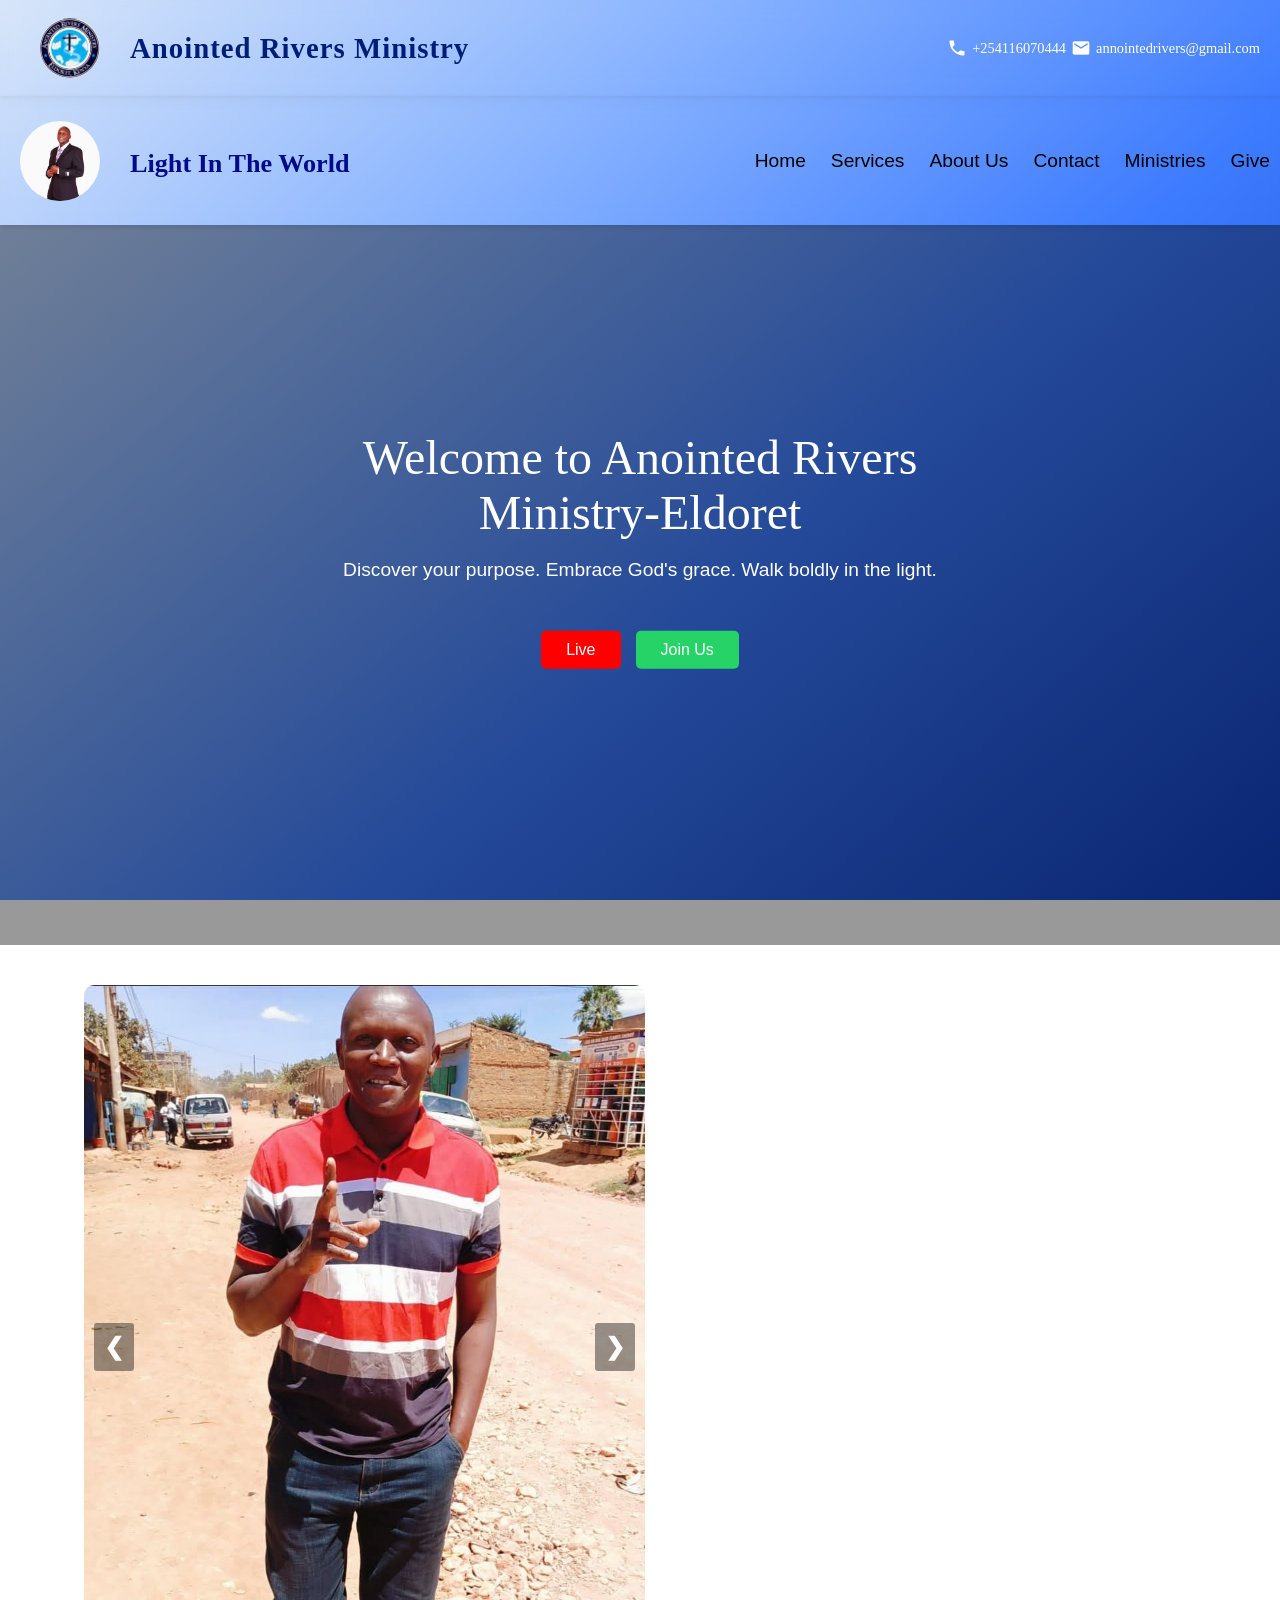
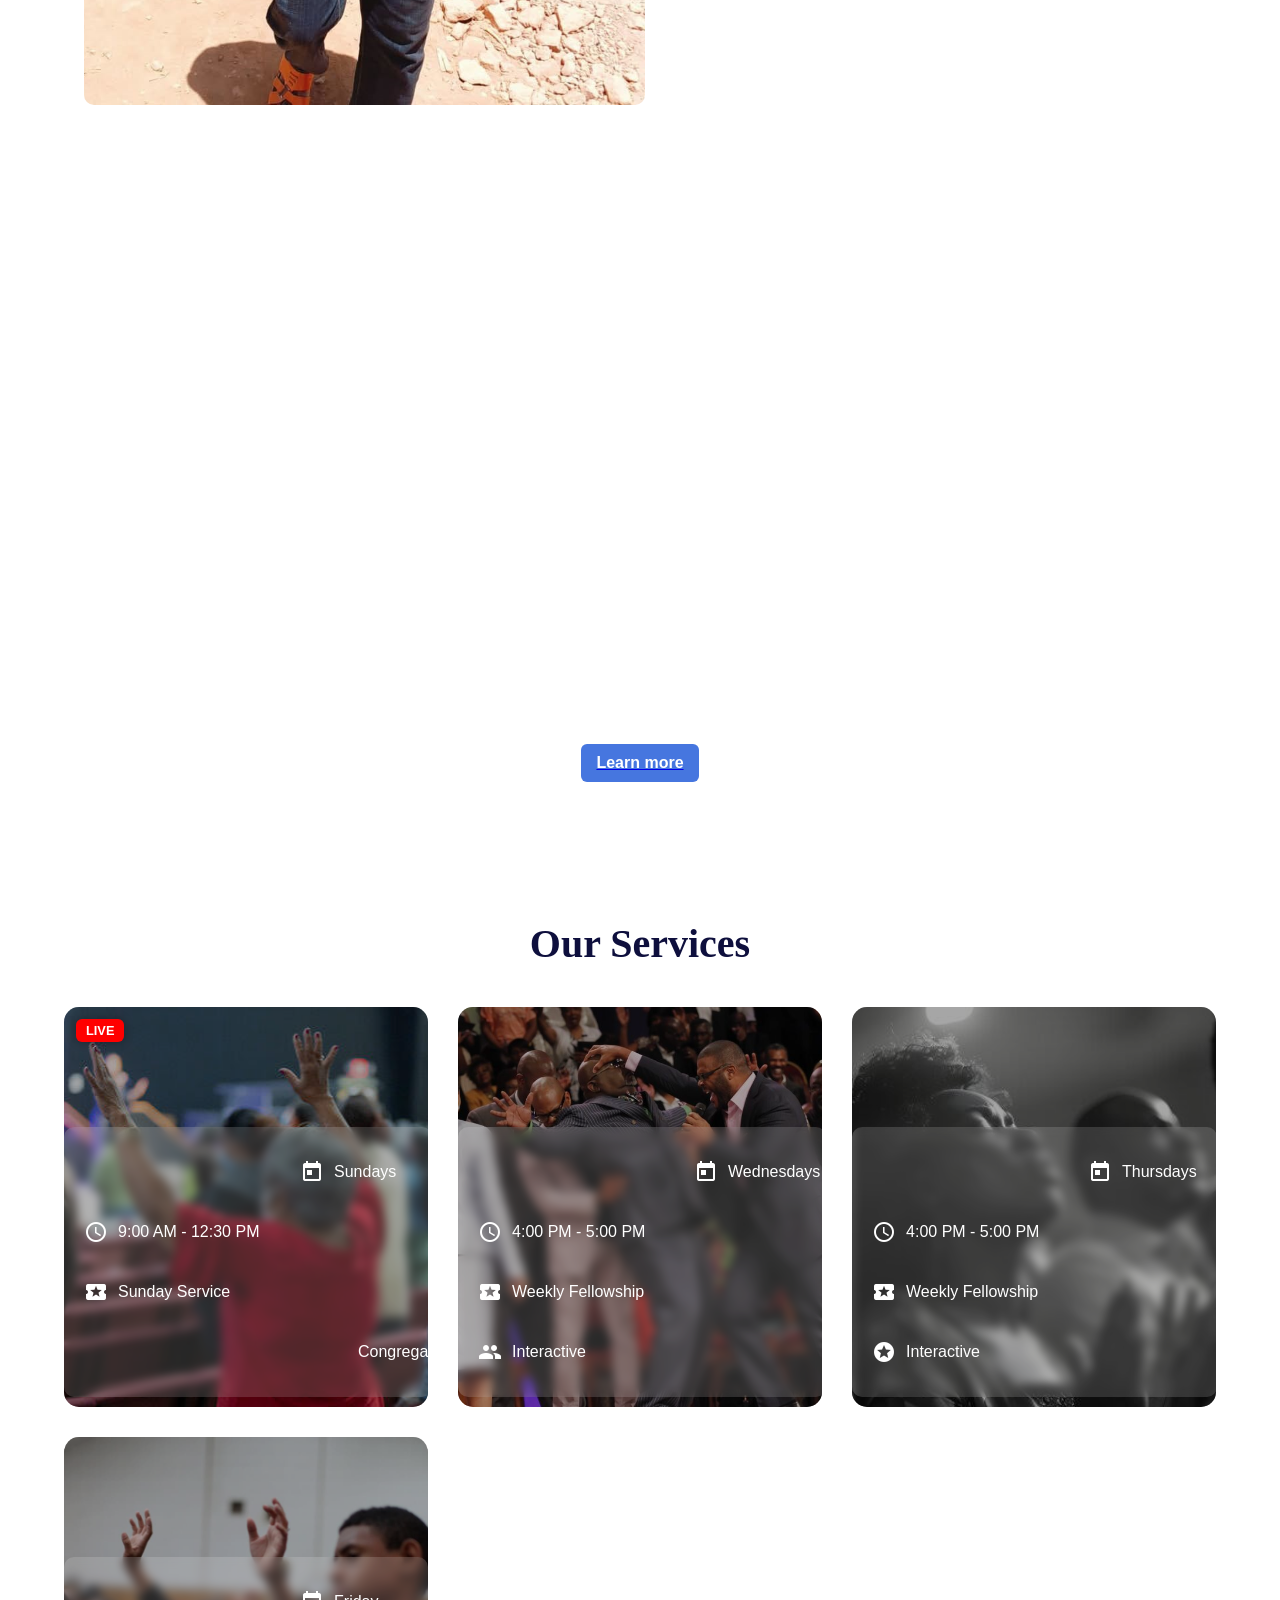
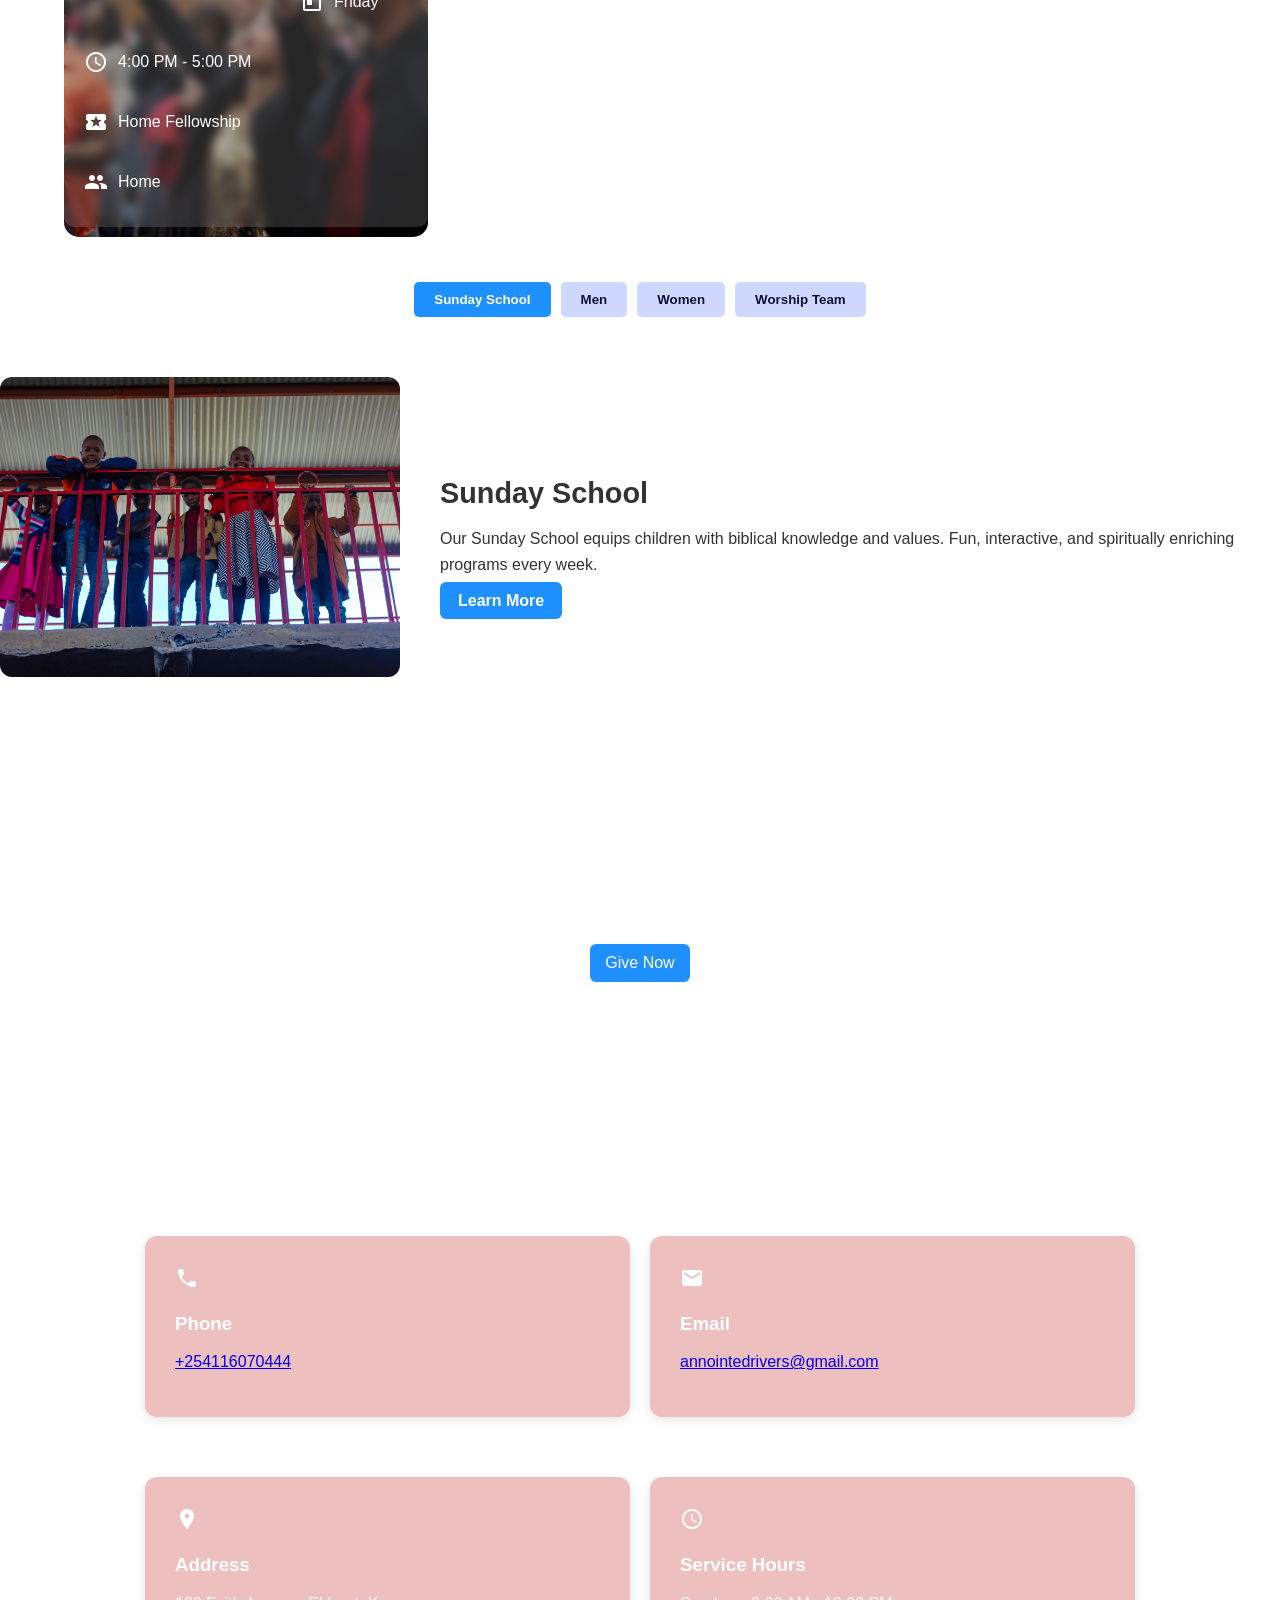
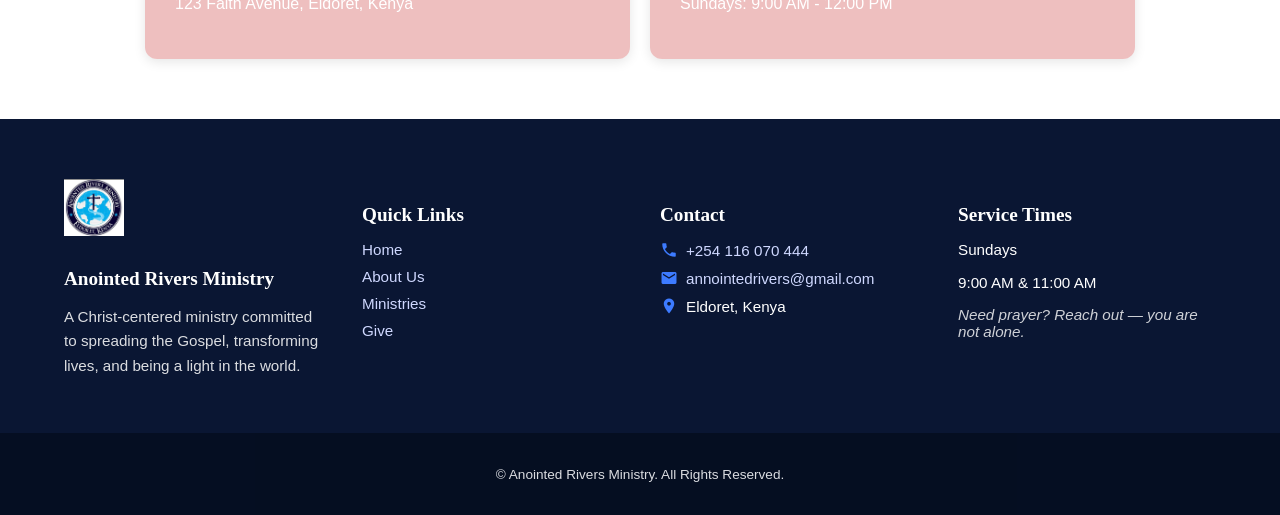
==== index.html @ e038e395 "finished up the demo" ====
<!DOCTYPE html>
<html lang="en">
<head>
    <meta charset="UTF-8">
    <meta name="viewport" content="width=device-width, initial-scale=1.0">
    <link rel="stylesheet" href="style.css">
    <link rel="stylesheet" href="https://fonts.googleapis.com/icon?family=Material+Icons">
    <link rel="icon" type="image/png" href="Assets/Images/logo.png">
    <title>Annointed Rivers Ministry</title>
</head>
<body>
<header>
  <div class="header-top">
    <div class="logo-container">
      <img src="Assets/Images/logo.png" alt="logo" class="logo">
      <h1 class="title">Anointed Rivers Ministry</h1>
    </div>
    <div class="top-right">
      <div class="contact-item">
        <span class="material-icons">call</span>
        <a href="tel:+254116070444">+254116070444</a>
        <div class="contact-item">
          <span class="material-icons">email</span>
          <a href="annointedrivers@gmail.com">annointedrivers@gmail.com</a>
        </div>
      </div>
    </div>
  </div>

  <div class="header-bottom">
    <div class="bishop_logo-container">
        <img src="Assets/Images/Bishop.jpeg" alt="Bishop Logo" class="bishop_logo">
      <div class="hb-text">
        <h3>Light In The World</h3>
      </div>
    </div>
      <nav class="nav-right" id="home">
        <a href="#home">Home</a>
        <a href="#services">Services</a>
        <a href="about.html">About Us</a>
        <a href="#contact">Contact</a>
        <a href="ministries.html">Ministries</a>
        <a href="give.html">Give</a>
      </nav>
  </div>
</header>

<section class="hero">
  <video autoplay muted loop class="hero-video">
    <source src="Assets/Videos/hero-video.mp4" type="video/mp4">
    Your browser does not support the video tag.
  </video>
  
  <div class="hero-overlay"></div>
  
  <div class="hero-content">
    <h1>Welcome to Anointed Rivers Ministry-Eldoret</h1>
    <p>Discover your purpose. Embrace God's grace. Walk boldly in the light.</p>
    <div class="hero-buttons">
      <a href="https://www.facebook.com/YourPage/live" target="_blank" class="btn-live">Live</a>
      <a href="https://chat.whatsapp.com/YourGroupLink" target="_blank" class="btn-join">Join Us</a>
    </div>
  </div>
</section>
<section class="hero-next">
  <div class="hero-next-container">
    
    <!-- Slideshow Left -->
    <div class="slideshow">
      <div class="slides fade">
        <img src="Assets/Images/slide1.jpeg" alt="Slide 1">
      </div>
      <div class="slides fade">
        <img src="Assets/Images/slide2.jpeg" alt="Slide 2">
      </div>
      <div class="slides fade">
        <img src="Assets/Images/slide3.jpeg" alt="Slide 3">
      </div>
      
      <!-- Arrows -->
      <a class="prev">&#10094;</a>
      <a class="next">&#10095;</a>
    </div>
    
    <!-- Paragraphs Right -->
    <div class="paragraphs">
      <p>Welcome to Anointed Rivers Ministry, where faith meets purpose.
         Here, we gather to uplift, inspire, and walk together in Gods light, 
         building a community rooted in love, compssion, and spiritual growth.</p>
      <p>Through dynamic worship, teachings, and fellowship, we strive to nuture every member's spiritual
         journey. From youth programs to Sunday school, from praise and worship perfomances to media outreach,
         we provide a space for everyone to grow, connect and serve.</p>
      <p>Join us as we walk this path of faith together. Whether it's through attending services,
         participating in ministries, or simply sharing in our message, you're always welcome to become part of
         a community where God's love transforms lives everyday. Here friendships are forged, faith is strengthened,
         hearts encouraged, and hope is renewed. Welcome home to Annointed Rivers Ministry.</p>
    </div>
  </div>
</section>
<section class="about-intro">
  <div class="about-container">
    
    <h2 class="about-title">About Us</h2>

    <p class="about-lead">
      Anointed Rivers is a Christ-centered ministry shaped by humility, refined by excellence, and driven by obedience to God’s call.
      Our doors are open to all who seek a deeper connection with God and a vibrant, loving community. Here, every story matters and every journey is celebrated as part of a greater purpose.
    </p>

    <p class="about-lead">
      We exist to reach the lost, disciple believers, and raise leaders who are deeply rooted in God’s Word and prepared to influence their communities and the nations.
      Through passionate worship and heartfelt service, we ignite a spark of hope that radiates beyond our walls. Together, we are building a legacy of faith that transforms lives for generations to come.
    </p>

    <p class="about-lead">
      Here, faith is lived intentionally, mentorship produces leadership, and every life is challenged to grow, serve, and walk boldly in God’s purpose.
      We believe in empowering individuals to discover their unique gifts and use them for God’s glory. Join us on this incredible adventure where miracles unfold and destinies are awakened.
    </p>
  </div>
  <a href="about.html"><div class="learn-more">Learn more</div></a>
</section>
</section>
<section id="services" class="services-section">
  <h2>Our Services</h2>
  <div class="services-grid">
    
    <!-- Service Card 1 -->
    <div class="service-card" style="background-image: url('Assets/Images/service1.jpeg')">
      <div class="live-tag">LIVE</div>
      <div class="overlay"></div>
      <div class="service-info">
        <div class="service-item">
          <span class="material-icons">calendar_today</span>
          <p>Sundays</p>
        </div>
        <div class="service-item">
          <span class="material-icons">access_time</span>
          <p>9:00 AM - 12:30 PM</p>
        </div>
        <div class="service-item">
          <span class="material-icons">local_activity</span>
          <p>Sunday Service</p>
        </div>
        <div class="service-item">
          <span class="material-icons">celebration</span>
          <p>Congregational</p>
        </div>
      </div>
    </div>

    <!-- Service Card 2 -->
    <div class="service-card" style="background-image: url('Assets/Images/service2.jpeg')">
      <div class="overlay"></div>
      <div class="service-info">
        <div class="service-item">
          <span class="material-icons">calendar_today</span>
          <p>Wednesdays</p>
        </div>
        <div class="service-item">
          <span class="material-icons">access_time</span>
          <p>4:00 PM - 5:00 PM</p>
        </div>
        <div class="service-item">
          <span class="material-icons">local_activity</span>
          <p> Weekly Fellowship</p>
        </div>
        <div class="service-item">
          <span class="material-icons">people</span>
          <p>Interactive</p>
        </div>
      </div>
    </div>

    <!-- Service Card 3 -->
    <div class="service-card" style="background-image: url('Assets/Images/service3.jpeg')">
      <div class="overlay"></div>
      <div class="service-info">
        <div class="service-item">
          <span class="material-icons">calendar_today</span>
          <p>Thursdays</p>
        </div>
        <div class="service-item">
          <span class="material-icons">access_time</span>
          <p>4:00 PM - 5:00 PM</p>
        </div>
        <div class="service-item">
          <span class="material-icons">local_activity</span>
          <p>Weekly Fellowship</p>
        </div>
        <div class="service-item">
          <span class="material-icons">stars</span>
          <p>Interactive</p>
        </div>
      </div>
    </div>

    <!-- Service Card 4 -->
    <div class="service-card" style="background-image: url('Assets/Images/service4.jpeg')">
      <div class="overlay"></div>
      <div class="service-info">
        <div class="service-item">
          <span class="material-icons">calendar_today</span>
          <p>Friday</p>
        </div>
        <div class="service-item">
          <span class="material-icons">access_time</span>
          <p>4:00 PM - 5:00 PM</p>
        </div>
        <div class="service-item">
          <span class="material-icons">local_activity</span>
          <p>Home Fellowship</p>
        </div>
        <div class="service-item">
          <span class="material-icons">group</span>
          <p>Home</p>
        </div>
      </div>
    </div>
  </div>
</section>
<section>
<div class="ministries-tabs">
  <div class="tab-buttons">
    <button class="tab-btn active" data-tab="sundayschool">Sunday School</button>
    <button class="tab-btn" data-tab="men">Men</button>
    <button class="tab-btn" data-tab="women">Women</button>
    <button class="tab-btn" data-tab="worship">Worship Team</button>
  </div>

  <div class="tab-content active" id="sundayschool">
    <div class="ministry-block">
      <div class="ministry-image">
        <img src="Assets/Images/sunday-school.jpg" alt="Sunday School">
      </div>
      <div class="ministry-text">
        <h3>Sunday School</h3>
        <p>Our Sunday School equips children with biblical knowledge and values. Fun, interactive, and spiritually enriching programs every week.</p>
        <a href="ministries.html#sundayschool" class="join-btn">Learn More</a>
      </div>
    </div>
  </div>

  <div class="tab-content" id="men">
    <div class="ministry-block">
      <div class="ministry-image">
        <img src="Assets/Images/men-ministry.jpeg" alt="Men's Ministry">
      </div>
      <div class="ministry-text">
        <h3>Men's Ministry</h3>
        <p>The Men's Ministry fosters spiritual growth, leadership, and fellowship among men. Join us for regular meetings, retreats, and service projects.</p>
        <a href="ministries.html#men" class="join-btn">Learn More</a>
      </div>
    </div>
  </div>

  <div class="tab-content" id="women">
    <div class="ministry-block">
      <div class="ministry-image">
        <img src="Assets/Images/women-ministry.jpeg" alt="Women's Ministry">
      </div>
      <div class="ministry-text">
        <h3>Women's Ministry</h3>
        <p>Our Women's Ministry offers a supportive community for women to grow in faith through Bible studies, workshops, and fellowship events.</p>
        <a href="ministries.html#women" class="join-btn">Learn More</a>
      </div>
    </div>
  </div>

  <div class="tab-content" id="worship">
    <div class="ministry-block">
      <div class="ministry-image">
        <img src="Assets/Images/worship-team.jpg" alt="Worship Team">
      </div>
      <div class="ministry-text">
        <h3>Worship Team</h3>
        <p>Join our Worship Team to lead the congregation in praise and worship. We welcome musicians and vocalists of all skill levels.</p>
        <a href="ministries.html#worship" class="join-btn">Learn More</a>
      </div>
    </div>
  </div>
</div>
</section>
<section class="give-container">
  <h2>Give to God</h2>
  <div class="give-paragraph">
    <p>
      Giving is an act of worship and obedience to God. At Anointed Rivers Ministry, we provide various ways for you to give and support the work of the ministry.
      Your contributions help us reach more people with the message of hope and salvation, support our community programs, and maintain our facilities.
      Whether you choose to give online, in person, or through other means, your generosity makes a difference. Thank you for partnering with us in this mission.
    </p>
  </div>
<div class="give-now-btn">
  <a href="give.html" class="give-btn">Give Now</a>
</div>
</section>
<section id="contact" class="contact-container">
  <h2>Contact Us</h2>
  <p class="contact-lead">
    We'd love to hear from you. Reach out for prayer, inquiries, or fellowship.
  </p>
  <div class="contact-grid">
    <div class="contact-card">
      <span class="material-icons contact-icon">call</span>
      <h3>Phone</h3>
      <p><a href="tel:+254116070444">+254116070444</a></p>
    </div>
    <div class="contact-card">
      <span class="material-icons contact-icon">email</span>
      <h3>Email</h3>
      <p><a href="mailto:annointedrivers@gmail.com">annointedrivers@gmail.com</a></p>
    </div>
    <div class="contact-card">
      <span class="material-icons contact-icon">location_on</span>
      <h3>Address</h3>
      <p>123 Faith Avenue, Eldoret, Kenya</p>
    </div>
    <div class="contact-card">
      <span class="material-icons contact-icon">schedule</span>
      <h3>Service Hours</h3>
      <p>Sundays: 9:00 AM - 12:00 PM</p>
    </div>
  </div>
</section>
<footer class="site-footer">
  <div class="footer-container">

    <!-- Brand / About -->
    <div class="footer-col footer-brand">
      <img src="Assets/Images/logo.png" alt="Anointed Rivers Ministry Logo">
      <h3>Anointed Rivers Ministry</h3>
      <p>
        A Christ-centered ministry committed to spreading the Gospel,
        transforming lives, and being a light in the world.
      </p>
    </div>

    <!-- Quick Links -->
    <div class="footer-col">
      <h4>Quick Links</h4>
      <ul>
        <li><a href="index.html">Home</a></li>
        <li><a href="about.html">About Us</a></li>
        <li><a href="ministries.html">Ministries</a></li>
        <li><a href="give.html">Give</a></li>
      </ul>
    </div>

    <!-- Contact -->
    <div class="footer-col">
      <h4>Contact</h4>
      <ul class="footer-contact">
        <li>
          <span class="material-icons">call</span>
          <a href="tel:+254116070444">+254 116 070 444</a>
        </li>
        <li>
          <span class="material-icons">email</span>
          <a href="mailto:annointedrivers@gmail.com">
            annointedrivers@gmail.com
          </a>
        </li>
        <li>
          <span class="material-icons">location_on</span>
          Eldoret, Kenya
        </li>
      </ul>
    </div>

    <!-- Service Times -->
    <div class="footer-col">
      <h4>Service Times</h4>
      <p>Sundays</p>
      <p>9:00 AM & 11:00 AM</p>
      <p class="footer-note">
        Need prayer? Reach out — you are not alone.
      </p>
    </div>

  </div>

  <!-- Bottom strip -->
  <div class="footer-bottom">
    <p>
      © <span id="year"></span> Anointed Rivers Ministry. All Rights Reserved.
    </p>
  </div>
</footer>
<script src="Assets/JS/tabs.js"></script>
<script src="Assets/JS/slideshow.js"></script>
</body>
</html>
---- style.css ----
body {
  font-family: arial, sans-serif;
  background: linear-gradient(140deg, #d8e6f9 0%, #8ab4ff 30%, #3d7bff 60%, #0f3dbe 100%);
  color: #333333;
  margin: 0;
  padding: 0;
  background-attachment: fixed;
}

/* --- General Header Styling --- */
header {
  width: 100%;
  height: 25vh;
  display: flex;
  flex-direction: column;
  position: sticky;
  top: 0;
  z-index: 1000;
}

/* --- Top Section (Logo + Name) --- */
.header-top {
  height: 10vh;
  display: flex;
  align-items: center;
  justify-content: space-between;
  color: rgb(1, 29, 119);
  font-family: 'cinzel', serif;
  padding: 5px 20px;
  background: rgba(4, 47, 167, 0); /* Translucent white background */
  backdrop-filter: blur(10px); /* Apply blur effect */
  -webkit-backdrop-filter: blur(10px); /* For Safari */
  box-shadow: 0 2px 5px rgba(0, 0, 0, 0.1); /* Optional: Add a subtle shadow */
}

.top-right {
 display: flex;
 gap: 20px;
 align-items: center;
}

.contact-item {
  display: flex;
  align-items: center;
  gap: 5px;
}

.contact-item .material-icons{
  font-size: 20px;
  color: white;
}

.contact-item a{
  color: white;
  text-decoration: none;
  font-size: 0.9rem;
  font-weight: 500;
}

.logo-container {
  display: flex;
  align-items: center;
  gap: 10px;
}

.logo {
  height: 60px;
  width: 60px;
  border-radius: 50%;
  object-fit: cover;
  margin-left: 20px;
}

.header-top h1 {
  font-size: 1.8rem;
  letter-spacing: 1px;
  font-weight: 600;
  margin-left: 20px;
}

/* --- Bottom Section (Navigation) --- */
.header-bottom {
  height: 15vh;
  background-color: #2b2d3f; /* grayish-blue tone */
  display: flex;
  align-items: center;
  justify-content: space-between;
  position: sticky;
  bottom: 0;
  background: rgba(255, 255, 255, 0); /* Translucent white background */
  backdrop-filter: blur(10px); /* Apply blur effect */
  -webkit-backdrop-filter: blur(10px); /* For Safari */
  box-shadow: 0 2px 5px rgba(0, 0, 0, 0.1); /* Optional: Add a subtle shadow */
  color: rgb(1, 29, 199);
}

.bishop_logo-container {
  display: flex;
  align-items: center;
  gap: 10px;
}

.bishop_logo {
  height: 80px;
  width: 80px;
  border-radius: 50%;
  object-fit: cover;
  margin-left: 20px;
}

.hb-text {
  color: rgb(1, 10, 136);
  font-family: 'cinzel', serif;
  font-size: 1.4rem;
  margin-left: 20px;
  padding-top: 7px;;
}

nav {
  display: flex;
  gap: 25px;
  align-items: center;
  justify-content: flex-end;
  padding-right: 10px;
}

nav a {
  text-decoration: none;
  font-size: 1rem;
  color: #000000; /* light blue-ish text */
  font-weight: 500;
  transition: all 0.3s ease;
  font-size: 1.2rem;
}

nav a:hover {
  background: linear-gradient(90deg, #00aaff, #00ffaa);
  -webkit-background-clip: text;
  background-clip: text; /* Standard property for compatibility */
  -webkit-text-fill-color: transparent;
  letter-spacing: 1px;
}

/* Hero Section */
.hero {
  position: relative;
  width: 100%;
  height: 80vh; /* Adjust as needed */
  overflow: hidden;
}

.hero-video {
  width: 100%;
  height: 100%;
  object-fit: cover;
}

.hero-overlay {
  position: absolute;
  top: 0;
  left: 0;
  width: 100%;
  height: 100%;
  background-color: rgba(0,0,0,0.4); /* 20% black overlay */
}

.hero-content {
  position: absolute;
  top: 50%;
  left: 50%;
  transform: translate(-50%, -70%);
  color: white;
  text-align: center;
  max-width: 90%;
}

.hero-content h1 {
  font-family: 'Cinzel', serif; /* fancy font */
  font-weight: 500; /* strong but not too strong */
  font-size: 3rem;
  margin-bottom: 15px;
}

.hero-content p {
  font-size: 1.2rem;
  margin-bottom: 20px;
}

.hero-buttons {
  display: flex;
  gap: 15px;
  justify-content: center;
  padding-top: 30px;
}

.hero-buttons a {
  padding: 10px 25px;
  border-radius: 5px;
  text-decoration: none;
  font-weight: 500;
  transition: all 0.3s ease;
}

.btn-live {
  background-color: #ff0000;
  color: white;
}

.btn-live:hover {
  background-color: #cc0000;
}

.btn-join {
  background-color: #25d366; /* WhatsApp green */
  color: white;
}

.btn-join:hover {
  background-color: #1ebe57;
}


.hero-next {
  width: 100%;
  padding: 40px 20px;
  display: flex;
  justify-content: center;
}

.hero-next-container {
  display: flex;
  gap: 30px;
  width: 90%;
  max-width: 1200px;
}

/* --- Slideshow --- */
.slideshow {
  position: relative;
  width: 50%;
  overflow: hidden;
  border-radius: 10px;
}

.slides {
  display: none;
}

.slides img {
  width: 100%;
  display: block;
  object-fit: cover;
  height: 80vh;
}

/* Arrows */
.prev, .next {
  cursor: pointer;
  position: absolute;
  top: 50%;
  width: auto;
  padding: 10px;
  margin-top: -22px;
  color: white;
  font-weight: bold;
  font-size: 24px;
  border-radius: 3px;
  user-select: none;
  background-color: rgba(0,0,0,0.4);
  transition: 0.3s;
}

.prev:hover, .next:hover {
  background-color: rgba(0,0,0,0.7);
}

.prev { left: 10px; }
.next { right: 10px; }

/* --- Paragraphs --- */
.paragraphs {
  width: 50%;
  display: flex;
  flex-direction: column;
  justify-content: space-around;
  gap: 20px;
  height: 80vh;
}

.paragraphs p {
  font-size: 1.1rem;
  line-height: 1.6;
  color: white;
}

.about-intro {
  width: 90%;
  max-width: 1100px;
  margin: 60px auto;
}

.about-container{
  display: flex;
  flex-direction: column;
  align-items: center;
  justify-content: space-around;
  gap: 20px;
}

.about-title {
  font-family: 'Cinzel', serif;
  font-size: 2.5rem;
  color: white;
  margin-bottom: 20px;
  text-align: center;
}

.about-lead{
  font-size: 1.1rem;
  line-height:1.6;
  color: white;
}

.learn-more {
background-color: #4676df;
transition: background-color 0.3s ease;
font-weight: 600;
width:fit-content;
margin: 20px auto;
padding: 10px 15px;
border-radius: 6px;
color: white;
}

.learn-more:hover {
  background-color: #0f3dbe;
}

.learn-more a {
  color: white;
  text-decoration: none;
  font-size: 1rem;
}

.services-section {
  padding: 5vh 5%;
}

.live-tag {
  position: absolute;
  top: 12px;
  left: 12px;
  background-color: #ff0000;
  color: white;
  padding: 4px 10px;
  font-weight: 700;
  font-size: 0.8rem;
  border-radius: 6px;
  box-shadow: 0 0 10px rgba(0,0,0,0.3);
  z-index: 2;
}

.services-section h2 {
  text-align: center;
  font-family: 'Cinzel', serif;
  font-size: 2.5rem;
  margin-bottom: 40px;
  color: #0e0f3d;
}

.services-grid {
  display: grid;
  grid-template-columns: repeat(auto-fit, minmax(280px, 1fr));
  gap: 30px;
}

.service-card {
  cursor: default !important;
  position: relative;
  height: 400px;
  border-radius: 15px;
  overflow: hidden;
  cursor: pointer;
  transition: transform 0.3s ease;
  display: flex;
  align-items: flex-end;
  background-size: cover;
  background-position: center;
}

.service-card:hover {
  transform: translateY(-5px);
}

.overlay {
  position: absolute;
  top: 0; left: 0;
  width: 100%; height: 100%;
  background-color: rgba(0,0,0,0.35);
}

.service-info {
  position: relative;
  background: rgba(255,255,255,0.15); /* frosted glass effect */
  backdrop-filter: blur(5px);
  padding: 20px;
  border-radius: 10px;
  color: white;
  width: 90%;
  margin: 10px auto;
  display: flex;
  flex-direction: column;
  gap: 10px;
}

.service-item {
  display: flex;
  align-items: center;
  gap: 10px;
}

.service-item .material-icons {
  font-size: 24px;
}

/* Ministries Banner */
.ministries-banner {
    position: relative;
    width: 100%;
    height: 30vh; /* you can change to 25vh or 35vh */
    background: url('Assets/Images/ministries-banner.jpg') center/cover no-repeat;
    display: flex;
    justify-content: center;
    align-items: center;
    overflow: hidden;
}

/* Overlay */
.ministries-banner .banner-overlay {
    position: absolute;
    top: 0;
    left: 0;
    width: 100%;
    height: 100%;
    background: rgba(0, 0, 0, 0.35); /* 35% black overlay */
    z-index: 1;
}

/* Content */
.banner-content {
    position: absolute;
    z-index: 2; /* above overlay */
    text-align: center;
    color: #fff;
    z-index: 2;
}

.banner-content h1 {
    font-size: 3rem;
    margin: 0;
    font-weight: 700;
    color: rgb(150, 64, 231);
}

.banner-content p {
    font-size: 1.2rem;
    margin-top: 8px;
    opacity: 0.9;
}

.ministries-intro {
    width: 100%;
    padding: 60px 0;
    display: flex;
    justify-content: center;
}

.intro-container {
    width: 70%;
    max-width: 900px;
    text-align: center;
}

.ministries-intro h2 {
    font-size: 2.4rem;
    font-weight: 700;
    margin-bottom: 20px;
}

.ministries-intro p {
    font-size: 1.1rem;
    line-height: 1.5;
    margin-bottom: 10px;
    color: #333;
}

.ministry-block {
    display: flex;
    align-items: center;
    gap: 40px;
    margin: 60px 0;
}

.ministry-image img {
    width: 400px;
    height: 300px;
    object-fit:cover ;
    border-radius: 12px;
}

.ministry-text h3 {
    font-size: 1.8rem;
    margin-bottom: 12px;
}

.ministry-text p {
    font-size: 1rem;
    line-height: 1.6;
    margin-bottom: 15px;
}

.ministry-block.reverse{
    flex-direction: row-reverse;
}


.join-btn {
    background-color: #1e90ff;
    color: #fff;
    padding: 10px 18px;
    border-radius: 6px;
    text-decoration: none;
    font-weight: 600;
    transition: background 0.3s ease;
}

.join-btn:hover {
    background-color: #001483;
}

.tab-buttons {
  display: flex;
  gap: 10px;
  justify-content: center;
  margin-bottom: 30px;
}

.tab-btn {
  padding: 10px 20px;
  border: none;
  background-color: #cfd8ff;
  color: #0e0f3d;
  font-weight: 600;
  cursor: pointer;
  border-radius: 5px;
  transition: background 0.3s;
}

.tab-btn:hover,
.tab-btn.active {
  background-color: #1e90ff;
  color: white;
}

.tab-content {
  display: none;
  opacity: 0;
  transition: opacity 0.3s ease;
}

.tab-content.active {
  display: block;
}



.cta-section {
    position: relative;
    background: url('Assets/Images/cta-bg.jpg') center/cover no-repeat;
    height: 50vh;
    display: flex;
    align-items: center;
    justify-content: center;
    border-radius: 10px;
    margin: 80px 0;
    overflow: hidden;
}

.cta-overlay {
    position: absolute;
    inset: 0;
    background: rgba(0, 0, 0, 0.55);
}

.cta-content {
    position: relative;
    text-align: center;
    color: #fff;
    max-width: 700px;
    padding: 0 20px;
}

.cta-content h2 {
    font-size: 2.4rem;
    margin-bottom: 15px;
    font-weight: 700;
}

.cta-content p {
    font-size: 1rem;
    margin-bottom: 25px;
    line-height: 1.5;
}

.cta-buttons {
    display: flex;
    gap: 20px;
    justify-content: center;
}

.cta-btn {
    padding: 12px 22px;
    border-radius: 6px;
    text-decoration: none;
    font-weight: 600;
    transition: 0.3s ease;
}

.cta-btn.primary {
    background: #1e90ff;
    color: #fff;
}

.cta-btn.primary:hover {
    background: #0077cc;
}

.cta-btn.secondary {
    background: transparent;
    border: 2px solid #fff;
    color: #fff;
}

.cta-btn.secondary:hover {
    background: #fff;
    color: #000;
}

/* -------------------- */
/* ABOUT HERO SECTION   */
/* -------------------- */

.about-hero {
  position: relative;
  width: 100%;
  height: 40vh;
  background: url("Assets/Images/about-hero.jpeg") center/cover no-repeat;
  display: flex;
  align-items: center;
  justify-content: center;
}

.about-hero-overlay {
  position: absolute;
  top: 0;
  left: 0;
  width: 100%;
  height: 100%;
  background: rgba(0,0,50,0.4);
}

.about-hero-content {
  position: relative;
  color: white;
  text-align: center;
  z-index: 3;
}

.about-hero-content h1 {
  font-family: 'Cinzel', serif;
  font-size: 3rem;
  margin-bottom: 10px;
}

.about-hero-content p {
  font-size: 1.2rem;
}



/* ------------------------------ */
/* ABOUT CHURCH SECTION           */
/* ------------------------------ */

.about-church {
  width: 90%;
  max-width: 1100px;
  margin: 50px auto;
  text-align: center;
}

.about-church h2 {
  font-family: 'Cinzel', serif;
  font-size: 2.2rem;
  color: white;
  margin-bottom: 15px;
  text-align: center;
}

.about-church h3 {
  font-family: 'Cinzel', serif;
  font-size: 1.5rem;
  color: white;
  margin-bottom: 25px;
  text-align: center;
}

.about-church h4 {
  font-family: 'Cinzel', serif;
  font-size: 1.3rem;
  color: white;
  margin-bottom: 20px;
  text-align: center;
}

.about-church p {
  font-size: 1.1rem;
  line-height: 1.7;
  color: white;
  text-align: left;
}



/* ------------------------------ */
/* LEADERSHIP SECTION             */
/* ------------------------------ */

.about-leadership {
  width: 90%;
  max-width: 1100px;
  margin: 50px auto;
}

.about-leadership h2 {
  font-family: 'Cinzel', serif;
  font-size: 2.2rem;
  color: white;
  text-align: center;
  margin-bottom: 40px;
}

.leader-card {
  display: flex;
  align-items: flex-start; /* Align items to the top */
  gap: 20px;
  background: rgba(190, 18, 18, 0.267);
  padding: 25px;
  border-radius: 12px;
  margin-bottom: 30px;
  box-shadow: 0 4px 12px rgba(0, 0, 0, 0.1);
  overflow: hidden; /* Ensure content doesn’t overflow */
}

.leader-card h4 {
  font-family: 'Cinzel', serif;
  font-size: 1.5rem;
  margin-bottom: 10px;
  color: white;
}

.leader-card ul {
  margin-top: 10px;
  list-style-type: disc;
  padding-left: 20px;
  color: white;
} 

.leader-img img {
  width: 120px; /* Smaller size for dropcap effect */
  height: 120px;
  border-radius: 50%; /* Circular image */
  object-fit: cover;
  float: left; /* Float image to the left */
  margin-right: 15px; /* Space between image and text */
  box-shadow: 0 3px 10px rgba(0, 0, 0, 0.2);
}

.leader-info {
  position: relative;
}

.leader-info p {
  font-size: 1rem;
  color: white;
  line-height: 1.6;
  max-height: none; /* Remove height restriction */
  overflow: visible; /* Ensure all content is visible */
}

.read-more {
  display: none; /* Hide the Read More button */
}



/* ------------------------------ */
/* MISSION - VISION - VALUES      */

.about-mvv {
  width: 90%;
  max-width: 1100px;
  margin: 60px auto;
  text-align: flex-start;
}

.about-mvv h2 {
  font-family: 'Cinzel', serif;
  font-size: 2.2rem;
  color: white;
  margin-bottom: 40px;
  text-align: center;
}

.mvv-container {
  display: grid;
  gap: 20px;
  grid-template-columns: repeat(auto-fit, minmax(250px, 1fr));
}

.mvv-box {
  background: rgba(190, 18, 18, 0.267);
  padding: 25px;
  border-radius: 12px;
  box-shadow: 0 3px 12px rgba(0,0,0,0.1);
}

.mvv-box h3 {
  font-family: 'Cinzel', serif;
  font-size: 1.5rem;
  margin-bottom: 10px;
  color: white;
  text-align: center;
}

.mvv-box p {
  color: white;
  font-size: 1rem;
  line-height: 1.6;
}



/* ------------------------------ */
/* MINISTRIES PREVIEW SECTION     */
/* ------------------------------ */

.about-ministries-preview {
  width: 90%;
  max-width: 1100px;
  margin: 60px auto;
  text-align: center;
}

.about-ministries-preview h2 {
  font-family: 'Cinzel', serif;
  font-size: 2.2rem;
  color: white;
  margin-bottom: 20px;
}

.about-ministries-preview p {
  font-size: 1rem;
  color: white;
  margin-bottom: 40px;
}

.ministry-preview-grid {
  display: grid;
  gap: 20px;
  grid-template-columns: repeat(auto-fit, minmax(230px, 1fr));
}

.ministry-preview-card {
  background: rgba(190, 18, 18, 0.267);
  padding: 20px;
  border-radius: 10px;
  box-shadow: 0 3px 12px rgba(0,0,0,0.1);
  transition: transform 0.3s ease;
}

.ministry-preview-card:hover {
  transform: translateY(-5px);
}

.ministry-preview-card h4 {
  font-family: 'Cinzel', serif;
  margin-bottom: 10px;
}

.view-all-btn {
  display: inline-block;
  margin-top: 30px;
  padding: 10px 20px;
  background-color: #2b2d3f;
  color: white;
  border-radius: 6px;
  text-decoration: none;
  font-weight: 500;
}

.view-all-btn:hover {
  background-color: #0e0f3d;
}

.give-container {
  width: 90%;
  max-width: 1100px;
  margin: 60px auto;
}

.give-container h2 {
  font-family: 'Cinzel', serif;
  font-size: 2.2rem;
  color: white;
  margin-bottom: 20px;
  text-align: center;
}

.give-paragraph {
  font-size: 1.1rem;
  line-height: 1.6;
  color: white;
  text-align: left;
}

.give-now-btn {
  display: flex;
  text-align: center;
  border-radius: 6px;
  color: white;
  background-color: #1e90ff;
  justify-content: center;
  margin: 30px auto;
  width: fit-content;
  padding: 10px 15px;
}

.give-now-btn:hover {
  background-color: #001483;
}
.give-now-btn a {
  color: white;
  text-decoration: none;
  font-size: 1rem;
}

.Give-banner {
    position: relative;
    width: 100%;
    height: 30vh; /* you can change to 25vh or 35vh */
    background: url('Assets/Images/give-banner.jpeg') center/cover no-repeat;
    display: flex;
    justify-content: center;
    align-items: center;
    overflow: hidden;
}

.Give-banner .banner-overlay {
    position: absolute;
    top: 0;
    left: 0;
    width: 100%;
    height: 100%;
    background: rgba(0, 0, 0, 0.35); /* 35% black overlay */
    z-index: 1;
}

.Give-banner .banner-content {
    position: absolute;
    z-index: 2; /* above overlay */
    text-align: center;
    color: #fff;
    z-index: 2;
}

.Give-banner .banner-content h1 {
    font-size: 3rem;
    margin: 0;
    font-weight: 700;
    color: white;
    font-family: Cinzel, serif;
}

.Give-banner .banner-content p {
    font-size: 1.2rem;
    margin-top: 8px;
    opacity: 0.9;
}

.give-methods {
  margin-top: 80px;
  color: white;
}

.give-methods h2 {
  text-align: center;
  margin-bottom: 40px;
  font-family: 'Cinzel', serif;
}

.give-grid {
  display: grid;
  grid-template-columns: repeat(auto-fit, minmax(260px, 1fr));
  gap: 30px;
}

.give-card-mpesa {
  background-image: url('Assets/Images/mobile-background.jpeg');
  border-radius: 12px;
  padding: 25px;
  backdrop-filter: blur(6px);
  transition: transform 0.3s ease;
  color: #000000;
  position: relative;
  overflow: hidden;
  z-index: 0;
}

.give-card-mpesa:hover {
  transform: translateY(-5px);
}

.give-card-bank {
  background-image: url('Assets/Images/bank-background.jpeg');
  border-radius: 12px;
  padding: 25px;
  backdrop-filter: blur(6px);
  transition: transform 0.3s ease;
  color: white;
  position: relative;
  overflow: hidden;
  z-index: 0;
}

.give-card-bank:hover {
  transform: translateY(-5px);
}

.give-card-paypal {
  background-image: url('Assets/Images/paypal-background.jpeg');
  border-radius: 12px;
  padding: 25px;
  backdrop-filter: blur(6px);
  transition: transform 0.3s ease;
  color: white;
  position: relative;
  overflow: hidden;
  z-index: 0;
}

.give-card-paypal:hover {
  transform: translateY(-5px);
}

.give-card-personal {
  background-image: url('Assets/Images/personal-background.jpeg');
  border-radius: 12px;
  padding: 25px;
  backdrop-filter: blur(6px);
  transition: transform 0.3s ease;
  color: white;
  position: relative;
  overflow: hidden;
  z-index: 0;
}

.give-card-personal:hover {
  transform: translateY(-5px);
}

.give-card-bank-overlay,
.give-card-paypal-overlay,
.give-card-personal-overlay {
  position: absolute;
  top: 0; left: 0;
  width: 100%; height: 100%;
  background-color: rgba(0, 0, 0, 0.438);
  border-radius: 12px;
  z-index: 1;
}

.give-card-mpesa-overlay {
  position: absolute;
  top: 0; left: 0;
  width: 100%; height: 100%;
  background-color: rgba(255, 255, 255, 0.3);
  border-radius: 12px;
  z-index: 1;
}

.give-card-mpesa h3 {
  font-family: 'Cinzel', serif;
  margin-bottom: 10px;
  position: relative;
  z-index: 2;
}

.give-card-bank h3,
.give-card-paypal h3,
.give-card-personal h3 {

  font-family: 'Cinzel', serif;
  margin-bottom: 10px;
  position: relative;
  z-index: 2;
}

.give-card-mpesa p {
  font-size: 0.95rem;
  line-height: 1.5;
  margin-bottom: 15px;
  position: relative;
  z-index: 2;
}

.give-card-bank p,
.give-card-paypal p,
.give-card-personal p {
  font-size: 0.95rem;
  line-height: 1.5;
  margin-bottom: 15px;
  position: relative;
  z-index: 2;
}

.give-card-mpesa ul {
  padding-left: 18px;
  font-size: 0.95rem;
  line-height: 1.6;
  position: relative;
  z-index: 2;
}

.give-card-bank ul,
.give-card-paypal ul,
.give-card-personal ul {
  padding-left: 18px;
  font-size: 0.95rem;
  line-height: 1.6;
  position: relative;
  z-index: 2;
}

.give-card.primary {
  border: 2px solid #1e90ff;
}

.give-card.muted {
  opacity: 0.85;
}

.paypal-link {
  display: inline-block;
  margin-top: 10px;
  padding: 10px 18px;
  background-color: #1e90ff;
  color: white;
  text-decoration: none;
  border-radius: 6px;
  font-weight: 600;
  position: relative;
  z-index: 2;
}

.paypal-link:hover {
  background-color: #0077cc;
}

.give-grid {
  background: rgba(255, 255, 255, 0.05);
  border-radius: 12px;
  padding: 25px;
  display: flex;
  flex-direction: column;
  justify-content: space-between;
  position: relative;
}

.contact-container {
  width: 90%;
  max-width: 1100px;
  margin: 60px auto;
}

.contact-container h2 {
  font-family: 'Cinzel', serif;
  font-size: 2.2rem;
  color: white;
  margin-bottom: 20px;
  text-align: center;
}

.contact-lead{
  font-size: 1.3rem;
  line-height: 1.6;
  color: white;
  text-align: left;
  font-style: italic;
  text-align: center;
}

.contact-card {
  margin-top: 40px;
  background: rgba(190, 18, 18, 0.267);
  padding: 30px;
  border-radius: 12px;
  box-shadow: 0 3px 12px rgba(0,0,0,0.1);
  color: white;
}

.contact-grid {
  display: grid;
  grid-template-columns: repeat(2, 1fr);
  gap: 20px;
  width: 90%;
  margin: 60px auto;
}

.site-footer {
  background: #0a1633;
  color: #ffffff;
  padding-top: 60px;
  font-size: 0.95rem;
}

.footer-container {
  width: 90%;
  max-width: 1200px;
  margin: auto;
  display: grid;
  grid-template-columns: repeat(auto-fit, minmax(220px, 1fr));
  gap: 40px;
}

.footer-col h4,
.footer-brand h3 {
  font-family: 'Cinzel', serif;
  margin-bottom: 15px;
  font-size: 1.2rem;
}

.footer-brand img {
  width: 60px;
  margin-bottom: 10px;
}

.footer-brand p {
  line-height: 1.6;
  opacity: 0.85;
}

.footer-col ul {
  list-style: none;
  padding: 0;
}

.footer-col ul li {
  margin-bottom: 10px;
}

.footer-col a {
  color: #cfd8ff;
  text-decoration: none;
  transition: color 0.3s ease;
}

.footer-col a:hover {
  color: #3d7bff;
}

.footer-contact li {
  display: flex;
  align-items: center;
  gap: 8px;
}

.footer-contact .material-icons {
  font-size: 18px;
  color: #3d7bff;
}

.footer-note {
  margin-top: 10px;
  font-style: italic;
  opacity: 0.8;
}

.footer-bottom {
  margin-top: 40px;
  padding: 20px 0;
  text-align: center;
  background: #050d1f;
  font-size: 0.85rem;
  opacity: 0.85;
}
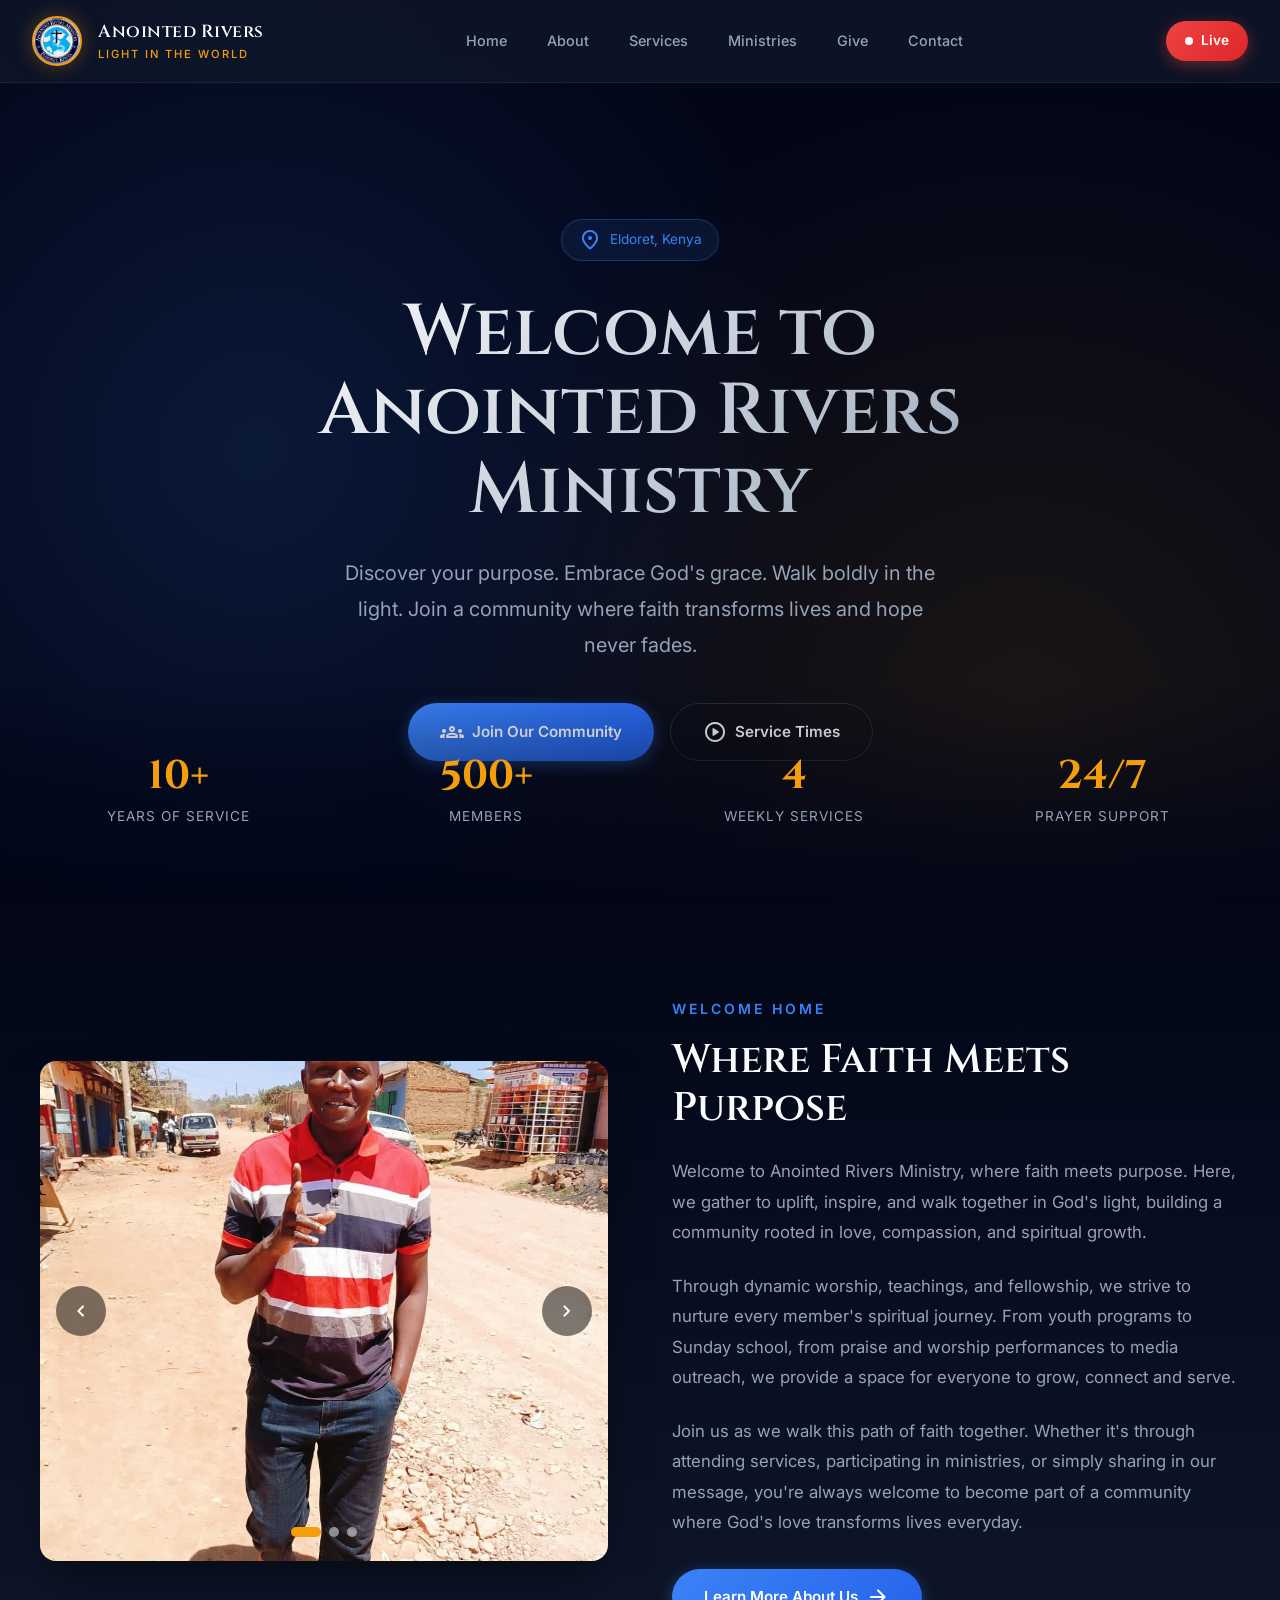
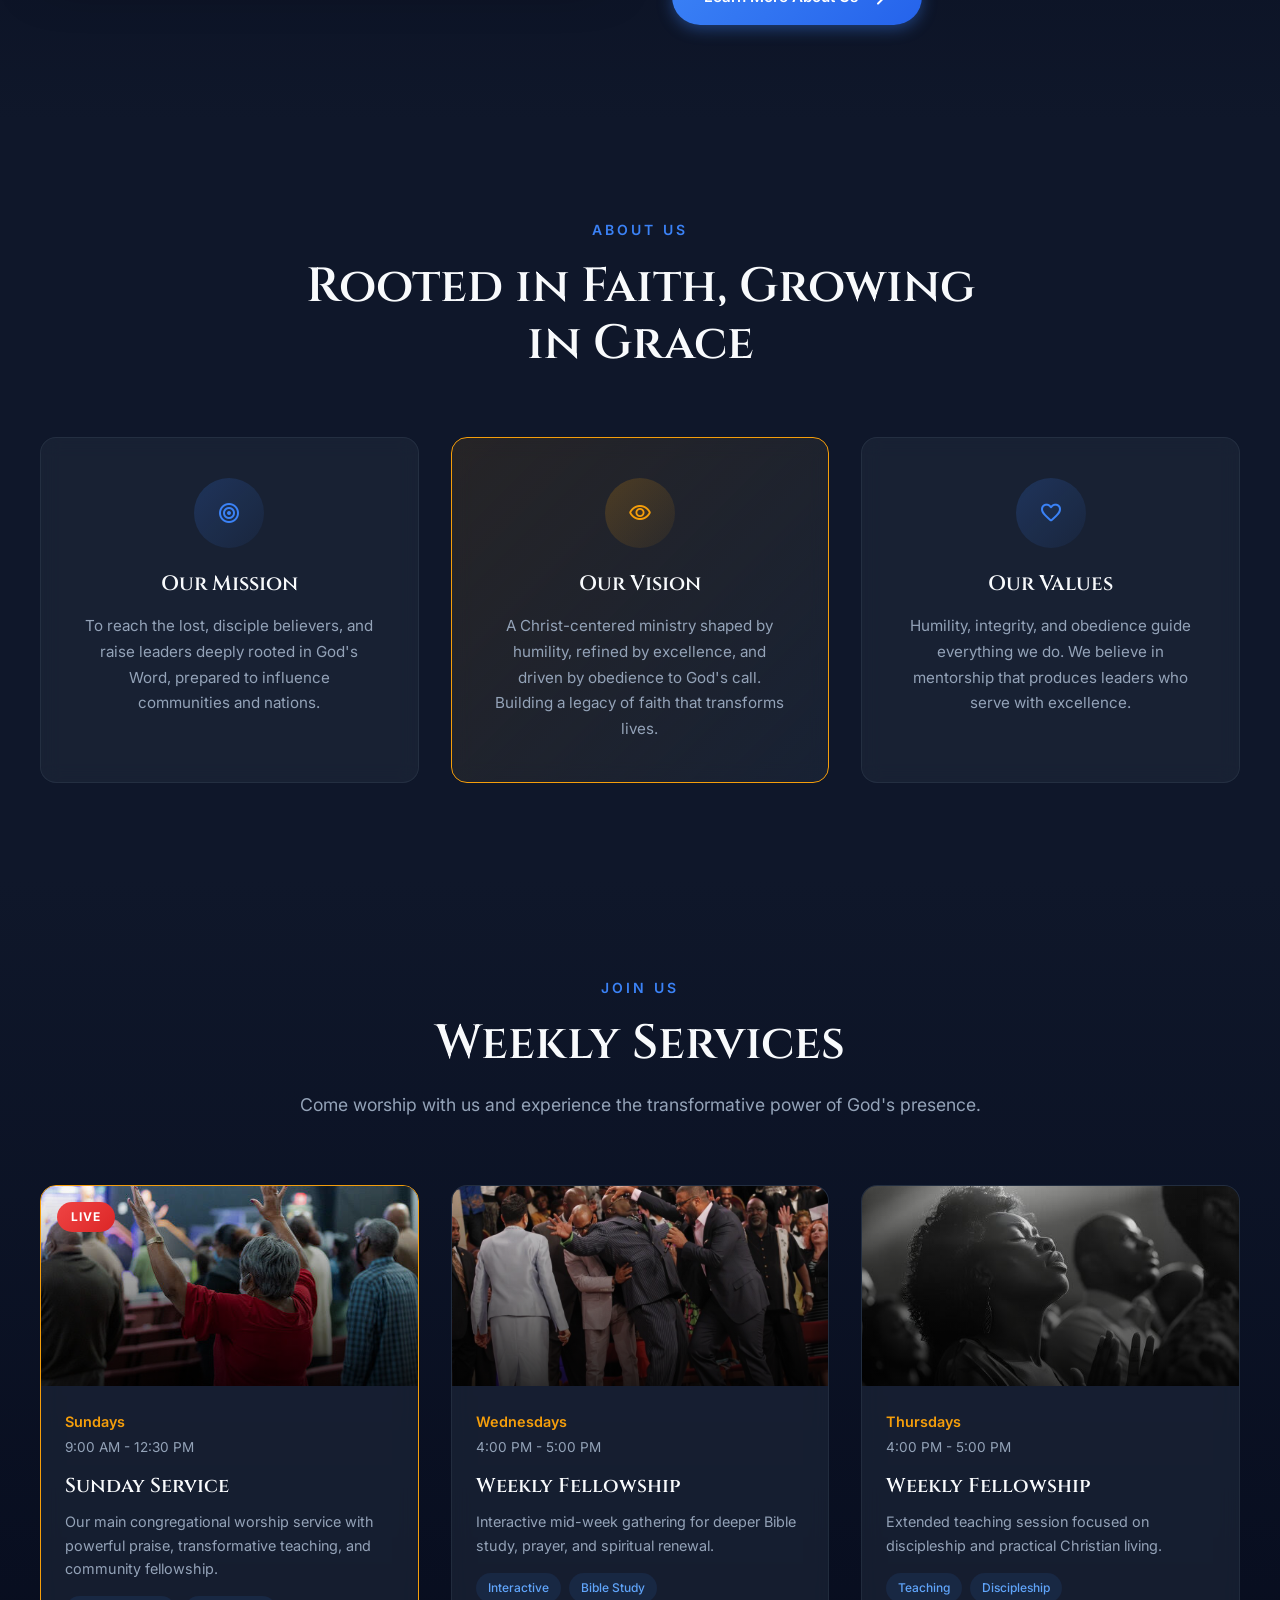
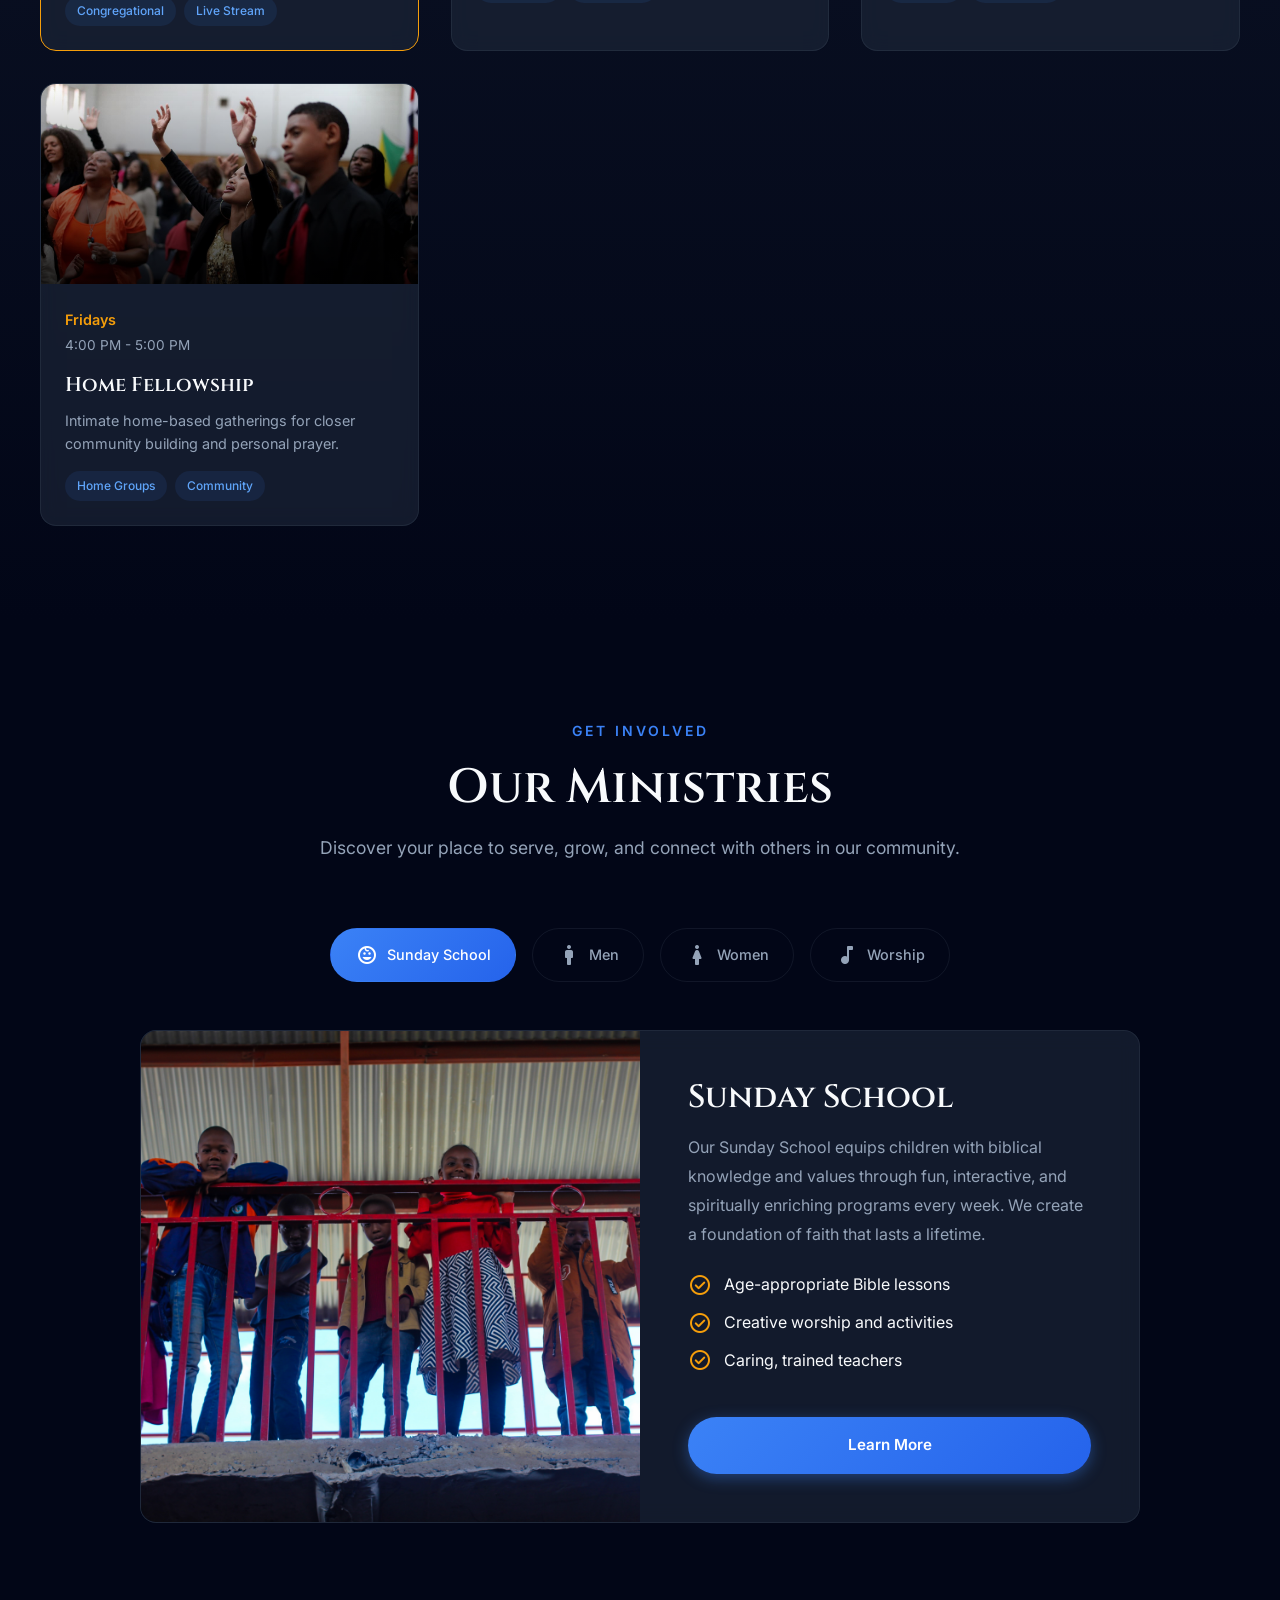
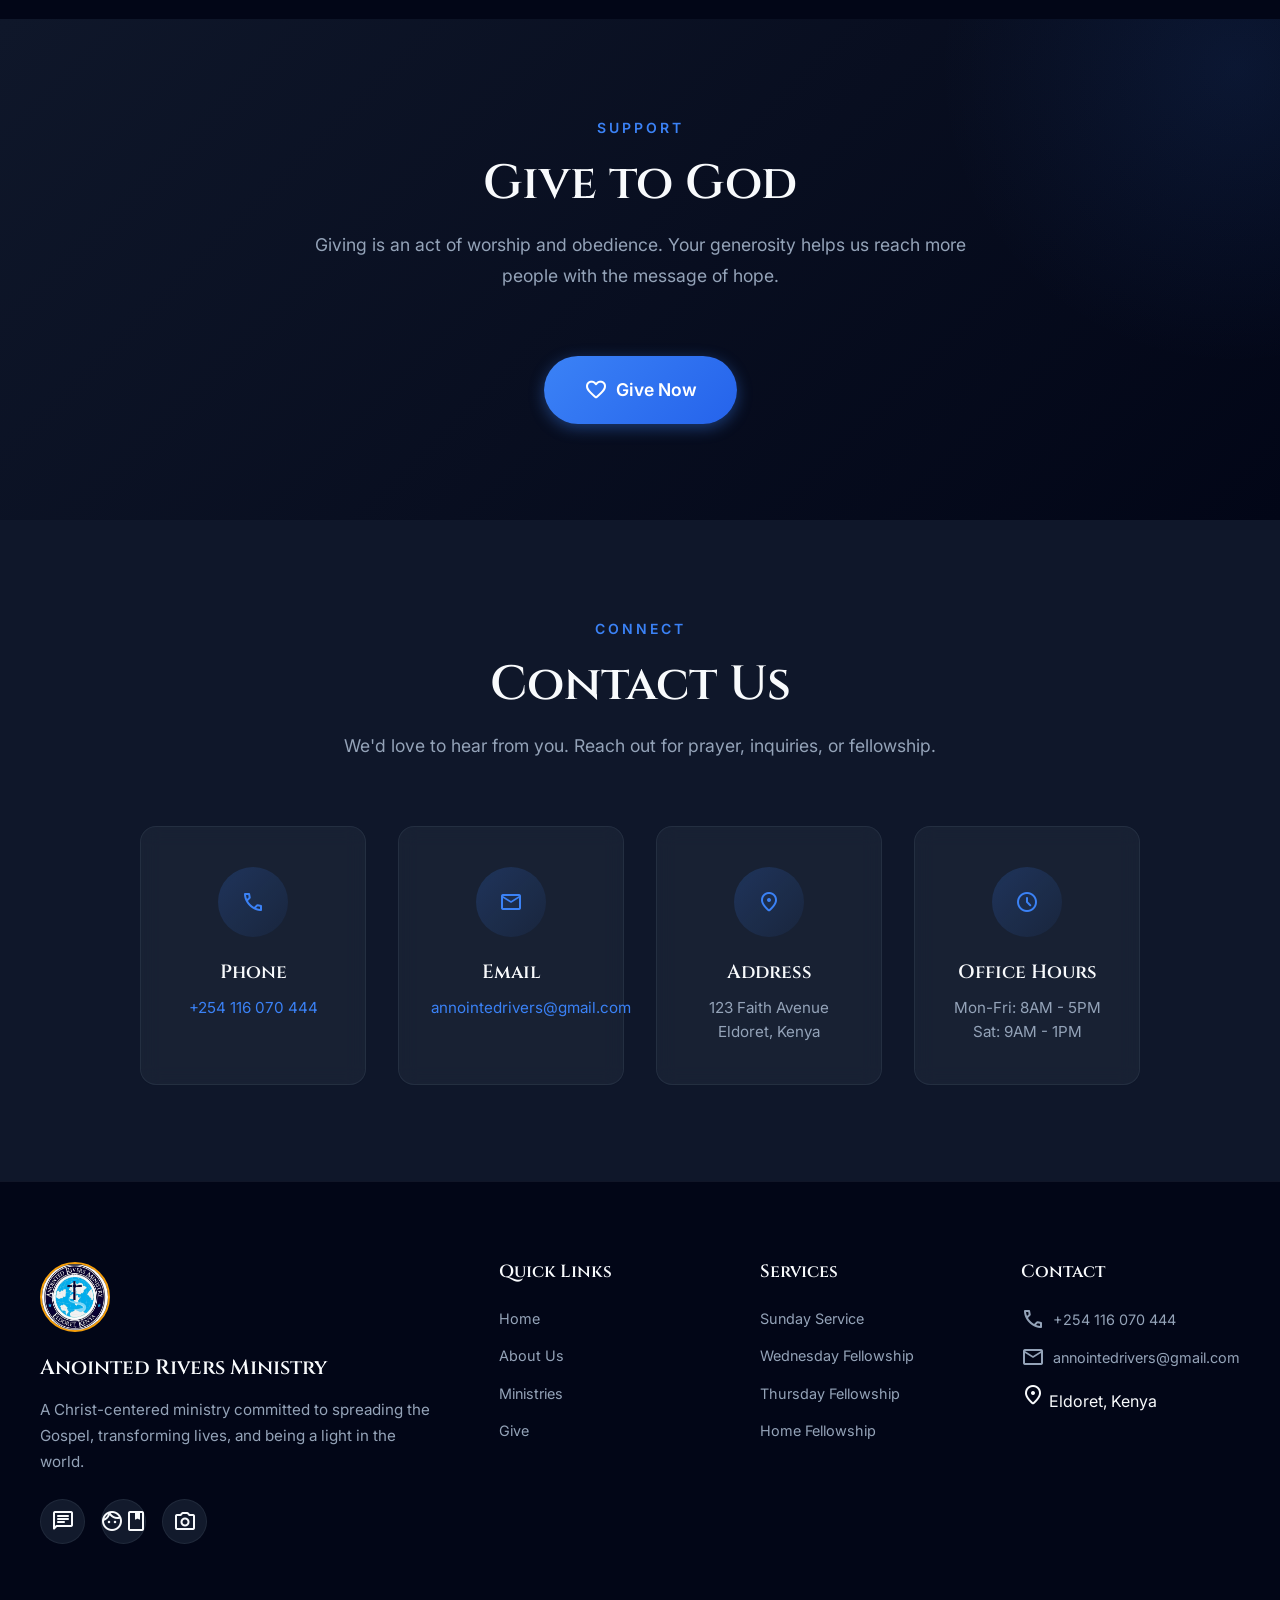
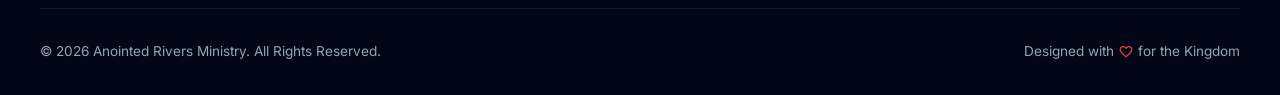
==== commit d2e6fd45: "redid the whole thing from scratch" ====
--- a/index.html
+++ b/index.html
@@ -3,389 +3,545 @@
 <head>
     <meta charset="UTF-8">
     <meta name="viewport" content="width=device-width, initial-scale=1.0">
+    <title>Anointed Rivers Ministry - Eldoret | Light In The World</title>
+    <meta name="description" content="Anointed Rivers Ministry - A Christ-centered church in Eldoret, Kenya. Join us for transformative worship, community, and spiritual growth.">
+    <link rel="preconnect" href="https://fonts.googleapis.com">
+    <link rel="preconnect" href="https://fonts.gstatic.com" crossorigin>
+    <link href="https://fonts.googleapis.com/css2?family=Cinzel:wght@400;500;600;700&family=Inter:wght@300;400;500;600;700&display=swap" rel="stylesheet">
+    <link rel="stylesheet" href="https://fonts.googleapis.com/css2?family=Material+Symbols+Rounded:opsz,wght,FILL,GRAD@24,400,0,0" />
+    <link rel="icon" type="image/png" href="Assets/Images/logo.png">
     <link rel="stylesheet" href="style.css">
-    <link rel="stylesheet" href="https://fonts.googleapis.com/icon?family=Material+Icons">
-    <link rel="icon" type="image/png" href="Assets/Images/logo.png">
-    <title>Annointed Rivers Ministry</title>
 </head>
 <body>
-<header>
-  <div class="header-top">
-    <div class="logo-container">
-      <img src="Assets/Images/logo.png" alt="logo" class="logo">
-      <h1 class="title">Anointed Rivers Ministry</h1>
+    <!-- Loading Screen -->
+    <div class="loader" id="loader">
+        <div class="loader-content">
+            <div class="loader-logo"></div>
+            <p>Loading...</p>
+        </div>
     </div>
-    <div class="top-right">
-      <div class="contact-item">
-        <span class="material-icons">call</span>
-        <a href="tel:+254116070444">+254116070444</a>
-        <div class="contact-item">
-          <span class="material-icons">email</span>
-          <a href="annointedrivers@gmail.com">annointedrivers@gmail.com</a>
-        </div>
-      </div>
+
+    <!-- Navigation -->
+    <nav class="navbar" id="navbar">
+        <div class="nav-container">
+            <div class="logo-group">
+                <img src="Assets/Images/logo.png" alt="Anointed Rivers Ministry" class="logo">
+                <div class="logo-text">
+                    <span class="logo-title">Anointed Rivers</span>
+                    <span class="logo-subtitle">Light In The World</span>
+                </div>
+            </div>
+            
+            <ul class="nav-links">
+                <li><a href="index.html" class="active">Home</a></li>
+                <li><a href="about.html">About</a></li>
+                <li><a href="index.html#services">Services</a></li>
+                <li><a href="ministries.html">Ministries</a></li>
+                <li><a href="give.html">Give</a></li>
+                <li><a href="index.html#contact">Contact</a></li>
+            </ul>
+
+            <div class="nav-cta">
+                <a href="https://www.facebook.com/YourPage/live" target="_blank" class="btn-live">
+                    <span class="live-dot"></span>
+                    Live
+                </a>
+            </div>
+
+            <button class="mobile-menu-btn" id="menuBtn" aria-label="Toggle menu">
+                <span class="material-symbols-rounded">menu</span>
+            </button>
+        </div>
+    </nav>
+
+    <!-- Mobile Menu -->
+    <div class="mobile-menu-overlay" id="mobileOverlay"></div>
+    <div class="mobile-menu" id="mobileMenu">
+        <button class="mobile-close-btn" id="closeMenuBtn">
+            <span class="material-symbols-rounded">close</span>
+        </button>
+        <ul>
+            <li><a href="index.html">Home</a></li>
+            <li><a href="about.html">About</a></li>
+            <li><a href="index.html#services">Services</a></li>
+            <li><a href="ministries.html">Ministries</a></li>
+            <li><a href="give.html">Give</a></li>
+            <li><a href="index.html#contact">Contact</a></li>
+        </ul>
+        <a href="https://www.facebook.com/YourPage/live" target="_blank" class="btn-live mobile-live">
+            <span class="live-dot"></span>
+            Watch Live
+        </a>
+        
+        <div class="mobile-contact">
+            <a href="tel:+254116070444">
+                <span class="material-symbols-rounded">call</span>
+                +254 116 070 444
+            </a>
+            <a href="mailto:annointedrivers@gmail.com">
+                <span class="material-symbols-rounded">email</span>
+                annointedrivers@gmail.com
+            </a>
+        </div>
+        
+        <div class="mobile-socials">
+            <a href="https://wa.me/254116070444" target="_blank">
+                <span class="material-symbols-rounded">chat</span>
+            </a>
+            <a href="https://www.facebook.com/YourPage" target="_blank">
+                <span class="material-symbols-rounded">facebook</span>
+            </a>
+            <a href="https://www.instagram.com/YourPage" target="_blank">
+                <span class="material-symbols-rounded">photo_camera</span>
+            </a>
+        </div>
     </div>
-  </div>
-
-  <div class="header-bottom">
-    <div class="bishop_logo-container">
-        <img src="Assets/Images/Bishop.jpeg" alt="Bishop Logo" class="bishop_logo">
-      <div class="hb-text">
-        <h3>Light In The World</h3>
-      </div>
-    </div>
-      <nav class="nav-right" id="home">
-        <a href="#home">Home</a>
-        <a href="#services">Services</a>
-        <a href="about.html">About Us</a>
-        <a href="#contact">Contact</a>
-        <a href="ministries.html">Ministries</a>
-        <a href="give.html">Give</a>
-      </nav>
-  </div>
-</header>
-
-<section class="hero">
-  <video autoplay muted loop class="hero-video">
-    <source src="Assets/Videos/hero-video.mp4" type="video/mp4">
-    Your browser does not support the video tag.
-  </video>
-  
-  <div class="hero-overlay"></div>
-  
-  <div class="hero-content">
-    <h1>Welcome to Anointed Rivers Ministry-Eldoret</h1>
-    <p>Discover your purpose. Embrace God's grace. Walk boldly in the light.</p>
-    <div class="hero-buttons">
-      <a href="https://www.facebook.com/YourPage/live" target="_blank" class="btn-live">Live</a>
-      <a href="https://chat.whatsapp.com/YourGroupLink" target="_blank" class="btn-join">Join Us</a>
-    </div>
-  </div>
-</section>
-<section class="hero-next">
-  <div class="hero-next-container">
-    
-    <!-- Slideshow Left -->
-    <div class="slideshow">
-      <div class="slides fade">
-        <img src="Assets/Images/slide1.jpeg" alt="Slide 1">
-      </div>
-      <div class="slides fade">
-        <img src="Assets/Images/slide2.jpeg" alt="Slide 2">
-      </div>
-      <div class="slides fade">
-        <img src="Assets/Images/slide3.jpeg" alt="Slide 3">
-      </div>
-      
-      <!-- Arrows -->
-      <a class="prev">&#10094;</a>
-      <a class="next">&#10095;</a>
-    </div>
-    
-    <!-- Paragraphs Right -->
-    <div class="paragraphs">
-      <p>Welcome to Anointed Rivers Ministry, where faith meets purpose.
-         Here, we gather to uplift, inspire, and walk together in Gods light, 
-         building a community rooted in love, compssion, and spiritual growth.</p>
-      <p>Through dynamic worship, teachings, and fellowship, we strive to nuture every member's spiritual
-         journey. From youth programs to Sunday school, from praise and worship perfomances to media outreach,
-         we provide a space for everyone to grow, connect and serve.</p>
-      <p>Join us as we walk this path of faith together. Whether it's through attending services,
-         participating in ministries, or simply sharing in our message, you're always welcome to become part of
-         a community where God's love transforms lives everyday. Here friendships are forged, faith is strengthened,
-         hearts encouraged, and hope is renewed. Welcome home to Annointed Rivers Ministry.</p>
-    </div>
-  </div>
-</section>
-<section class="about-intro">
-  <div class="about-container">
-    
-    <h2 class="about-title">About Us</h2>
-
-    <p class="about-lead">
-      Anointed Rivers is a Christ-centered ministry shaped by humility, refined by excellence, and driven by obedience to God’s call.
-      Our doors are open to all who seek a deeper connection with God and a vibrant, loving community. Here, every story matters and every journey is celebrated as part of a greater purpose.
-    </p>
-
-    <p class="about-lead">
-      We exist to reach the lost, disciple believers, and raise leaders who are deeply rooted in God’s Word and prepared to influence their communities and the nations.
-      Through passionate worship and heartfelt service, we ignite a spark of hope that radiates beyond our walls. Together, we are building a legacy of faith that transforms lives for generations to come.
-    </p>
-
-    <p class="about-lead">
-      Here, faith is lived intentionally, mentorship produces leadership, and every life is challenged to grow, serve, and walk boldly in God’s purpose.
-      We believe in empowering individuals to discover their unique gifts and use them for God’s glory. Join us on this incredible adventure where miracles unfold and destinies are awakened.
-    </p>
-  </div>
-  <a href="about.html"><div class="learn-more">Learn more</div></a>
-</section>
-</section>
-<section id="services" class="services-section">
-  <h2>Our Services</h2>
-  <div class="services-grid">
-    
-    <!-- Service Card 1 -->
-    <div class="service-card" style="background-image: url('Assets/Images/service1.jpeg')">
-      <div class="live-tag">LIVE</div>
-      <div class="overlay"></div>
-      <div class="service-info">
-        <div class="service-item">
-          <span class="material-icons">calendar_today</span>
-          <p>Sundays</p>
-        </div>
-        <div class="service-item">
-          <span class="material-icons">access_time</span>
-          <p>9:00 AM - 12:30 PM</p>
-        </div>
-        <div class="service-item">
-          <span class="material-icons">local_activity</span>
-          <p>Sunday Service</p>
-        </div>
-        <div class="service-item">
-          <span class="material-icons">celebration</span>
-          <p>Congregational</p>
-        </div>
-      </div>
-    </div>
-
-    <!-- Service Card 2 -->
-    <div class="service-card" style="background-image: url('Assets/Images/service2.jpeg')">
-      <div class="overlay"></div>
-      <div class="service-info">
-        <div class="service-item">
-          <span class="material-icons">calendar_today</span>
-          <p>Wednesdays</p>
-        </div>
-        <div class="service-item">
-          <span class="material-icons">access_time</span>
-          <p>4:00 PM - 5:00 PM</p>
-        </div>
-        <div class="service-item">
-          <span class="material-icons">local_activity</span>
-          <p> Weekly Fellowship</p>
-        </div>
-        <div class="service-item">
-          <span class="material-icons">people</span>
-          <p>Interactive</p>
-        </div>
-      </div>
-    </div>
-
-    <!-- Service Card 3 -->
-    <div class="service-card" style="background-image: url('Assets/Images/service3.jpeg')">
-      <div class="overlay"></div>
-      <div class="service-info">
-        <div class="service-item">
-          <span class="material-icons">calendar_today</span>
-          <p>Thursdays</p>
-        </div>
-        <div class="service-item">
-          <span class="material-icons">access_time</span>
-          <p>4:00 PM - 5:00 PM</p>
-        </div>
-        <div class="service-item">
-          <span class="material-icons">local_activity</span>
-          <p>Weekly Fellowship</p>
-        </div>
-        <div class="service-item">
-          <span class="material-icons">stars</span>
-          <p>Interactive</p>
-        </div>
-      </div>
-    </div>
-
-    <!-- Service Card 4 -->
-    <div class="service-card" style="background-image: url('Assets/Images/service4.jpeg')">
-      <div class="overlay"></div>
-      <div class="service-info">
-        <div class="service-item">
-          <span class="material-icons">calendar_today</span>
-          <p>Friday</p>
-        </div>
-        <div class="service-item">
-          <span class="material-icons">access_time</span>
-          <p>4:00 PM - 5:00 PM</p>
-        </div>
-        <div class="service-item">
-          <span class="material-icons">local_activity</span>
-          <p>Home Fellowship</p>
-        </div>
-        <div class="service-item">
-          <span class="material-icons">group</span>
-          <p>Home</p>
-        </div>
-      </div>
-    </div>
-  </div>
-</section>
-<section>
-<div class="ministries-tabs">
-  <div class="tab-buttons">
-    <button class="tab-btn active" data-tab="sundayschool">Sunday School</button>
-    <button class="tab-btn" data-tab="men">Men</button>
-    <button class="tab-btn" data-tab="women">Women</button>
-    <button class="tab-btn" data-tab="worship">Worship Team</button>
-  </div>
-
-  <div class="tab-content active" id="sundayschool">
-    <div class="ministry-block">
-      <div class="ministry-image">
-        <img src="Assets/Images/sunday-school.jpg" alt="Sunday School">
-      </div>
-      <div class="ministry-text">
-        <h3>Sunday School</h3>
-        <p>Our Sunday School equips children with biblical knowledge and values. Fun, interactive, and spiritually enriching programs every week.</p>
-        <a href="ministries.html#sundayschool" class="join-btn">Learn More</a>
-      </div>
-    </div>
-  </div>
-
-  <div class="tab-content" id="men">
-    <div class="ministry-block">
-      <div class="ministry-image">
-        <img src="Assets/Images/men-ministry.jpeg" alt="Men's Ministry">
-      </div>
-      <div class="ministry-text">
-        <h3>Men's Ministry</h3>
-        <p>The Men's Ministry fosters spiritual growth, leadership, and fellowship among men. Join us for regular meetings, retreats, and service projects.</p>
-        <a href="ministries.html#men" class="join-btn">Learn More</a>
-      </div>
-    </div>
-  </div>
-
-  <div class="tab-content" id="women">
-    <div class="ministry-block">
-      <div class="ministry-image">
-        <img src="Assets/Images/women-ministry.jpeg" alt="Women's Ministry">
-      </div>
-      <div class="ministry-text">
-        <h3>Women's Ministry</h3>
-        <p>Our Women's Ministry offers a supportive community for women to grow in faith through Bible studies, workshops, and fellowship events.</p>
-        <a href="ministries.html#women" class="join-btn">Learn More</a>
-      </div>
-    </div>
-  </div>
-
-  <div class="tab-content" id="worship">
-    <div class="ministry-block">
-      <div class="ministry-image">
-        <img src="Assets/Images/worship-team.jpg" alt="Worship Team">
-      </div>
-      <div class="ministry-text">
-        <h3>Worship Team</h3>
-        <p>Join our Worship Team to lead the congregation in praise and worship. We welcome musicians and vocalists of all skill levels.</p>
-        <a href="ministries.html#worship" class="join-btn">Learn More</a>
-      </div>
-    </div>
-  </div>
-</div>
-</section>
-<section class="give-container">
-  <h2>Give to God</h2>
-  <div class="give-paragraph">
-    <p>
-      Giving is an act of worship and obedience to God. At Anointed Rivers Ministry, we provide various ways for you to give and support the work of the ministry.
-      Your contributions help us reach more people with the message of hope and salvation, support our community programs, and maintain our facilities.
-      Whether you choose to give online, in person, or through other means, your generosity makes a difference. Thank you for partnering with us in this mission.
-    </p>
-  </div>
-<div class="give-now-btn">
-  <a href="give.html" class="give-btn">Give Now</a>
-</div>
-</section>
-<section id="contact" class="contact-container">
-  <h2>Contact Us</h2>
-  <p class="contact-lead">
-    We'd love to hear from you. Reach out for prayer, inquiries, or fellowship.
-  </p>
-  <div class="contact-grid">
-    <div class="contact-card">
-      <span class="material-icons contact-icon">call</span>
-      <h3>Phone</h3>
-      <p><a href="tel:+254116070444">+254116070444</a></p>
-    </div>
-    <div class="contact-card">
-      <span class="material-icons contact-icon">email</span>
-      <h3>Email</h3>
-      <p><a href="mailto:annointedrivers@gmail.com">annointedrivers@gmail.com</a></p>
-    </div>
-    <div class="contact-card">
-      <span class="material-icons contact-icon">location_on</span>
-      <h3>Address</h3>
-      <p>123 Faith Avenue, Eldoret, Kenya</p>
-    </div>
-    <div class="contact-card">
-      <span class="material-icons contact-icon">schedule</span>
-      <h3>Service Hours</h3>
-      <p>Sundays: 9:00 AM - 12:00 PM</p>
-    </div>
-  </div>
-</section>
-<footer class="site-footer">
-  <div class="footer-container">
-
-    <!-- Brand / About -->
-    <div class="footer-col footer-brand">
-      <img src="Assets/Images/logo.png" alt="Anointed Rivers Ministry Logo">
-      <h3>Anointed Rivers Ministry</h3>
-      <p>
-        A Christ-centered ministry committed to spreading the Gospel,
-        transforming lives, and being a light in the world.
-      </p>
-    </div>
-
-    <!-- Quick Links -->
-    <div class="footer-col">
-      <h4>Quick Links</h4>
-      <ul>
-        <li><a href="index.html">Home</a></li>
-        <li><a href="about.html">About Us</a></li>
-        <li><a href="ministries.html">Ministries</a></li>
-        <li><a href="give.html">Give</a></li>
-      </ul>
-    </div>
-
-    <!-- Contact -->
-    <div class="footer-col">
-      <h4>Contact</h4>
-      <ul class="footer-contact">
-        <li>
-          <span class="material-icons">call</span>
-          <a href="tel:+254116070444">+254 116 070 444</a>
-        </li>
-        <li>
-          <span class="material-icons">email</span>
-          <a href="mailto:annointedrivers@gmail.com">
-            annointedrivers@gmail.com
-          </a>
-        </li>
-        <li>
-          <span class="material-icons">location_on</span>
-          Eldoret, Kenya
-        </li>
-      </ul>
-    </div>
-
-    <!-- Service Times -->
-    <div class="footer-col">
-      <h4>Service Times</h4>
-      <p>Sundays</p>
-      <p>9:00 AM & 11:00 AM</p>
-      <p class="footer-note">
-        Need prayer? Reach out — you are not alone.
-      </p>
-    </div>
-
-  </div>
-
-  <!-- Bottom strip -->
-  <div class="footer-bottom">
-    <p>
-      © <span id="year"></span> Anointed Rivers Ministry. All Rights Reserved.
-    </p>
-  </div>
-</footer>
-<script src="Assets/JS/tabs.js"></script>
-<script src="Assets/JS/slideshow.js"></script>
+
+    <!-- Hero Section -->
+    <section class="hero" id="home">
+        <div class="hero-bg">
+            <video autoplay muted loop class="hero-video">
+                <source src="Assets/Videos/hero-video.mp4" type="video/mp4">
+            </video>
+        </div>
+        <div class="hero-overlay"></div>
+        <div class="hero-particles"></div>
+        
+        <div class="hero-content">
+            <div class="hero-badge">
+                <span class="material-symbols-rounded">location_on</span>
+                Eldoret, Kenya
+            </div>
+            <h1>Welcome to Anointed Rivers Ministry</h1>
+            <p>Discover your purpose. Embrace God's grace. Walk boldly in the light. Join a community where faith transforms lives and hope never fades.</p>
+            <div class="hero-buttons">
+                <a href="https://chat.whatsapp.com/YourGroupLink" target="_blank" class="btn-primary">
+                    <span class="material-symbols-rounded">groups</span>
+                    Join Our Community
+                </a>
+                <a href="#services" class="btn-secondary">
+                    <span class="material-symbols-rounded">play_circle</span>
+                    Service Times
+                </a>
+            </div>
+        </div>
+
+        <div class="stats-bar">
+            <div class="stats-container">
+                <div class="stat-item">
+                    <h3>10+</h3>
+                    <p>Years of Service</p>
+                </div>
+                <div class="stat-item">
+                    <h3>500+</h3>
+                    <p>Members</p>
+                </div>
+                <div class="stat-item">
+                    <h3>4</h3>
+                    <p>Weekly Services</p>
+                </div>
+                <div class="stat-item">
+                    <h3>24/7</h3>
+                    <p>Prayer Support</p>
+                </div>
+            </div>
+        </div>
+    </section>
+
+    <!-- Hero Next / Welcome Section -->
+    <section class="welcome-section">
+        <div class="welcome-container">
+            <div class="slideshow-container">
+                <div class="slideshow">
+                    <div class="slides fade active">
+                        <img src="Assets/Images/slide1.jpeg" alt="Church gathering">
+                    </div>
+                    <div class="slides fade">
+                        <img src="Assets/Images/slide2.jpeg" alt="Worship service">
+                    </div>
+                    <div class="slides fade">
+                        <img src="Assets/Images/slide3.jpeg" alt="Community event">
+                    </div>
+                    
+                    <button class="slide-arrow prev" aria-label="Previous slide">
+                        <span class="material-symbols-rounded">chevron_left</span>
+                    </button>
+                    <button class="slide-arrow next" aria-label="Next slide">
+                        <span class="material-symbols-rounded">chevron_right</span>
+                    </button>
+                    
+                    <div class="slide-dots">
+                        <span class="dot active" data-slide="0"></span>
+                        <span class="dot" data-slide="1"></span>
+                        <span class="dot" data-slide="2"></span>
+                    </div>
+                </div>
+            </div>
+            
+            <div class="welcome-content">
+                <span class="section-label">Welcome Home</span>
+                <h2>Where Faith Meets Purpose</h2>
+                <div class="welcome-text">
+                    <p>Welcome to Anointed Rivers Ministry, where faith meets purpose. Here, we gather to uplift, inspire, and walk together in God's light, building a community rooted in love, compassion, and spiritual growth.</p>
+                    <p>Through dynamic worship, teachings, and fellowship, we strive to nurture every member's spiritual journey. From youth programs to Sunday school, from praise and worship performances to media outreach, we provide a space for everyone to grow, connect and serve.</p>
+                    <p>Join us as we walk this path of faith together. Whether it's through attending services, participating in ministries, or simply sharing in our message, you're always welcome to become part of a community where God's love transforms lives everyday.</p>
+                </div>
+                <a href="about.html" class="btn-primary">
+                    Learn More About Us
+                    <span class="material-symbols-rounded">arrow_forward</span>
+                </a>
+            </div>
+        </div>
+    </section>
+
+    <!-- About Intro Section -->
+    <section class="about-intro" id="about">
+        <div class="section-header">
+            <span class="section-label">About Us</span>
+            <h2 class="section-title">Rooted in Faith, Growing in Grace</h2>
+        </div>
+        
+        <div class="about-grid">
+            <div class="about-card">
+                <div class="about-icon">
+                    <span class="material-symbols-rounded">target</span>
+                </div>
+                <h3>Our Mission</h3>
+                <p>To reach the lost, disciple believers, and raise leaders deeply rooted in God's Word, prepared to influence communities and nations.</p>
+            </div>
+            
+            <div class="about-card featured">
+                <div class="about-icon">
+                    <span class="material-symbols-rounded">visibility</span>
+                </div>
+                <h3>Our Vision</h3>
+                <p>A Christ-centered ministry shaped by humility, refined by excellence, and driven by obedience to God's call. Building a legacy of faith that transforms lives.</p>
+            </div>
+            
+            <div class="about-card">
+                <div class="about-icon">
+                    <span class="material-symbols-rounded">favorite</span>
+                </div>
+                <h3>Our Values</h3>
+                <p>Humility, integrity, and obedience guide everything we do. We believe in mentorship that produces leaders who serve with excellence.</p>
+            </div>
+        </div>
+    </section>
+
+    <!-- Services Section -->
+    <section class="services" id="services">
+        <div class="section-header">
+            <span class="section-label">Join Us</span>
+            <h2 class="section-title">Weekly Services</h2>
+            <p class="section-subtitle">Come worship with us and experience the transformative power of God's presence.</p>
+        </div>
+
+        <div class="services-grid">
+            <div class="service-card featured">
+                <div class="service-image" style="background-image: url('Assets/Images/service1.jpeg')">
+                    <span class="live-badge">LIVE</span>
+                    <div class="service-overlay"></div>
+                </div>
+                <div class="service-content">
+                    <div class="service-meta">
+                        <span class="service-day">Sundays</span>
+                        <span class="service-time">9:00 AM - 12:30 PM</span>
+                    </div>
+                    <h3>Sunday Service</h3>
+                    <p>Our main congregational worship service with powerful praise, transformative teaching, and community fellowship.</p>
+                    <div class="service-tags">
+                        <span class="tag">Congregational</span>
+                        <span class="tag">Live Stream</span>
+                    </div>
+                </div>
+            </div>
+
+            <div class="service-card">
+                <div class="service-image" style="background-image: url('Assets/Images/service2.jpeg')">
+                    <div class="service-overlay"></div>
+                </div>
+                <div class="service-content">
+                    <div class="service-meta">
+                        <span class="service-day">Wednesdays</span>
+                        <span class="service-time">4:00 PM - 5:00 PM</span>
+                    </div>
+                    <h3>Weekly Fellowship</h3>
+                    <p>Interactive mid-week gathering for deeper Bible study, prayer, and spiritual renewal.</p>
+                    <div class="service-tags">
+                        <span class="tag">Interactive</span>
+                        <span class="tag">Bible Study</span>
+                    </div>
+                </div>
+            </div>
+
+            <div class="service-card">
+                <div class="service-image" style="background-image: url('Assets/Images/service3.jpeg')">
+                    <div class="service-overlay"></div>
+                </div>
+                <div class="service-content">
+                    <div class="service-meta">
+                        <span class="service-day">Thursdays</span>
+                        <span class="service-time">4:00 PM - 5:00 PM</span>
+                    </div>
+                    <h3>Weekly Fellowship</h3>
+                    <p>Extended teaching session focused on discipleship and practical Christian living.</p>
+                    <div class="service-tags">
+                        <span class="tag">Teaching</span>
+                        <span class="tag">Discipleship</span>
+                    </div>
+                </div>
+            </div>
+
+            <div class="service-card">
+                <div class="service-image" style="background-image: url('Assets/Images/service4.jpeg')">
+                    <div class="service-overlay"></div>
+                </div>
+                <div class="service-content">
+                    <div class="service-meta">
+                        <span class="service-day">Fridays</span>
+                        <span class="service-time">4:00 PM - 5:00 PM</span>
+                    </div>
+                    <h3>Home Fellowship</h3>
+                    <p>Intimate home-based gatherings for closer community building and personal prayer.</p>
+                    <div class="service-tags">
+                        <span class="tag">Home Groups</span>
+                        <span class="tag">Community</span>
+                    </div>
+                </div>
+            </div>
+        </div>
+    </section>
+
+    <!-- Ministries Section -->
+    <section class="ministries" id="ministries">
+        <div class="section-header">
+            <span class="section-label">Get Involved</span>
+            <h2 class="section-title">Our Ministries</h2>
+            <p class="section-subtitle">Discover your place to serve, grow, and connect with others in our community.</p>
+        </div>
+
+        <div class="tabs-container">
+            <div class="tabs-nav">
+                <button class="tab-btn active" data-tab="sundayschool">
+                    <span class="material-symbols-rounded">child_care</span>
+                    Sunday School
+                </button>
+                <button class="tab-btn" data-tab="men">
+                    <span class="material-symbols-rounded">man</span>
+                    Men
+                </button>
+                <button class="tab-btn" data-tab="women">
+                    <span class="material-symbols-rounded">woman</span>
+                    Women
+                </button>
+                <button class="tab-btn" data-tab="worship">
+                    <span class="material-symbols-rounded">music_note</span>
+                    Worship
+                </button>
+            </div>
+
+            <div class="tab-content active" id="sundayschool">
+                <div class="ministry-showcase">
+                    <div class="ministry-image">
+                        <img src="Assets/Images/sunday-school.jpg" alt="Sunday School">
+                    </div>
+                    <div class="ministry-info">
+                        <h3>Sunday School</h3>
+                        <p>Our Sunday School equips children with biblical knowledge and values through fun, interactive, and spiritually enriching programs every week. We create a foundation of faith that lasts a lifetime.</p>
+                        <ul class="ministry-features">
+                            <li><span class="material-symbols-rounded">check_circle</span> Age-appropriate Bible lessons</li>
+                            <li><span class="material-symbols-rounded">check_circle</span> Creative worship and activities</li>
+                            <li><span class="material-symbols-rounded">check_circle</span> Caring, trained teachers</li>
+                        </ul>
+                        <a href="ministries.html#sundayschool" class="btn-primary">Learn More</a>
+                    </div>
+                </div>
+            </div>
+
+            <div class="tab-content" id="men">
+                <div class="ministry-showcase">
+                    <div class="ministry-image">
+                        <img src="Assets/Images/men-ministry.jpeg" alt="Men's Ministry">
+                    </div>
+                    <div class="ministry-info">
+                        <h3>Men's Ministry</h3>
+                        <p>The Men's Ministry fosters spiritual growth, leadership, and fellowship among men. Join us for regular meetings, retreats, and service projects designed to build character and community.</p>
+                        <ul class="ministry-features">
+                            <li><span class="material-symbols-rounded">check_circle</span> Leadership development</li>
+                            <li><span class="material-symbols-rounded">check_circle</span> Accountability groups</li>
+                            <li><span class="material-symbols-rounded">check_circle</span> Community service projects</li>
+                        </ul>
+                        <a href="ministries.html#men" class="btn-primary">Learn More</a>
+                    </div>
+                </div>
+            </div>
+
+            <div class="tab-content" id="women">
+                <div class="ministry-showcase">
+                    <div class="ministry-image">
+                        <img src="Assets/Images/women-ministry.jpeg" alt="Women's Ministry">
+                    </div>
+                    <div class="ministry-info">
+                        <h3>Women's Ministry</h3>
+                        <p>Our Women's Ministry offers a supportive community for women to grow in faith through Bible studies, workshops, and fellowship events. Building strong, faithful women through unity and growth.</p>
+                        <ul class="ministry-features">
+                            <li><span class="material-symbols-rounded">check_circle</span> Bible study groups</li>
+                            <li><span class="material-symbols-rounded">check_circle</span> Mentorship programs</li>
+                            <li><span class="material-symbols-rounded">check_circle</span> Special events and retreats</li>
+                        </ul>
+                        <a href="ministries.html#women" class="btn-primary">Learn More</a>
+                    </div>
+                </div>
+            </div>
+
+            <div class="tab-content" id="worship">
+                <div class="ministry-showcase">
+                    <div class="ministry-image">
+                        <img src="Assets/Images/worship-team.jpg" alt="Worship Team">
+                    </div>
+                    <div class="ministry-info">
+                        <h3>Worship Team</h3>
+                        <p>Join our Worship Team to lead the congregation in praise and worship. We welcome musicians and vocalists of all skill levels who have a heart for ushering people into God's presence.</p>
+                        <ul class="ministry-features">
+                            <li><span class="material-symbols-rounded">check_circle</span> Vocalists and musicians</li>
+                            <li><span class="material-symbols-rounded">check_circle</span> Technical team (sound/media)</li>
+                            <li><span class="material-symbols-rounded">check_circle</span> Training and development</li>
+                        </ul>
+                        <a href="ministries.html#worship" class="btn-primary">Learn More</a>
+                    </div>
+                </div>
+            </div>
+        </div>
+    </section>
+
+    <!-- Give Section -->
+    <section class="give-section" id="give">
+        <div class="give-content">
+            <div class="section-header light">
+                <span class="section-label">Support</span>
+                <h2 class="section-title">Give to God</h2>
+                <p class="section-subtitle">Giving is an act of worship and obedience. Your generosity helps us reach more people with the message of hope.</p>
+            </div>
+            
+            <a href="give.html" class="btn-primary btn-large">
+                <span class="material-symbols-rounded">favorite</span>
+                Give Now
+            </a>
+        </div>
+    </section>
+
+    <!-- Contact Section -->
+    <section class="contact" id="contact">
+        <div class="section-header">
+            <span class="section-label">Connect</span>
+            <h2 class="section-title">Contact Us</h2>
+            <p class="section-subtitle">We'd love to hear from you. Reach out for prayer, inquiries, or fellowship.</p>
+        </div>
+
+        <div class="contact-grid">
+            <div class="contact-card">
+                <div class="contact-icon">
+                    <span class="material-symbols-rounded">call</span>
+                </div>
+                <h3>Phone</h3>
+                <p><a href="tel:+254116070444">+254 116 070 444</a></p>
+            </div>
+
+            <div class="contact-card">
+                <div class="contact-icon">
+                    <span class="material-symbols-rounded">email</span>
+                </div>
+                <h3>Email</h3>
+                <p><a href="mailto:annointedrivers@gmail.com">annointedrivers@gmail.com</a></p>
+            </div>
+
+            <div class="contact-card">
+                <div class="contact-icon">
+                    <span class="material-symbols-rounded">location_on</span>
+                </div>
+                <h3>Address</h3>
+                <p>123 Faith Avenue<br>Eldoret, Kenya</p>
+            </div>
+
+            <div class="contact-card">
+                <div class="contact-icon">
+                    <span class="material-symbols-rounded">schedule</span>
+                </div>
+                <h3>Office Hours</h3>
+                <p>Mon-Fri: 8AM - 5PM<br>Sat: 9AM - 1PM</p>
+            </div>
+        </div>
+    </section>
+
+    <!-- Footer -->
+    <footer>
+        <div class="footer-grid">
+            <div class="footer-brand">
+                <img src="Assets/Images/logo.png" alt="Logo">
+                <h3>Anointed Rivers Ministry</h3>
+                <p>A Christ-centered ministry committed to spreading the Gospel, transforming lives, and being a light in the world.</p>
+                <div class="social-links">
+                    <a href="https://wa.me/254116070444" target="_blank" aria-label="WhatsApp">
+                        <span class="material-symbols-rounded">chat</span>
+                    </a>
+                    <a href="https://www.facebook.com/YourPage" target="_blank" aria-label="Facebook">
+                        <span class="material-symbols-rounded">facebook</span>
+                    </a>
+                    <a href="https://www.instagram.com/YourPage" target="_blank" aria-label="Instagram">
+                        <span class="material-symbols-rounded">photo_camera</span>
+                    </a>
+                </div>
+            </div>
+
+            <div class="footer-col">
+                <h4>Quick Links</h4>
+                <ul>
+                    <li><a href="index.html">Home</a></li>
+                    <li><a href="about.html">About Us</a></li>
+                    <li><a href="ministries.html">Ministries</a></li>
+                    <li><a href="give.html">Give</a></li>
+                </ul>
+            </div>
+
+            <div class="footer-col">
+                <h4>Services</h4>
+                <ul>
+                    <li><a href="#services">Sunday Service</a></li>
+                    <li><a href="#services">Wednesday Fellowship</a></li>
+                    <li><a href="#services">Thursday Fellowship</a></li>
+                    <li><a href="#services">Home Fellowship</a></li>
+                </ul>
+            </div>
+
+            <div class="footer-col">
+                <h4>Contact</h4>
+                <ul>
+                    <li>
+                        <a href="tel:+254116070444">
+                            <span class="material-symbols-rounded">call</span>
+                            +254 116 070 444
+                        </a>
+                    </li>
+                    <li>
+                        <a href="mailto:annointedrivers@gmail.com">
+                            <span class="material-symbols-rounded">email</span>
+                            annointedrivers@gmail.com
+                        </a>
+                    </li>
+                    <li>
+                        <span class="material-symbols-rounded">location_on</span>
+                        Eldoret, Kenya
+                    </li>
+                </ul>
+            </div>
+        </div>
+
+        <div class="footer-bottom">
+            <p>&copy; <span id="year"></span> Anointed Rivers Ministry. All Rights Reserved.</p>
+            <p class="footer-credit">Designed with <span class="material-symbols-rounded" style="color: #ef4444; font-size: 1rem;">favorite</span> for the Kingdom</p>
+        </div>
+    </footer>
+
+    <script src="Assets/JS/main.js"></script>
 </body>
 </html>
--- a/style.css
+++ b/style.css
@@ -1,1306 +1,2214 @@
+/* ============================================
+   ANOINTED RIVERS MINISTRY - MODERN STYLES
+   ============================================ */
+
+/* CSS Variables */
+:root {
+    --primary: #0f172a;
+    --primary-light: #1e293b;
+    --primary-lighter: #334155;
+    --accent: #3b82f6;
+    --accent-hover: #2563eb;
+    --accent-light: #60a5fa;
+    --gold: #f59e0b;
+    --gold-light: #fbbf24;
+    --gold-dark: #d97706;
+    --text: #f8fafc;
+    --text-muted: #94a3b8;
+    --text-dark: #64748b;
+    --bg-dark: #020617;
+    --bg-card: rgba(30, 41, 59, 0.6);
+    --border: rgba(148, 163, 184, 0.1);
+    --border-light: rgba(148, 163, 184, 0.2);
+    --shadow: 0 25px 50px -12px rgba(0, 0, 0, 0.5);
+    --shadow-sm: 0 4px 6px -1px rgba(0, 0, 0, 0.1);
+    --transition: all 0.3s cubic-bezier(0.4, 0, 0.2, 1);
+    --transition-slow: all 0.5s cubic-bezier(0.4, 0, 0.2, 1);
+    --radius: 16px;
+    --radius-sm: 8px;
+    --container: 1200px;
+}
+
+/* Reset & Base */
+*, *::before, *::after {
+    margin: 0;
+    padding: 0;
+    box-sizing: border-box;
+}
+
+html {
+    scroll-behavior: smooth;
+    font-size: 16px;
+}
+
 body {
-  font-family: arial, sans-serif;
-  background: linear-gradient(140deg, #d8e6f9 0%, #8ab4ff 30%, #3d7bff 60%, #0f3dbe 100%);
-  color: #333333;
-  margin: 0;
-  padding: 0;
-  background-attachment: fixed;
-}
-
-/* --- General Header Styling --- */
-header {
-  width: 100%;
-  height: 25vh;
-  display: flex;
-  flex-direction: column;
-  position: sticky;
-  top: 0;
-  z-index: 1000;
-}
-
-/* --- Top Section (Logo + Name) --- */
-.header-top {
-  height: 10vh;
-  display: flex;
-  align-items: center;
-  justify-content: space-between;
-  color: rgb(1, 29, 119);
-  font-family: 'cinzel', serif;
-  padding: 5px 20px;
-  background: rgba(4, 47, 167, 0); /* Translucent white background */
-  backdrop-filter: blur(10px); /* Apply blur effect */
-  -webkit-backdrop-filter: blur(10px); /* For Safari */
-  box-shadow: 0 2px 5px rgba(0, 0, 0, 0.1); /* Optional: Add a subtle shadow */
-}
-
-.top-right {
- display: flex;
- gap: 20px;
- align-items: center;
-}
-
-.contact-item {
-  display: flex;
-  align-items: center;
-  gap: 5px;
-}
-
-.contact-item .material-icons{
-  font-size: 20px;
-  color: white;
-}
-
-.contact-item a{
-  color: white;
-  text-decoration: none;
-  font-size: 0.9rem;
-  font-weight: 500;
-}
-
-.logo-container {
-  display: flex;
-  align-items: center;
-  gap: 10px;
-}
-
-.logo {
-  height: 60px;
-  width: 60px;
-  border-radius: 50%;
-  object-fit: cover;
-  margin-left: 20px;
-}
-
-.header-top h1 {
-  font-size: 1.8rem;
-  letter-spacing: 1px;
-  font-weight: 600;
-  margin-left: 20px;
-}
-
-/* --- Bottom Section (Navigation) --- */
-.header-bottom {
-  height: 15vh;
-  background-color: #2b2d3f; /* grayish-blue tone */
-  display: flex;
-  align-items: center;
-  justify-content: space-between;
-  position: sticky;
-  bottom: 0;
-  background: rgba(255, 255, 255, 0); /* Translucent white background */
-  backdrop-filter: blur(10px); /* Apply blur effect */
-  -webkit-backdrop-filter: blur(10px); /* For Safari */
-  box-shadow: 0 2px 5px rgba(0, 0, 0, 0.1); /* Optional: Add a subtle shadow */
-  color: rgb(1, 29, 199);
-}
-
-.bishop_logo-container {
-  display: flex;
-  align-items: center;
-  gap: 10px;
-}
-
-.bishop_logo {
-  height: 80px;
-  width: 80px;
-  border-radius: 50%;
-  object-fit: cover;
-  margin-left: 20px;
-}
-
-.hb-text {
-  color: rgb(1, 10, 136);
-  font-family: 'cinzel', serif;
-  font-size: 1.4rem;
-  margin-left: 20px;
-  padding-top: 7px;;
-}
-
-nav {
-  display: flex;
-  gap: 25px;
-  align-items: center;
-  justify-content: flex-end;
-  padding-right: 10px;
-}
-
-nav a {
-  text-decoration: none;
-  font-size: 1rem;
-  color: #000000; /* light blue-ish text */
-  font-weight: 500;
-  transition: all 0.3s ease;
-  font-size: 1.2rem;
-}
-
-nav a:hover {
-  background: linear-gradient(90deg, #00aaff, #00ffaa);
-  -webkit-background-clip: text;
-  background-clip: text; /* Standard property for compatibility */
-  -webkit-text-fill-color: transparent;
-  letter-spacing: 1px;
-}
-
-/* Hero Section */
-.hero {
-  position: relative;
-  width: 100%;
-  height: 80vh; /* Adjust as needed */
-  overflow: hidden;
-}
-
-.hero-video {
-  width: 100%;
-  height: 100%;
-  object-fit: cover;
-}
-
-.hero-overlay {
-  position: absolute;
-  top: 0;
-  left: 0;
-  width: 100%;
-  height: 100%;
-  background-color: rgba(0,0,0,0.4); /* 20% black overlay */
-}
-
-.hero-content {
-  position: absolute;
-  top: 50%;
-  left: 50%;
-  transform: translate(-50%, -70%);
-  color: white;
-  text-align: center;
-  max-width: 90%;
-}
-
-.hero-content h1 {
-  font-family: 'Cinzel', serif; /* fancy font */
-  font-weight: 500; /* strong but not too strong */
-  font-size: 3rem;
-  margin-bottom: 15px;
-}
-
-.hero-content p {
-  font-size: 1.2rem;
-  margin-bottom: 20px;
-}
-
-.hero-buttons {
-  display: flex;
-  gap: 15px;
-  justify-content: center;
-  padding-top: 30px;
-}
-
-.hero-buttons a {
-  padding: 10px 25px;
-  border-radius: 5px;
-  text-decoration: none;
-  font-weight: 500;
-  transition: all 0.3s ease;
-}
-
-.btn-live {
-  background-color: #ff0000;
-  color: white;
-}
-
-.btn-live:hover {
-  background-color: #cc0000;
-}
-
-.btn-join {
-  background-color: #25d366; /* WhatsApp green */
-  color: white;
-}
-
-.btn-join:hover {
-  background-color: #1ebe57;
-}
-
-
-.hero-next {
-  width: 100%;
-  padding: 40px 20px;
-  display: flex;
-  justify-content: center;
-}
-
-.hero-next-container {
-  display: flex;
-  gap: 30px;
-  width: 90%;
-  max-width: 1200px;
-}
-
-/* --- Slideshow --- */
-.slideshow {
-  position: relative;
-  width: 50%;
-  overflow: hidden;
-  border-radius: 10px;
-}
-
-.slides {
-  display: none;
-}
-
-.slides img {
-  width: 100%;
-  display: block;
-  object-fit: cover;
-  height: 80vh;
-}
-
-/* Arrows */
-.prev, .next {
-  cursor: pointer;
-  position: absolute;
-  top: 50%;
-  width: auto;
-  padding: 10px;
-  margin-top: -22px;
-  color: white;
-  font-weight: bold;
-  font-size: 24px;
-  border-radius: 3px;
-  user-select: none;
-  background-color: rgba(0,0,0,0.4);
-  transition: 0.3s;
-}
-
-.prev:hover, .next:hover {
-  background-color: rgba(0,0,0,0.7);
-}
-
-.prev { left: 10px; }
-.next { right: 10px; }
-
-/* --- Paragraphs --- */
-.paragraphs {
-  width: 50%;
-  display: flex;
-  flex-direction: column;
-  justify-content: space-around;
-  gap: 20px;
-  height: 80vh;
-}
-
-.paragraphs p {
-  font-size: 1.1rem;
-  line-height: 1.6;
-  color: white;
-}
-
-.about-intro {
-  width: 90%;
-  max-width: 1100px;
-  margin: 60px auto;
-}
-
-.about-container{
-  display: flex;
-  flex-direction: column;
-  align-items: center;
-  justify-content: space-around;
-  gap: 20px;
-}
-
-.about-title {
-  font-family: 'Cinzel', serif;
-  font-size: 2.5rem;
-  color: white;
-  margin-bottom: 20px;
-  text-align: center;
-}
-
-.about-lead{
-  font-size: 1.1rem;
-  line-height:1.6;
-  color: white;
-}
-
-.learn-more {
-background-color: #4676df;
-transition: background-color 0.3s ease;
-font-weight: 600;
-width:fit-content;
-margin: 20px auto;
-padding: 10px 15px;
-border-radius: 6px;
-color: white;
-}
-
-.learn-more:hover {
-  background-color: #0f3dbe;
-}
-
-.learn-more a {
-  color: white;
-  text-decoration: none;
-  font-size: 1rem;
-}
-
-.services-section {
-  padding: 5vh 5%;
-}
-
-.live-tag {
-  position: absolute;
-  top: 12px;
-  left: 12px;
-  background-color: #ff0000;
-  color: white;
-  padding: 4px 10px;
-  font-weight: 700;
-  font-size: 0.8rem;
-  border-radius: 6px;
-  box-shadow: 0 0 10px rgba(0,0,0,0.3);
-  z-index: 2;
-}
-
-.services-section h2 {
-  text-align: center;
-  font-family: 'Cinzel', serif;
-  font-size: 2.5rem;
-  margin-bottom: 40px;
-  color: #0e0f3d;
-}
-
-.services-grid {
-  display: grid;
-  grid-template-columns: repeat(auto-fit, minmax(280px, 1fr));
-  gap: 30px;
-}
-
-.service-card {
-  cursor: default !important;
-  position: relative;
-  height: 400px;
-  border-radius: 15px;
-  overflow: hidden;
-  cursor: pointer;
-  transition: transform 0.3s ease;
-  display: flex;
-  align-items: flex-end;
-  background-size: cover;
-  background-position: center;
-}
-
-.service-card:hover {
-  transform: translateY(-5px);
-}
-
-.overlay {
-  position: absolute;
-  top: 0; left: 0;
-  width: 100%; height: 100%;
-  background-color: rgba(0,0,0,0.35);
-}
-
-.service-info {
-  position: relative;
-  background: rgba(255,255,255,0.15); /* frosted glass effect */
-  backdrop-filter: blur(5px);
-  padding: 20px;
-  border-radius: 10px;
-  color: white;
-  width: 90%;
-  margin: 10px auto;
-  display: flex;
-  flex-direction: column;
-  gap: 10px;
-}
-
-.service-item {
-  display: flex;
-  align-items: center;
-  gap: 10px;
-}
-
-.service-item .material-icons {
-  font-size: 24px;
-}
-
-/* Ministries Banner */
-.ministries-banner {
-    position: relative;
-    width: 100%;
-    height: 30vh; /* you can change to 25vh or 35vh */
-    background: url('Assets/Images/ministries-banner.jpg') center/cover no-repeat;
-    display: flex;
+    font-family: 'Inter', -apple-system, BlinkMacSystemFont, 'Segoe UI', Roboto, sans-serif;
+    background: var(--bg-dark);
+    color: var(--text);
+    line-height: 1.6;
+    overflow-x: hidden;
+    -webkit-font-smoothing: antialiased;
+    -moz-osx-font-smoothing: grayscale;
+}
+
+/* Typography */
+h1, h2, h3, h4, h5, h6 {
+    font-family: 'Cinzel', serif;
+    font-weight: 600;
+    line-height: 1.2;
+    color: var(--text);
+}
+
+a {
+    color: inherit;
+    text-decoration: none;
+    transition: var(--transition);
+}
+
+img {
+    max-width: 100%;
+    height: auto;
+    display: block;
+}
+
+/* Container */
+.container {
+    max-width: var(--container);
+    margin: 0 auto;
+    padding: 0 2rem;
+}
+
+/* Scrollbar */
+::-webkit-scrollbar {
+    width: 8px;
+}
+
+::-webkit-scrollbar-track {
+    background: var(--primary);
+}
+
+::-webkit-scrollbar-thumb {
+    background: var(--accent);
+    border-radius: 4px;
+}
+
+::-webkit-scrollbar-thumb:hover {
+    background: var(--accent-hover);
+}
+
+/* ============================================
+   LOADER
+   ============================================ */
+.loader {
+    position: fixed;
+    inset: 0;
+    background: var(--bg-dark);
+    z-index: 10000;
+    display: flex;
+    align-items: center;
     justify-content: center;
-    align-items: center;
-    overflow: hidden;
-}
-
-/* Overlay */
-.ministries-banner .banner-overlay {
-    position: absolute;
+    transition: opacity 0.5s, visibility 0.5s;
+}
+
+.loader.hidden {
+    opacity: 0;
+    visibility: hidden;
+}
+
+.loader-content {
+    text-align: center;
+}
+
+.loader-logo {
+    width: 80px;
+    height: 80px;
+    border-radius: 50%;
+    border: 3px solid var(--gold);
+    border-top-color: transparent;
+    animation: spin 1s linear infinite;
+    margin: 0 auto 1rem;
+}
+
+.loader p {
+    color: var(--gold);
+    font-family: 'Cinzel', serif;
+    font-size: 0.9rem;
+}
+
+@keyframes spin {
+    to { transform: rotate(360deg); }
+}
+
+/* ============================================
+   NAVIGATION
+   ============================================ */
+.navbar {
+    position: fixed;
     top: 0;
     left: 0;
+    right: 0;
+    z-index: 1000;
+    background: rgba(15, 23, 42, 0.8);
+    backdrop-filter: blur(20px);
+    -webkit-backdrop-filter: blur(20px);
+    border-bottom: 1px solid var(--border);
+    transition: var(--transition);
+}
+
+.navbar.scrolled {
+    background: rgba(15, 23, 42, 0.98);
+    box-shadow: var(--shadow);
+}
+
+.nav-container {
+    max-width: 1400px;
+    margin: 0 auto;
+    padding: 1rem 2rem;
+    display: flex;
+    align-items: center;
+    justify-content: space-between;
+}
+
+.logo-group {
+    display: flex;
+    align-items: center;
+    gap: 1rem;
+}
+
+.logo {
+    width: 50px;
+    height: 50px;
+    border-radius: 50%;
+    object-fit: cover;
+    border: 2px solid var(--gold);
+    box-shadow: 0 0 20px rgba(245, 158, 11, 0.3);
+    transition: var(--transition);
+}
+
+.logo:hover {
+    transform: scale(1.05);
+    box-shadow: 0 0 30px rgba(245, 158, 11, 0.5);
+}
+
+.logo-text {
+    display: flex;
+    flex-direction: column;
+}
+
+.logo-title {
+    font-family: 'Cinzel', serif;
+    font-size: 1.1rem;
+    font-weight: 600;
+    color: var(--text);
+    letter-spacing: 0.5px;
+}
+
+.logo-subtitle {
+    font-size: 0.7rem;
+    color: var(--gold);
+    text-transform: uppercase;
+    letter-spacing: 2px;
+    font-weight: 500;
+}
+
+.nav-links {
+    display: flex;
+    align-items: center;
+    gap: 2.5rem;
+    list-style: none;
+}
+
+.nav-links a {
+    color: var(--text-muted);
+    font-size: 0.9rem;
+    font-weight: 500;
+    position: relative;
+    padding: 0.5rem 0;
+}
+
+.nav-links a::after {
+    content: '';
+    position: absolute;
+    bottom: 0;
+    left: 0;
+    width: 0;
+    height: 2px;
+    background: linear-gradient(90deg, var(--accent), var(--gold));
+    transition: var(--transition);
+}
+
+.nav-links a:hover,
+.nav-links a.active {
+    color: var(--text);
+}
+
+.nav-links a:hover::after,
+.nav-links a.active::after {
+    width: 100%;
+}
+
+.nav-cta {
+    display: flex;
+    align-items: center;
+    gap: 1rem;
+}
+
+.btn-live {
+    display: flex;
+    align-items: center;
+    gap: 0.5rem;
+    background: linear-gradient(135deg, #ef4444, #dc2626);
+    color: white;
+    padding: 0.6rem 1.2rem;
+    border-radius: 50px;
+    font-size: 0.85rem;
+    font-weight: 600;
+    transition: var(--transition);
+    box-shadow: 0 4px 15px rgba(239, 68, 68, 0.4);
+    animation: pulse 2s infinite;
+}
+
+@keyframes pulse {
+    0%, 100% { box-shadow: 0 4px 15px rgba(239, 68, 68, 0.4); }
+    50% { box-shadow: 0 4px 25px rgba(239, 68, 68, 0.6); }
+}
+
+.btn-live:hover {
+    transform: translateY(-2px);
+    box-shadow: 0 6px 20px rgba(239, 68, 68, 0.5);
+}
+
+.live-dot {
+    width: 8px;
+    height: 8px;
+    background: white;
+    border-radius: 50%;
+    animation: blink 1.5s infinite;
+}
+
+@keyframes blink {
+    0%, 100% { opacity: 1; }
+    50% { opacity: 0.3; }
+}
+
+.mobile-menu-btn {
+    display: none;
+    background: none;
+    border: none;
+    color: var(--text);
+    cursor: pointer;
+    padding: 0.5rem;
+    border-radius: var(--radius-sm);
+    transition: var(--transition);
+}
+
+.mobile-menu-btn:hover {
+    background: var(--bg-card);
+}
+
+/* Mobile Menu */
+.mobile-menu-overlay {
+    position: fixed;
+    inset: 0;
+    background: rgba(0, 0, 0, 0.8);
+    z-index: 1001;
+    opacity: 0;
+    visibility: hidden;
+    transition: all 0.3s;
+    backdrop-filter: blur(4px);
+}
+
+.mobile-menu-overlay.active {
+    opacity: 1;
+    visibility: visible;
+}
+
+.mobile-menu {
+    position: fixed;
+    top: 0;
+    right: -100%;
+    width: 85%;
+    max-width: 400px;
+    height: 100vh;
+    background: var(--primary-light);
+    z-index: 1002;
+    padding: 5rem 2rem 2rem;
+    transition: right 0.3s ease;
+    border-left: 1px solid var(--border);
+    overflow-y: auto;
+    display: flex;
+    flex-direction: column;
+}
+
+.mobile-menu.active {
+    right: 0;
+}
+
+.mobile-close-btn {
+    position: absolute;
+    top: 1.5rem;
+    right: 1.5rem;
+    background: none;
+    border: none;
+    color: var(--text);
+    cursor: pointer;
+    padding: 0.5rem;
+    border-radius: 50%;
+    transition: var(--transition);
+}
+
+.mobile-close-btn:hover {
+    background: var(--bg-card);
+}
+
+.mobile-menu ul {
+    list-style: none;
+    margin-bottom: 2rem;
+}
+
+.mobile-menu li {
+    margin-bottom: 0.5rem;
+}
+
+.mobile-menu a {
+    color: var(--text);
+    font-size: 1.1rem;
+    font-weight: 500;
+    display: block;
+    padding: 1rem 0;
+    border-bottom: 1px solid var(--border);
+}
+
+.mobile-menu a:hover {
+    color: var(--accent);
+    padding-left: 1rem;
+}
+
+.mobile-live {
+    margin: 1rem 0;
+    justify-content: center;
+}
+
+.mobile-contact {
+    margin-top: auto;
+    padding-top: 2rem;
+    border-top: 1px solid var(--border);
+    display: flex;
+    flex-direction: column;
+    gap: 1rem;
+}
+
+.mobile-contact a {
+    display: flex;
+    align-items: center;
+    gap: 0.75rem;
+    color: var(--text-muted);
+    font-size: 0.9rem;
+    padding: 0;
+    border: none;
+}
+
+.mobile-contact a:hover {
+    color: var(--accent);
+    padding-left: 0;
+}
+
+.mobile-socials {
+    display: flex;
+    gap: 1rem;
+    margin-top: 1.5rem;
+    justify-content: center;
+}
+
+.mobile-socials a {
+    width: 45px;
+    height: 45px;
+    border-radius: 50%;
+    background: var(--bg-card);
+    display: flex;
+    align-items: center;
+    justify-content: center;
+    border: none;
+    padding: 0;
+}
+
+.mobile-socials a:hover {
+    background: var(--accent);
+    color: white;
+    padding-left: 0;
+    transform: translateY(-3px);
+}
+
+/* ============================================
+   BUTTONS
+   ============================================ */
+.btn-primary,
+.btn-secondary {
+    display: inline-flex;
+    align-items: center;
+    justify-content: center;
+    gap: 0.5rem;
+    padding: 1rem 2rem;
+    border-radius: 50px;
+    font-weight: 600;
+    font-size: 0.95rem;
+    transition: var(--transition);
+    border: none;
+    cursor: pointer;
+    font-family: inherit;
+}
+
+.btn-primary {
+    background: linear-gradient(135deg, var(--accent), var(--accent-hover));
+    color: white;
+    box-shadow: 0 4px 15px rgba(59, 130, 246, 0.4);
+}
+
+.btn-primary:hover {
+    transform: translateY(-3px);
+    box-shadow: 0 8px 25px rgba(59, 130, 246, 0.5);
+}
+
+.btn-secondary {
+    background: transparent;
+    color: var(--text);
+    border: 1px solid var(--border-light);
+    backdrop-filter: blur(10px);
+}
+
+.btn-secondary:hover {
+    background: rgba(255, 255, 255, 0.1);
+    border-color: var(--accent);
+}
+
+.btn-large {
+    padding: 1.25rem 2.5rem;
+    font-size: 1.1rem;
+}
+
+.btn-full {
+    width: 100%;
+}
+
+/* ============================================
+   HERO SECTION
+   ============================================ */
+.hero {
+    position: relative;
+    min-height: 100vh;
+    display: flex;
+    align-items: center;
+    justify-content: center;
+    overflow: hidden;
+    padding-top: 80px;
+}
+
+.hero-bg {
+    position: absolute;
+    inset: 0;
+    z-index: -2;
+}
+
+.hero-video {
     width: 100%;
     height: 100%;
-    background: rgba(0, 0, 0, 0.35); /* 35% black overlay */
+    object-fit: cover;
+}
+
+.hero-overlay {
+    position: absolute;
+    inset: 0;
+    background: rgba(2, 6, 23, 0.7);
+    z-index: -1;
+}
+
+.hero-particles {
+    position: absolute;
+    inset: 0;
+    background: 
+        radial-gradient(circle at 20% 50%, rgba(59, 130, 246, 0.15) 0%, transparent 50%),
+        radial-gradient(circle at 80% 80%, rgba(245, 158, 11, 0.1) 0%, transparent 50%);
+    z-index: -1;
+    pointer-events: none;
+}
+
+.hero-content {
+    text-align: center;
+    max-width: 900px;
+    padding: 2rem;
+    animation: fadeInUp 1s ease-out;
     z-index: 1;
 }
 
-/* Content */
-.banner-content {
+@keyframes fadeInUp {
+    from {
+        opacity: 0;
+        transform: translateY(30px);
+    }
+    to {
+        opacity: 1;
+        transform: translateY(0);
+    }
+}
+
+.hero-badge {
+    display: inline-flex;
+    align-items: center;
+    gap: 0.5rem;
+    background: rgba(59, 130, 246, 0.1);
+    border: 1px solid rgba(59, 130, 246, 0.3);
+    padding: 0.5rem 1rem;
+    border-radius: 50px;
+    font-size: 0.85rem;
+    color: var(--accent);
+    margin-bottom: 2rem;
+    backdrop-filter: blur(10px);
+}
+
+.hero h1 {
+    font-size: clamp(2.5rem, 6vw, 4.5rem);
+    font-weight: 600;
+    line-height: 1.1;
+    margin-bottom: 1.5rem;
+    background: linear-gradient(135deg, #fff 0%, #94a3b8 100%);
+    -webkit-background-clip: text;
+    -webkit-text-fill-color: transparent;
+    background-clip: text;
+}
+
+.hero p {
+    font-size: clamp(1rem, 2vw, 1.25rem);
+    color: var(--text-muted);
+    max-width: 600px;
+    margin: 0 auto 2.5rem;
+    line-height: 1.8;
+}
+
+.hero-buttons {
+    display: flex;
+    gap: 1rem;
+    justify-content: center;
+    flex-wrap: wrap;
+}
+
+/* Stats Bar */
+.stats-bar {
     position: absolute;
-    z-index: 2; /* above overlay */
+    bottom: 0;
+    left: 0;
+    right: 0;
+    background: linear-gradient(to top, rgba(2, 6, 23, 0.95), transparent);
+    padding: 4rem 2rem 2rem;
+    z-index: 1;
+}
+
+.stats-container {
+    max-width: var(--container);
+    margin: 0 auto;
+    display: grid;
+    grid-template-columns: repeat(auto-fit, minmax(150px, 1fr));
+    gap: 2rem;
     text-align: center;
-    color: #fff;
-    z-index: 2;
-}
-
-.banner-content h1 {
+}
+
+.stat-item h3 {
+    font-family: 'Cinzel', serif;
+    font-size: 2.5rem;
+    color: var(--gold);
+    margin-bottom: 0.25rem;
+    font-weight: 700;
+}
+
+.stat-item p {
+    font-size: 0.85rem;
+    color: var(--text-muted);
+    text-transform: uppercase;
+    letter-spacing: 1px;
+}
+
+/* ============================================
+   SECTION HEADERS
+   ============================================ */
+.section-header {
+    text-align: center;
+    max-width: 700px;
+    margin: 0 auto 4rem;
+}
+
+.section-header.light {
+    color: var(--text);
+}
+
+.section-label {
+    display: inline-block;
+    color: var(--accent);
+    font-size: 0.875rem;
+    font-weight: 600;
+    text-transform: uppercase;
+    letter-spacing: 3px;
+    margin-bottom: 1rem;
+}
+
+.section-title {
+    font-size: clamp(2rem, 4vw, 3rem);
+    margin-bottom: 1rem;
+}
+
+.section-subtitle {
+    color: var(--text-muted);
+    font-size: 1.1rem;
+    line-height: 1.8;
+}
+
+/* ============================================
+   WELCOME SECTION (SLIDESHOW)
+   ============================================ */
+.welcome-section {
+    padding: 6rem 2rem;
+    background: linear-gradient(180deg, var(--bg-dark) 0%, var(--primary) 100%);
+}
+
+.welcome-container {
+    max-width: var(--container);
+    margin: 0 auto;
+    display: grid;
+    grid-template-columns: 1fr 1fr;
+    gap: 4rem;
+    align-items: center;
+}
+
+.slideshow-container {
+    position: relative;
+}
+
+.slideshow {
+    position: relative;
+    border-radius: var(--radius);
+    overflow: hidden;
+    box-shadow: var(--shadow);
+}
+
+.slides {
+    display: none;
+    animation: fadeIn 0.5s;
+}
+
+.slides.active {
+    display: block;
+}
+
+.slides img {
+    width: 100%;
+    height: 500px;
+    object-fit: cover;
+}
+
+.slide-arrow {
+    position: absolute;
+    top: 50%;
+    transform: translateY(-50%);
+    background: rgba(0, 0, 0, 0.5);
+    border: none;
+    color: white;
+    width: 50px;
+    height: 50px;
+    border-radius: 50%;
+    cursor: pointer;
+    display: flex;
+    align-items: center;
+    justify-content: center;
+    transition: var(--transition);
+    backdrop-filter: blur(4px);
+}
+
+.slide-arrow:hover {
+    background: rgba(0, 0, 0, 0.8);
+    transform: translateY(-50%) scale(1.1);
+}
+
+.slide-arrow.prev { left: 1rem; }
+.slide-arrow.next { right: 1rem; }
+
+.slide-dots {
+    position: absolute;
+    bottom: 1.5rem;
+    left: 50%;
+    transform: translateX(-50%);
+    display: flex;
+    gap: 0.5rem;
+}
+
+.dot {
+    width: 10px;
+    height: 10px;
+    border-radius: 50%;
+    background: rgba(255, 255, 255, 0.5);
+    cursor: pointer;
+    transition: var(--transition);
+}
+
+.dot.active {
+    background: var(--gold);
+    width: 30px;
+    border-radius: 5px;
+}
+
+.welcome-content h2 {
+    font-size: 2.5rem;
+    margin-bottom: 1.5rem;
+}
+
+.welcome-text {
+    display: flex;
+    flex-direction: column;
+    gap: 1.5rem;
+    margin-bottom: 2rem;
+}
+
+.welcome-text p {
+    color: var(--text-muted);
+    line-height: 1.8;
+    font-size: 1.05rem;
+}
+
+/* ============================================
+   ABOUT INTRO SECTION
+   ============================================ */
+.about-intro {
+    padding: 6rem 2rem;
+    background: var(--primary);
+}
+
+.about-grid {
+    max-width: var(--container);
+    margin: 0 auto;
+    display: grid;
+    grid-template-columns: repeat(3, 1fr);
+    gap: 2rem;
+}
+
+.about-card {
+    background: var(--bg-card);
+    border: 1px solid var(--border);
+    border-radius: var(--radius);
+    padding: 2.5rem;
+    text-align: center;
+    transition: var(--transition);
+    backdrop-filter: blur(10px);
+}
+
+.about-card:hover {
+    transform: translateY(-10px);
+    border-color: var(--accent);
+    box-shadow: var(--shadow);
+}
+
+.about-card.featured {
+    border-color: var(--gold);
+    background: linear-gradient(135deg, rgba(245, 158, 11, 0.1), var(--bg-card));
+}
+
+.about-icon {
+    width: 70px;
+    height: 70px;
+    background: linear-gradient(135deg, rgba(59, 130, 246, 0.2), rgba(59, 130, 246, 0.05));
+    border-radius: 50%;
+    display: flex;
+    align-items: center;
+    justify-content: center;
+    margin: 0 auto 1.5rem;
+    color: var(--accent);
+    font-size: 2rem;
+}
+
+.about-card.featured .about-icon {
+    background: linear-gradient(135deg, rgba(245, 158, 11, 0.2), rgba(245, 158, 11, 0.05));
+    color: var(--gold);
+}
+
+.about-card h3 {
+    font-size: 1.3rem;
+    margin-bottom: 1rem;
+}
+
+.about-card p {
+    color: var(--text-muted);
+    font-size: 0.95rem;
+    line-height: 1.7;
+}
+
+/* ============================================
+   SERVICES SECTION
+   ============================================ */
+.services {
+    padding: 6rem 2rem;
+    background: linear-gradient(180deg, var(--primary) 0%, var(--bg-dark) 100%);
+}
+
+.services-grid {
+    max-width: var(--container);
+    margin: 0 auto;
+    display: grid;
+    grid-template-columns: repeat(auto-fit, minmax(280px, 1fr));
+    gap: 2rem;
+}
+
+.service-card {
+    background: var(--bg-card);
+    border: 1px solid var(--border);
+    border-radius: var(--radius);
+    overflow: hidden;
+    transition: var(--transition);
+    backdrop-filter: blur(10px);
+}
+
+.service-card:hover {
+    transform: translateY(-10px);
+    border-color: var(--accent);
+    box-shadow: var(--shadow);
+}
+
+.service-card.featured {
+    border-color: var(--gold);
+}
+
+.service-image {
+    height: 200px;
+    background-size: cover;
+    background-position: center;
+    position: relative;
+}
+
+.service-overlay {
+    position: absolute;
+    inset: 0;
+    background: linear-gradient(to top, rgba(0,0,0,0.8), transparent);
+}
+
+.live-badge {
+    position: absolute;
+    top: 1rem;
+    left: 1rem;
+    background: linear-gradient(135deg, #ef4444, #dc2626);
+    color: white;
+    padding: 0.35rem 0.875rem;
+    border-radius: 50px;
+    font-size: 0.75rem;
+    font-weight: 700;
+    text-transform: uppercase;
+    letter-spacing: 1px;
+    animation: pulse 2s infinite;
+    z-index: 1;
+}
+
+.service-content {
+    padding: 1.5rem;
+}
+
+.service-meta {
+    display: flex;
+    flex-direction: column;
+    gap: 0.25rem;
+    margin-bottom: 1rem;
+}
+
+.service-day {
+    color: var(--gold);
+    font-weight: 600;
+    font-size: 0.9rem;
+}
+
+.service-time {
+    color: var(--text-muted);
+    font-size: 0.85rem;
+    display: flex;
+    align-items: center;
+    gap: 0.25rem;
+}
+
+.service-content h3 {
+    font-size: 1.25rem;
+    margin-bottom: 0.75rem;
+}
+
+.service-content p {
+    color: var(--text-muted);
+    font-size: 0.9rem;
+    line-height: 1.6;
+    margin-bottom: 1rem;
+}
+
+.service-tags {
+    display: flex;
+    gap: 0.5rem;
+    flex-wrap: wrap;
+}
+
+.tag {
+    background: rgba(59, 130, 246, 0.1);
+    color: var(--accent-light);
+    padding: 0.35rem 0.75rem;
+    border-radius: 50px;
+    font-size: 0.75rem;
+    font-weight: 500;
+}
+
+/* ============================================
+   MINISTRIES SECTION
+   ============================================ */
+.ministries {
+    padding: 6rem 2rem;
+    background: var(--bg-dark);
+}
+
+.tabs-container {
+    max-width: 1000px;
+    margin: 0 auto;
+}
+
+.tabs-nav {
+    display: flex;
+    justify-content: center;
+    gap: 1rem;
+    margin-bottom: 3rem;
+    flex-wrap: wrap;
+}
+
+.tab-btn {
+    background: transparent;
+    border: 1px solid var(--border);
+    color: var(--text-muted);
+    padding: 0.875rem 1.5rem;
+    border-radius: 50px;
+    cursor: pointer;
+    font-family: inherit;
+    font-weight: 500;
+    transition: var(--transition);
+    display: flex;
+    align-items: center;
+    gap: 0.5rem;
+    font-size: 0.9rem;
+}
+
+.tab-btn:hover {
+    border-color: var(--accent);
+    color: var(--text);
+}
+
+.tab-btn.active {
+    background: linear-gradient(135deg, var(--accent), var(--accent-hover));
+    color: white;
+    border-color: transparent;
+}
+
+.tab-content {
+    display: none;
+    animation: fadeIn 0.5s ease;
+}
+
+.tab-content.active {
+    display: block;
+}
+
+@keyframes fadeIn {
+    from { opacity: 0; transform: translateY(10px); }
+    to { opacity: 1; transform: translateY(0); }
+}
+
+.ministry-showcase {
+    background: var(--bg-card);
+    border-radius: var(--radius);
+    overflow: hidden;
+    display: grid;
+    grid-template-columns: 1fr 1fr;
+    border: 1px solid var(--border);
+    backdrop-filter: blur(10px);
+}
+
+.ministry-image {
+    position: relative;
+    overflow: hidden;
+    min-height: 400px;
+}
+
+.ministry-image img {
+    width: 100%;
+    height: 100%;
+    object-fit: cover;
+    transition: transform 0.5s ease;
+}
+
+.ministry-showcase:hover .ministry-image img {
+    transform: scale(1.05);
+}
+
+.ministry-info {
+    padding: 3rem;
+    display: flex;
+    flex-direction: column;
+    justify-content: center;
+}
+
+.ministry-info h3 {
+    font-size: 2rem;
+    margin-bottom: 1rem;
+}
+
+.ministry-info p {
+    color: var(--text-muted);
+    line-height: 1.8;
+    margin-bottom: 1.5rem;
+}
+
+.ministry-features {
+    list-style: none;
+    margin-bottom: 2rem;
+}
+
+.ministry-features li {
+    display: flex;
+    align-items: center;
+    gap: 0.75rem;
+    margin-bottom: 0.75rem;
+    color: var(--text);
+}
+
+.ministry-features .material-symbols-rounded {
+    color: var(--gold);
+}
+
+/* ============================================
+   GIVE SECTION
+   ============================================ */
+.give-section {
+    position: relative;
+    padding: 6rem 2rem;
+    background: linear-gradient(135deg, var(--primary) 0%, var(--bg-dark) 100%);
+    overflow: hidden;
+}
+
+.give-section::before {
+    content: '';
+    position: absolute;
+    top: -50%;
+    right: -20%;
+    width: 600px;
+    height: 600px;
+    background: radial-gradient(circle, rgba(59, 130, 246, 0.1) 0%, transparent 70%);
+    pointer-events: none;
+}
+
+.give-content {
+    position: relative;
+    z-index: 1;
+    text-align: center;
+}
+
+/* ============================================
+   CONTACT SECTION
+   ============================================ */
+.contact {
+    padding: 6rem 2rem;
+    background: var(--primary);
+}
+
+.contact-grid {
+    max-width: 1000px;
+    margin: 0 auto;
+    display: grid;
+    grid-template-columns: repeat(auto-fit, minmax(220px, 1fr));
+    gap: 2rem;
+}
+
+.contact-card {
+    background: var(--bg-card);
+    border: 1px solid var(--border);
+    border-radius: var(--radius);
+    padding: 2.5rem 2rem;
+    text-align: center;
+    transition: var(--transition);
+    backdrop-filter: blur(10px);
+}
+
+.contact-card:hover {
+    transform: translateY(-10px);
+    border-color: var(--accent);
+    box-shadow: var(--shadow);
+}
+
+.contact-icon {
+    width: 70px;
+    height: 70px;
+    background: linear-gradient(135deg, rgba(59, 130, 246, 0.2), rgba(59, 130, 246, 0.05));
+    border-radius: 50%;
+    display: flex;
+    align-items: center;
+    justify-content: center;
+    margin: 0 auto 1.5rem;
+    color: var(--accent);
+    font-size: 2rem;
+}
+
+.contact-card h3 {
+    font-size: 1.2rem;
+    margin-bottom: 0.75rem;
+}
+
+.contact-card p {
+    color: var(--text-muted);
+    font-size: 0.95rem;
+    line-height: 1.6;
+}
+
+.contact-card a {
+    color: var(--accent);
+}
+
+.contact-card a:hover {
+    color: var(--gold);
+}
+
+/* ============================================
+   PAGE HERO (for subpages)
+   ============================================ */
+.page-hero {
+    position: relative;
+    height: 50vh;
+    min-height: 400px;
+    display: flex;
+    align-items: center;
+    justify-content: center;
+    margin-top: 80px;
+    overflow: hidden;
+}
+
+.page-hero-bg {
+    position: absolute;
+    inset: 0;
+    background-size: cover;
+    background-position: center;
+}
+
+.page-hero-overlay {
+    position: absolute;
+    inset: 0;
+    background: rgba(2, 6, 23, 0.7);
+}
+
+.page-hero-content {
+    position: relative;
+    z-index: 1;
+    text-align: center;
+    padding: 2rem;
+}
+
+.page-hero-content h1 {
+    font-size: clamp(2.5rem, 5vw, 4rem);
+    margin-bottom: 1rem;
+    background: linear-gradient(135deg, #fff 0%, var(--gold) 100%);
+    -webkit-background-clip: text;
+    -webkit-text-fill-color: transparent;
+    background-clip: text;
+}
+
+.page-hero-content p {
+    font-size: 1.25rem;
+    color: var(--text-muted);
+}
+
+/* ============================================
+   ABOUT PAGE SPECIFIC
+   ============================================ */
+.who-we-are {
+    padding: 6rem 2rem;
+    background: var(--bg-dark);
+}
+
+.identity-intro {
+    text-align: center;
+    max-width: 800px;
+    margin: 0 auto 4rem;
+}
+
+.lead-text {
+    font-size: 1.25rem;
+    color: var(--text-muted);
+    line-height: 1.8;
+}
+
+.pillars-grid {
+    display: grid;
+    grid-template-columns: repeat(auto-fit, minmax(300px, 1fr));
+    gap: 2rem;
+    max-width: var(--container);
+    margin: 0 auto;
+}
+
+.pillar-card {
+    background: var(--bg-card);
+    border: 1px solid var(--border);
+    border-radius: var(--radius);
+    padding: 2.5rem;
+    position: relative;
+    transition: var(--transition);
+}
+
+.pillar-card:hover {
+    transform: translateY(-5px);
+    border-color: var(--gold);
+}
+
+.pillar-number {
+    font-family: 'Cinzel', serif;
     font-size: 3rem;
-    margin: 0;
     font-weight: 700;
-    color: rgb(150, 64, 231);
-}
-
-.banner-content p {
+    color: var(--gold);
+    opacity: 0.3;
+    position: absolute;
+    top: 1.5rem;
+    right: 1.5rem;
+}
+
+.pillar-card h3 {
+    font-size: 1.5rem;
+    margin-bottom: 1rem;
+    color: var(--gold);
+}
+
+.pillar-card p {
+    color: var(--text-muted);
+    line-height: 1.7;
+}
+
+/* Leadership */
+.leadership {
+    padding: 6rem 2rem;
+    background: linear-gradient(180deg, var(--bg-dark) 0%, var(--primary) 100%);
+}
+
+.leader-profile {
+    display: grid;
+    grid-template-columns: 400px 1fr;
+    gap: 4rem;
+    max-width: var(--container);
+    margin: 0 auto 4rem;
+    align-items: start;
+}
+
+.leader-profile.reverse {
+    direction: rtl;
+}
+
+.leader-profile.reverse > * {
+    direction: ltr;
+}
+
+.leader-image {
+    position: relative;
+}
+
+.leader-image img {
+    width: 100%;
+    border-radius: var(--radius);
+    box-shadow: var(--shadow);
+}
+
+.leader-accent {
+    position: absolute;
+    inset: -15px;
+    border: 2px solid var(--gold);
+    border-radius: calc(var(--radius) + 10px);
+    z-index: -1;
+    opacity: 0.3;
+}
+
+.leader-header {
+    margin-bottom: 1.5rem;
+}
+
+.leader-header h3 {
+    font-size: 2rem;
+    margin-bottom: 0.5rem;
+}
+
+.leader-role {
+    color: var(--gold);
+    font-weight: 500;
+    text-transform: uppercase;
+    letter-spacing: 1px;
+    font-size: 0.9rem;
+}
+
+.leader-bio h4 {
+    font-size: 1.1rem;
+    color: var(--accent);
+    margin: 1.5rem 0 0.75rem;
+}
+
+.leader-bio p {
+    color: var(--text-muted);
+    line-height: 1.7;
+    margin-bottom: 1rem;
+}
+
+.values-tags {
+    display: flex;
+    gap: 0.75rem;
+    margin-top: 1.5rem;
+    flex-wrap: wrap;
+}
+
+.value-tag {
+    background: rgba(245, 158, 11, 0.1);
+    color: var(--gold);
+    padding: 0.5rem 1rem;
+    border-radius: 50px;
+    font-size: 0.85rem;
+    font-weight: 500;
+    border: 1px solid rgba(245, 158, 11, 0.3);
+}
+
+/* MVV Section */
+.mvv-section {
+    padding: 6rem 2rem;
+    background: var(--primary);
+}
+
+.mvv-grid {
+    max-width: var(--container);
+    margin: 0 auto;
+    display: grid;
+    grid-template-columns: repeat(3, 1fr);
+    gap: 2rem;
+}
+
+.mvv-card {
+    background: var(--bg-card);
+    border: 1px solid var(--border);
+    border-radius: var(--radius);
+    padding: 2.5rem;
+    text-align: center;
+    transition: var(--transition);
+}
+
+.mvv-card:hover {
+    transform: translateY(-10px);
+    border-color: var(--accent);
+}
+
+.mvv-icon {
+    width: 80px;
+    height: 80px;
+    background: linear-gradient(135deg, rgba(59, 130, 246, 0.2), rgba(59, 130, 246, 0.05));
+    border-radius: 50%;
+    display: flex;
+    align-items: center;
+    justify-content: center;
+    margin: 0 auto 1.5rem;
+    color: var(--accent);
+    font-size: 2.5rem;
+}
+
+.mvv-card.mission .mvv-icon {
+    background: linear-gradient(135deg, rgba(239, 68, 68, 0.2), rgba(239, 68, 68, 0.05));
+    color: #ef4444;
+}
+
+.mvv-card.vision .mvv-icon {
+    background: linear-gradient(135deg, rgba(245, 158, 11, 0.2), rgba(245, 158, 11, 0.05));
+    color: var(--gold);
+}
+
+.mvv-card h3 {
+    font-size: 1.5rem;
+    margin-bottom: 1rem;
+}
+
+.mvv-quote {
+    font-family: 'Cinzel', serif;
+    font-size: 1.5rem;
+    color: var(--gold);
+    margin-bottom: 1rem;
+}
+
+.mvv-list {
+    list-style: none;
+    text-align: left;
+    margin-top: 1.5rem;
+}
+
+.mvv-list li {
+    padding: 0.5rem 0;
+    padding-left: 1.5rem;
+    position: relative;
+    color: var(--text-muted);
+}
+
+.mvv-list li::before {
+    content: '→';
+    position: absolute;
+    left: 0;
+    color: var(--accent);
+}
+
+.mvv-card p {
+    color: var(--text-muted);
+    line-height: 1.7;
+}
+
+/* Ministries Preview */
+.ministries-preview {
+    padding: 6rem 2rem;
+    background: var(--bg-dark);
+}
+
+.preview-grid {
+    max-width: var(--container);
+    margin: 0 auto;
+    display: grid;
+    grid-template-columns: repeat(auto-fit, minmax(250px, 1fr));
+    gap: 2rem;
+}
+
+.preview-card {
+    background: var(--bg-card);
+    border: 1px solid var(--border);
+    border-radius: var(--radius);
+    padding: 2rem;
+    text-align: center;
+    transition: var(--transition);
+}
+
+.preview-card:hover {
+    transform: translateY(-10px);
+    border-color: var(--accent);
+    box-shadow: var(--shadow);
+}
+
+.preview-card .material-symbols-rounded {
+    font-size: 3rem;
+    color: var(--accent);
+    margin-bottom: 1rem;
+}
+
+.preview-card h4 {
     font-size: 1.2rem;
-    margin-top: 8px;
-    opacity: 0.9;
-}
-
-.ministries-intro {
+    margin-bottom: 0.75rem;
+}
+
+.preview-card p {
+    color: var(--text-muted);
+    font-size: 0.9rem;
+}
+
+.text-center {
+    text-align: center;
+}
+
+/* ============================================
+   MINISTRIES PAGE
+   ============================================ */
+.ministries-intro-section {
+    padding: 4rem 2rem;
+    background: var(--primary);
+    text-align: center;
+}
+
+.intro-text {
+    max-width: 800px;
+    margin: 0 auto;
+}
+
+.intro-text h2 {
+    font-size: 2rem;
+    margin-bottom: 1.5rem;
+}
+
+.intro-text p {
+    color: var(--text-muted);
+    line-height: 1.8;
+    margin-bottom: 1rem;
+}
+
+.all-ministries {
+    padding: 4rem 2rem;
+    background: var(--bg-dark);
+}
+
+.ministry-detail {
+    display: grid;
+    grid-template-columns: 1fr 1fr;
+    gap: 4rem;
+    align-items: center;
+    margin-bottom: 6rem;
+}
+
+.ministry-detail.reverse {
+    direction: rtl;
+}
+
+.ministry-detail.reverse > * {
+    direction: ltr;
+}
+
+.ministry-visual {
+    position: relative;
+    border-radius: var(--radius);
+    overflow: hidden;
+    box-shadow: var(--shadow);
+}
+
+.ministry-visual img {
     width: 100%;
-    padding: 60px 0;
-    display: flex;
-    justify-content: center;
-}
-
-.intro-container {
-    width: 70%;
-    max-width: 900px;
-    text-align: center;
-}
-
-.ministries-intro h2 {
-    font-size: 2.4rem;
-    font-weight: 700;
-    margin-bottom: 20px;
-}
-
-.ministries-intro p {
-    font-size: 1.1rem;
-    line-height: 1.5;
-    margin-bottom: 10px;
-    color: #333;
-}
-
-.ministry-block {
-    display: flex;
-    align-items: center;
-    gap: 40px;
-    margin: 60px 0;
-}
-
-.ministry-image img {
-    width: 400px;
-    height: 300px;
-    object-fit:cover ;
-    border-radius: 12px;
-}
-
-.ministry-text h3 {
-    font-size: 1.8rem;
-    margin-bottom: 12px;
-}
-
-.ministry-text p {
+    height: 100%;
+    object-fit: cover;
+    min-height: 400px;
+}
+
+.ministry-details {
+    padding: 2rem 0;
+}
+
+.ministry-tag {
+    display: inline-block;
+    background: rgba(59, 130, 246, 0.1);
+    color: var(--accent);
+    padding: 0.5rem 1rem;
+    border-radius: 50px;
+    font-size: 0.85rem;
+    font-weight: 500;
+    margin-bottom: 1rem;
+}
+
+.ministry-details h2 {
+    font-size: 2.5rem;
+    margin-bottom: 1.5rem;
+}
+
+.ministry-details > p {
+    color: var(--text-muted);
+    line-height: 1.8;
+    margin-bottom: 1.5rem;
+    font-size: 1.05rem;
+}
+
+.ministry-list {
+    list-style: none;
+    margin-bottom: 2rem;
+}
+
+.ministry-list li {
+    display: flex;
+    align-items: center;
+    gap: 0.75rem;
+    padding: 0.75rem 0;
+    color: var(--text);
     font-size: 1rem;
-    line-height: 1.6;
-    margin-bottom: 15px;
-}
-
-.ministry-block.reverse{
-    flex-direction: row-reverse;
-}
-
-
-.join-btn {
-    background-color: #1e90ff;
-    color: #fff;
-    padding: 10px 18px;
-    border-radius: 6px;
-    text-decoration: none;
-    font-weight: 600;
-    transition: background 0.3s ease;
-}
-
-.join-btn:hover {
-    background-color: #001483;
-}
-
-.tab-buttons {
-  display: flex;
-  gap: 10px;
-  justify-content: center;
-  margin-bottom: 30px;
-}
-
-.tab-btn {
-  padding: 10px 20px;
-  border: none;
-  background-color: #cfd8ff;
-  color: #0e0f3d;
-  font-weight: 600;
-  cursor: pointer;
-  border-radius: 5px;
-  transition: background 0.3s;
-}
-
-.tab-btn:hover,
-.tab-btn.active {
-  background-color: #1e90ff;
-  color: white;
-}
-
-.tab-content {
-  display: none;
-  opacity: 0;
-  transition: opacity 0.3s ease;
-}
-
-.tab-content.active {
-  display: block;
-}
-
-
-
+}
+
+.ministry-list .material-symbols-rounded {
+    color: var(--gold);
+}
+
+/* CTA Section */
 .cta-section {
     position: relative;
-    background: url('Assets/Images/cta-bg.jpg') center/cover no-repeat;
-    height: 50vh;
-    display: flex;
-    align-items: center;
-    justify-content: center;
-    border-radius: 10px;
-    margin: 80px 0;
+    padding: 6rem 2rem;
     overflow: hidden;
+}
+
+.cta-bg {
+    position: absolute;
+    inset: 0;
+    background-size: cover;
+    background-position: center;
 }
 
 .cta-overlay {
     position: absolute;
     inset: 0;
-    background: rgba(0, 0, 0, 0.55);
+    background: rgba(2, 6, 23, 0.85);
 }
 
 .cta-content {
     position: relative;
+    z-index: 1;
+    max-width: 700px;
+    margin: 0 auto;
     text-align: center;
-    color: #fff;
-    max-width: 700px;
-    padding: 0 20px;
 }
 
 .cta-content h2 {
-    font-size: 2.4rem;
-    margin-bottom: 15px;
-    font-weight: 700;
+    font-size: 2.5rem;
+    margin-bottom: 1rem;
 }
 
 .cta-content p {
-    font-size: 1rem;
-    margin-bottom: 25px;
-    line-height: 1.5;
+    color: var(--text-muted);
+    font-size: 1.1rem;
+    line-height: 1.8;
+    margin-bottom: 2rem;
 }
 
 .cta-buttons {
     display: flex;
-    gap: 20px;
+    gap: 1rem;
     justify-content: center;
-}
-
-.cta-btn {
-    padding: 12px 22px;
-    border-radius: 6px;
-    text-decoration: none;
-    font-weight: 600;
-    transition: 0.3s ease;
-}
-
-.cta-btn.primary {
-    background: #1e90ff;
-    color: #fff;
-}
-
-.cta-btn.primary:hover {
-    background: #0077cc;
-}
-
-.cta-btn.secondary {
-    background: transparent;
-    border: 2px solid #fff;
-    color: #fff;
-}
-
-.cta-btn.secondary:hover {
-    background: #fff;
-    color: #000;
-}
-
-/* -------------------- */
-/* ABOUT HERO SECTION   */
-/* -------------------- */
-
-.about-hero {
-  position: relative;
-  width: 100%;
-  height: 40vh;
-  background: url("Assets/Images/about-hero.jpeg") center/cover no-repeat;
-  display: flex;
-  align-items: center;
-  justify-content: center;
-}
-
-.about-hero-overlay {
-  position: absolute;
-  top: 0;
-  left: 0;
-  width: 100%;
-  height: 100%;
-  background: rgba(0,0,50,0.4);
-}
-
-.about-hero-content {
-  position: relative;
-  color: white;
-  text-align: center;
-  z-index: 3;
-}
-
-.about-hero-content h1 {
-  font-family: 'Cinzel', serif;
-  font-size: 3rem;
-  margin-bottom: 10px;
-}
-
-.about-hero-content p {
-  font-size: 1.2rem;
-}
-
-
-
-/* ------------------------------ */
-/* ABOUT CHURCH SECTION           */
-/* ------------------------------ */
-
-.about-church {
-  width: 90%;
-  max-width: 1100px;
-  margin: 50px auto;
-  text-align: center;
-}
-
-.about-church h2 {
-  font-family: 'Cinzel', serif;
-  font-size: 2.2rem;
-  color: white;
-  margin-bottom: 15px;
-  text-align: center;
-}
-
-.about-church h3 {
-  font-family: 'Cinzel', serif;
-  font-size: 1.5rem;
-  color: white;
-  margin-bottom: 25px;
-  text-align: center;
-}
-
-.about-church h4 {
-  font-family: 'Cinzel', serif;
-  font-size: 1.3rem;
-  color: white;
-  margin-bottom: 20px;
-  text-align: center;
-}
-
-.about-church p {
-  font-size: 1.1rem;
-  line-height: 1.7;
-  color: white;
-  text-align: left;
-}
-
-
-
-/* ------------------------------ */
-/* LEADERSHIP SECTION             */
-/* ------------------------------ */
-
-.about-leadership {
-  width: 90%;
-  max-width: 1100px;
-  margin: 50px auto;
-}
-
-.about-leadership h2 {
-  font-family: 'Cinzel', serif;
-  font-size: 2.2rem;
-  color: white;
-  text-align: center;
-  margin-bottom: 40px;
-}
-
-.leader-card {
-  display: flex;
-  align-items: flex-start; /* Align items to the top */
-  gap: 20px;
-  background: rgba(190, 18, 18, 0.267);
-  padding: 25px;
-  border-radius: 12px;
-  margin-bottom: 30px;
-  box-shadow: 0 4px 12px rgba(0, 0, 0, 0.1);
-  overflow: hidden; /* Ensure content doesn’t overflow */
-}
-
-.leader-card h4 {
-  font-family: 'Cinzel', serif;
-  font-size: 1.5rem;
-  margin-bottom: 10px;
-  color: white;
-}
-
-.leader-card ul {
-  margin-top: 10px;
-  list-style-type: disc;
-  padding-left: 20px;
-  color: white;
-} 
-
-.leader-img img {
-  width: 120px; /* Smaller size for dropcap effect */
-  height: 120px;
-  border-radius: 50%; /* Circular image */
-  object-fit: cover;
-  float: left; /* Float image to the left */
-  margin-right: 15px; /* Space between image and text */
-  box-shadow: 0 3px 10px rgba(0, 0, 0, 0.2);
-}
-
-.leader-info {
-  position: relative;
-}
-
-.leader-info p {
-  font-size: 1rem;
-  color: white;
-  line-height: 1.6;
-  max-height: none; /* Remove height restriction */
-  overflow: visible; /* Ensure all content is visible */
-}
-
-.read-more {
-  display: none; /* Hide the Read More button */
-}
-
-
-
-/* ------------------------------ */
-/* MISSION - VISION - VALUES      */
-
-.about-mvv {
-  width: 90%;
-  max-width: 1100px;
-  margin: 60px auto;
-  text-align: flex-start;
-}
-
-.about-mvv h2 {
-  font-family: 'Cinzel', serif;
-  font-size: 2.2rem;
-  color: white;
-  margin-bottom: 40px;
-  text-align: center;
-}
-
-.mvv-container {
-  display: grid;
-  gap: 20px;
-  grid-template-columns: repeat(auto-fit, minmax(250px, 1fr));
-}
-
-.mvv-box {
-  background: rgba(190, 18, 18, 0.267);
-  padding: 25px;
-  border-radius: 12px;
-  box-shadow: 0 3px 12px rgba(0,0,0,0.1);
-}
-
-.mvv-box h3 {
-  font-family: 'Cinzel', serif;
-  font-size: 1.5rem;
-  margin-bottom: 10px;
-  color: white;
-  text-align: center;
-}
-
-.mvv-box p {
-  color: white;
-  font-size: 1rem;
-  line-height: 1.6;
-}
-
-
-
-/* ------------------------------ */
-/* MINISTRIES PREVIEW SECTION     */
-/* ------------------------------ */
-
-.about-ministries-preview {
-  width: 90%;
-  max-width: 1100px;
-  margin: 60px auto;
-  text-align: center;
-}
-
-.about-ministries-preview h2 {
-  font-family: 'Cinzel', serif;
-  font-size: 2.2rem;
-  color: white;
-  margin-bottom: 20px;
-}
-
-.about-ministries-preview p {
-  font-size: 1rem;
-  color: white;
-  margin-bottom: 40px;
-}
-
-.ministry-preview-grid {
-  display: grid;
-  gap: 20px;
-  grid-template-columns: repeat(auto-fit, minmax(230px, 1fr));
-}
-
-.ministry-preview-card {
-  background: rgba(190, 18, 18, 0.267);
-  padding: 20px;
-  border-radius: 10px;
-  box-shadow: 0 3px 12px rgba(0,0,0,0.1);
-  transition: transform 0.3s ease;
-}
-
-.ministry-preview-card:hover {
-  transform: translateY(-5px);
-}
-
-.ministry-preview-card h4 {
-  font-family: 'Cinzel', serif;
-  margin-bottom: 10px;
-}
-
-.view-all-btn {
-  display: inline-block;
-  margin-top: 30px;
-  padding: 10px 20px;
-  background-color: #2b2d3f;
-  color: white;
-  border-radius: 6px;
-  text-decoration: none;
-  font-weight: 500;
-}
-
-.view-all-btn:hover {
-  background-color: #0e0f3d;
-}
-
-.give-container {
-  width: 90%;
-  max-width: 1100px;
-  margin: 60px auto;
-}
-
-.give-container h2 {
-  font-family: 'Cinzel', serif;
-  font-size: 2.2rem;
-  color: white;
-  margin-bottom: 20px;
-  text-align: center;
-}
-
-.give-paragraph {
-  font-size: 1.1rem;
-  line-height: 1.6;
-  color: white;
-  text-align: left;
-}
-
-.give-now-btn {
-  display: flex;
-  text-align: center;
-  border-radius: 6px;
-  color: white;
-  background-color: #1e90ff;
-  justify-content: center;
-  margin: 30px auto;
-  width: fit-content;
-  padding: 10px 15px;
-}
-
-.give-now-btn:hover {
-  background-color: #001483;
-}
-.give-now-btn a {
-  color: white;
-  text-decoration: none;
-  font-size: 1rem;
-}
-
-.Give-banner {
-    position: relative;
-    width: 100%;
-    height: 30vh; /* you can change to 25vh or 35vh */
-    background: url('Assets/Images/give-banner.jpeg') center/cover no-repeat;
-    display: flex;
+    flex-wrap: wrap;
+}
+
+/* ============================================
+   GIVE PAGE
+   ============================================ */
+.give-intro {
+    padding: 4rem 2rem;
+    background: var(--bg-dark);
+    text-align: center;
+}
+
+.give-message {
+    max-width: 800px;
+    margin: 0 auto;
+    color: var(--text-muted);
+    line-height: 1.8;
+    font-size: 1.1rem;
+}
+
+.give-methods-section {
+    padding: 4rem 2rem;
+    background: var(--primary);
+}
+
+.methods-title {
+    text-align: center;
+    font-size: 2rem;
+    margin-bottom: 3rem;
+    font-family: 'Cinzel', serif;
+}
+
+.give-methods-grid {
+    max-width: var(--container);
+    margin: 0 auto;
+    display: grid;
+    grid-template-columns: repeat(auto-fit, minmax(280px, 1fr));
+    gap: 2rem;
+}
+
+.give-method-card {
+    background: var(--bg-card);
+    border: 1px solid var(--border);
+    border-radius: var(--radius);
+    padding: 2rem;
+    transition: var(--transition);
+    backdrop-filter: blur(10px);
+}
+
+.give-method-card:hover {
+    transform: translateY(-10px);
+    border-color: var(--accent);
+    box-shadow: var(--shadow);
+}
+
+.give-method-card.mpesa {
+    border-color: rgba(0, 200, 83, 0.3);
+}
+
+.give-method-card.mpesa:hover {
+    border-color: #00c853;
+}
+
+.give-method-card.bank {
+    border-color: rgba(59, 130, 246, 0.3);
+}
+
+.give-method-card.paypal {
+    border-color: rgba(0, 112, 186, 0.3);
+}
+
+.give-method-card.inperson {
+    border-color: rgba(245, 158, 11, 0.3);
+}
+
+.method-header {
+    display: flex;
+    align-items: center;
+    gap: 1rem;
+    margin-bottom: 1rem;
+}
+
+.method-icon {
+    width: 60px;
+    height: 60px;
+    border-radius: var(--radius-sm);
+    display: flex;
+    align-items: center;
     justify-content: center;
-    align-items: center;
-    overflow: hidden;
-}
-
-.Give-banner .banner-overlay {
-    position: absolute;
-    top: 0;
-    left: 0;
-    width: 100%;
-    height: 100%;
-    background: rgba(0, 0, 0, 0.35); /* 35% black overlay */
-    z-index: 1;
-}
-
-.Give-banner .banner-content {
-    position: absolute;
-    z-index: 2; /* above overlay */
+    font-size: 1.8rem;
+}
+
+.give-method-card.mpesa .method-icon {
+    background: rgba(0, 200, 83, 0.1);
+    color: #00c853;
+}
+
+.give-method-card.bank .method-icon {
+    background: rgba(59, 130, 246, 0.1);
+    color: var(--accent);
+}
+
+.give-method-card.paypal .method-icon {
+    background: rgba(0, 112, 186, 0.1);
+    color: #0070ba;
+}
+
+.give-method-card.inperson .method-icon {
+    background: rgba(245, 158, 11, 0.1);
+    color: var(--gold);
+}
+
+.method-header h4 {
+    font-size: 1.3rem;
+}
+
+.method-desc {
+    color: var(--text-muted);
+    margin-bottom: 1.5rem;
+    font-size: 0.95rem;
+}
+
+.method-details {
+    background: rgba(0, 0, 0, 0.2);
+    border-radius: var(--radius-sm);
+    padding: 1.25rem;
+    margin-bottom: 1.5rem;
+}
+
+.detail-row {
+    display: flex;
+    justify-content: space-between;
+    padding: 0.5rem 0;
+    border-bottom: 1px solid var(--border);
+    font-size: 0.9rem;
+}
+
+.detail-row:last-child {
+    border-bottom: none;
+}
+
+.detail-label {
+    color: var(--text-muted);
+}
+
+.detail-value {
+    color: var(--text);
+    font-weight: 500;
+    font-family: monospace;
+}
+
+.method-instructions {
+    background: rgba(0, 200, 83, 0.05);
+    border: 1px solid rgba(0, 200, 83, 0.2);
+    border-radius: var(--radius-sm);
+    padding: 1.25rem;
+}
+
+.method-instructions ol {
+    margin: 0;
+    padding-left: 1.25rem;
+    color: var(--text-muted);
+    font-size: 0.9rem;
+    line-height: 1.8;
+}
+
+.method-instructions li {
+    margin-bottom: 0.5rem;
+}
+
+.method-action {
+    margin: 1.5rem 0;
+}
+
+.method-note {
     text-align: center;
-    color: #fff;
-    z-index: 2;
-}
-
-.Give-banner .banner-content h1 {
-    font-size: 3rem;
-    margin: 0;
-    font-weight: 700;
-    color: white;
-    font-family: Cinzel, serif;
-}
-
-.Give-banner .banner-content p {
-    font-size: 1.2rem;
-    margin-top: 8px;
-    opacity: 0.9;
-}
-
-.give-methods {
-  margin-top: 80px;
-  color: white;
-}
-
-.give-methods h2 {
-  text-align: center;
-  margin-bottom: 40px;
-  font-family: 'Cinzel', serif;
-}
-
-.give-grid {
-  display: grid;
-  grid-template-columns: repeat(auto-fit, minmax(260px, 1fr));
-  gap: 30px;
-}
-
-.give-card-mpesa {
-  background-image: url('Assets/Images/mobile-background.jpeg');
-  border-radius: 12px;
-  padding: 25px;
-  backdrop-filter: blur(6px);
-  transition: transform 0.3s ease;
-  color: #000000;
-  position: relative;
-  overflow: hidden;
-  z-index: 0;
-}
-
-.give-card-mpesa:hover {
-  transform: translateY(-5px);
-}
-
-.give-card-bank {
-  background-image: url('Assets/Images/bank-background.jpeg');
-  border-radius: 12px;
-  padding: 25px;
-  backdrop-filter: blur(6px);
-  transition: transform 0.3s ease;
-  color: white;
-  position: relative;
-  overflow: hidden;
-  z-index: 0;
-}
-
-.give-card-bank:hover {
-  transform: translateY(-5px);
-}
-
-.give-card-paypal {
-  background-image: url('Assets/Images/paypal-background.jpeg');
-  border-radius: 12px;
-  padding: 25px;
-  backdrop-filter: blur(6px);
-  transition: transform 0.3s ease;
-  color: white;
-  position: relative;
-  overflow: hidden;
-  z-index: 0;
-}
-
-.give-card-paypal:hover {
-  transform: translateY(-5px);
-}
-
-.give-card-personal {
-  background-image: url('Assets/Images/personal-background.jpeg');
-  border-radius: 12px;
-  padding: 25px;
-  backdrop-filter: blur(6px);
-  transition: transform 0.3s ease;
-  color: white;
-  position: relative;
-  overflow: hidden;
-  z-index: 0;
-}
-
-.give-card-personal:hover {
-  transform: translateY(-5px);
-}
-
-.give-card-bank-overlay,
-.give-card-paypal-overlay,
-.give-card-personal-overlay {
-  position: absolute;
-  top: 0; left: 0;
-  width: 100%; height: 100%;
-  background-color: rgba(0, 0, 0, 0.438);
-  border-radius: 12px;
-  z-index: 1;
-}
-
-.give-card-mpesa-overlay {
-  position: absolute;
-  top: 0; left: 0;
-  width: 100%; height: 100%;
-  background-color: rgba(255, 255, 255, 0.3);
-  border-radius: 12px;
-  z-index: 1;
-}
-
-.give-card-mpesa h3 {
-  font-family: 'Cinzel', serif;
-  margin-bottom: 10px;
-  position: relative;
-  z-index: 2;
-}
-
-.give-card-bank h3,
-.give-card-paypal h3,
-.give-card-personal h3 {
-
-  font-family: 'Cinzel', serif;
-  margin-bottom: 10px;
-  position: relative;
-  z-index: 2;
-}
-
-.give-card-mpesa p {
-  font-size: 0.95rem;
-  line-height: 1.5;
-  margin-bottom: 15px;
-  position: relative;
-  z-index: 2;
-}
-
-.give-card-bank p,
-.give-card-paypal p,
-.give-card-personal p {
-  font-size: 0.95rem;
-  line-height: 1.5;
-  margin-bottom: 15px;
-  position: relative;
-  z-index: 2;
-}
-
-.give-card-mpesa ul {
-  padding-left: 18px;
-  font-size: 0.95rem;
-  line-height: 1.6;
-  position: relative;
-  z-index: 2;
-}
-
-.give-card-bank ul,
-.give-card-paypal ul,
-.give-card-personal ul {
-  padding-left: 18px;
-  font-size: 0.95rem;
-  line-height: 1.6;
-  position: relative;
-  z-index: 2;
-}
-
-.give-card.primary {
-  border: 2px solid #1e90ff;
-}
-
-.give-card.muted {
-  opacity: 0.85;
-}
-
-.paypal-link {
-  display: inline-block;
-  margin-top: 10px;
-  padding: 10px 18px;
-  background-color: #1e90ff;
-  color: white;
-  text-decoration: none;
-  border-radius: 6px;
-  font-weight: 600;
-  position: relative;
-  z-index: 2;
-}
-
-.paypal-link:hover {
-  background-color: #0077cc;
-}
-
-.give-grid {
-  background: rgba(255, 255, 255, 0.05);
-  border-radius: 12px;
-  padding: 25px;
-  display: flex;
-  flex-direction: column;
-  justify-content: space-between;
-  position: relative;
-}
-
-.contact-container {
-  width: 90%;
-  max-width: 1100px;
-  margin: 60px auto;
-}
-
-.contact-container h2 {
-  font-family: 'Cinzel', serif;
-  font-size: 2.2rem;
-  color: white;
-  margin-bottom: 20px;
-  text-align: center;
-}
-
-.contact-lead{
-  font-size: 1.3rem;
-  line-height: 1.6;
-  color: white;
-  text-align: left;
-  font-style: italic;
-  text-align: center;
-}
-
-.contact-card {
-  margin-top: 40px;
-  background: rgba(190, 18, 18, 0.267);
-  padding: 30px;
-  border-radius: 12px;
-  box-shadow: 0 3px 12px rgba(0,0,0,0.1);
-  color: white;
-}
-
-.contact-grid {
-  display: grid;
-  grid-template-columns: repeat(2, 1fr);
-  gap: 20px;
-  width: 90%;
-  margin: 60px auto;
-}
-
-.site-footer {
-  background: #0a1633;
-  color: #ffffff;
-  padding-top: 60px;
-  font-size: 0.95rem;
-}
-
-.footer-container {
-  width: 90%;
-  max-width: 1200px;
-  margin: auto;
-  display: grid;
-  grid-template-columns: repeat(auto-fit, minmax(220px, 1fr));
-  gap: 40px;
-}
-
-.footer-col h4,
+    color: var(--text-dark);
+    font-size: 0.85rem;
+}
+
+.method-location {
+    display: flex;
+    align-items: center;
+    gap: 0.5rem;
+    color: var(--gold);
+    font-size: 0.9rem;
+    margin-top: 1rem;
+}
+
+/* Give Impact */
+.give-impact {
+    padding: 4rem 2rem;
+    background: linear-gradient(135deg, var(--primary) 0%, var(--bg-dark) 100%);
+}
+
+.impact-content {
+    max-width: 800px;
+    margin: 0 auto;
+    text-align: center;
+}
+
+.impact-content h3 {
+    font-size: 2rem;
+    margin-bottom: 1rem;
+}
+
+.impact-content > p {
+    color: var(--text-muted);
+    margin-bottom: 2rem;
+}
+
+.impact-grid {
+    display: grid;
+    grid-template-columns: repeat(4, 1fr);
+    gap: 1.5rem;
+}
+
+.impact-item {
+    background: var(--bg-card);
+    border: 1px solid var(--border);
+    border-radius: var(--radius-sm);
+    padding: 1.5rem;
+    display: flex;
+    flex-direction: column;
+    align-items: center;
+    gap: 0.75rem;
+    transition: var(--transition);
+}
+
+.impact-item:hover {
+    transform: translateY(-5px);
+    border-color: var(--gold);
+}
+
+.impact-item .material-symbols-rounded {
+    font-size: 2rem;
+    color: var(--gold);
+}
+
+.impact-item span:last-child {
+    font-size: 0.9rem;
+    color: var(--text);
+    font-weight: 500;
+}
+
+/* ============================================
+   FOOTER
+   ============================================ */
+footer {
+    background: var(--bg-dark);
+    border-top: 1px solid var(--border);
+    padding: 5rem 2rem 2rem;
+}
+
+.footer-grid {
+    max-width: var(--container);
+    margin: 0 auto;
+    display: grid;
+    grid-template-columns: 2fr 1fr 1fr 1fr;
+    gap: 4rem;
+    margin-bottom: 4rem;
+}
+
+.footer-brand img {
+    width: 70px;
+    height: 70px;
+    border-radius: 50%;
+    margin-bottom: 1.5rem;
+    border: 2px solid var(--gold);
+}
+
 .footer-brand h3 {
-  font-family: 'Cinzel', serif;
-  margin-bottom: 15px;
-  font-size: 1.2rem;
-}
-
-.footer-brand img {
-  width: 60px;
-  margin-bottom: 10px;
+    font-size: 1.3rem;
+    margin-bottom: 1rem;
 }
 
 .footer-brand p {
-  line-height: 1.6;
-  opacity: 0.85;
+    color: var(--text-muted);
+    line-height: 1.7;
+    font-size: 0.95rem;
+    margin-bottom: 1.5rem;
+}
+
+.social-links {
+    display: flex;
+    gap: 1rem;
+}
+
+.social-links a {
+    width: 45px;
+    height: 45px;
+    border-radius: 50%;
+    background: var(--bg-card);
+    display: flex;
+    align-items: center;
+    justify-content: center;
+    color: var(--text);
+    border: 1px solid var(--border);
+    transition: var(--transition);
+}
+
+.social-links a:hover {
+    background: var(--accent);
+    border-color: var(--accent);
+    transform: translateY(-3px);
+}
+
+.footer-col h4 {
+    font-family: 'Cinzel', serif;
+    font-size: 1.1rem;
+    margin-bottom: 1.5rem;
+    color: var(--text);
 }
 
 .footer-col ul {
-  list-style: none;
-  padding: 0;
-}
-
-.footer-col ul li {
-  margin-bottom: 10px;
+    list-style: none;
+}
+
+.footer-col li {
+    margin-bottom: 0.875rem;
 }
 
 .footer-col a {
-  color: #cfd8ff;
-  text-decoration: none;
-  transition: color 0.3s ease;
+    color: var(--text-muted);
+    font-size: 0.9rem;
+    display: flex;
+    align-items: center;
+    gap: 0.5rem;
 }
 
 .footer-col a:hover {
-  color: #3d7bff;
-}
-
-.footer-contact li {
-  display: flex;
-  align-items: center;
-  gap: 8px;
-}
-
-.footer-contact .material-icons {
-  font-size: 18px;
-  color: #3d7bff;
-}
-
-.footer-note {
-  margin-top: 10px;
-  font-style: italic;
-  opacity: 0.8;
+    color: var(--accent);
+    padding-left: 0.5rem;
 }
 
 .footer-bottom {
-  margin-top: 40px;
-  padding: 20px 0;
-  text-align: center;
-  background: #050d1f;
-  font-size: 0.85rem;
-  opacity: 0.85;
-}
+    max-width: var(--container);
+    margin: 0 auto;
+    padding-top: 2rem;
+    border-top: 1px solid var(--border);
+    display: flex;
+    justify-content: space-between;
+    align-items: center;
+    flex-wrap: wrap;
+    gap: 1rem;
+    color: var(--text-muted);
+    font-size: 0.85rem;
+}
+
+.footer-credit {
+    display: flex;
+    align-items: center;
+    gap: 0.25rem;
+}
+
+/* ============================================
+   RESPONSIVE DESIGN
+   ============================================ */
+@media (max-width: 1024px) {
+    .about-grid,
+    .mvv-grid {
+        grid-template-columns: 1fr;
+    }
+    
+    .about-card {
+        max-width: 500px;
+        margin: 0 auto;
+    }
+    
+    .welcome-container {
+        grid-template-columns: 1fr;
+    }
+    
+    .slideshow {
+        max-width: 600px;
+        margin: 0 auto;
+    }
+    
+    .ministry-showcase {
+        grid-template-columns: 1fr;
+    }
+    
+    .ministry-image {
+        min-height: 300px;
+    }
+    
+    .leader-profile {
+        grid-template-columns: 1fr;
+        gap: 2rem;
+    }
+    
+    .leader-image {
+        max-width: 400px;
+        margin: 0 auto;
+    }
+    
+    .ministry-detail {
+        grid-template-columns: 1fr;
+        gap: 2rem;
+    }
+    
+    .ministry-visual {
+        order: -1;
+    }
+    
+    .impact-grid {
+        grid-template-columns: repeat(2, 1fr);
+    }
+}
+
+@media (max-width: 768px) {
+    .nav-links,
+    .nav-cta {
+        display: none;
+    }
+    
+    .mobile-menu-btn {
+        display: block;
+    }
+    
+    .hero {
+        min-height: 90vh;
+    }
+    
+    .hero-content h1 {
+        font-size: 2.2rem;
+    }
+    
+    .stats-container {
+        grid-template-columns: repeat(2, 1fr);
+        gap: 1.5rem;
+    }
+    
+    .stat-item h3 {
+        font-size: 1.8rem;
+    }
+    
+    .section-header {
+        margin-bottom: 3rem;
+    }
+    
+    .services-grid,
+    .give-methods-grid {
+        grid-template-columns: 1fr;
+        max-width: 500px;
+        margin: 0 auto;
+    }
+    
+    .tabs-nav {
+        gap: 0.5rem;
+    }
+    
+    .tab-btn {
+        padding: 0.6rem 1rem;
+        font-size: 0.85rem;
+    }
+    
+    .ministry-info {
+        padding: 2rem;
+    }
+    
+    .pillars-grid,
+    .preview-grid {
+        grid-template-columns: 1fr;
+        max-width: 500px;
+        margin: 0 auto;
+    }
+    
+    .footer-grid {
+        grid-template-columns: 1fr 1fr;
+        gap: 3rem;
+    }
+    
+    .footer-brand {
+        grid-column: 1 / -1;
+        text-align: center;
+    }
+    
+    .social-links {
+        justify-content: center;
+    }
+    
+    .footer-bottom {
+        flex-direction: column;
+        text-align: center;
+    }
+}
+
+@media (max-width: 480px) {
+    .nav-container {
+        padding: 1rem;
+    }
+    
+    .logo {
+        width: 40px;
+        height: 40px;
+    }
+    
+    .logo-title {
+        font-size: 0.9rem;
+    }
+    
+    .logo-subtitle {
+        font-size: 0.6rem;
+    }
+    
+    .hero-buttons {
+        flex-direction: column;
+        width: 100%;
+        padding: 0 1rem;
+    }
+    
+    .btn-primary,
+    .btn-secondary {
+        width: 100%;
+    }
+    
+    .slides img {
+        height: 300px;
+    }
+    
+    .welcome-content h2 {
+        font-size: 1.8rem;
+    }
+    
+    .service-card,
+    .give-method-card,
+    .contact-card {
+        padding: 1.5rem;
+    }
+    
+    .ministry-details h2 {
+        font-size: 1.8rem;
+    }
+    
+    .footer-grid {
+        grid-template-columns: 1fr;
+        gap: 2rem;
+        text-align: center;
+    }
+    
+    .footer-col a {
+        justify-content: center;
+    }
+    
+    .impact-grid {
+        grid-template-columns: 1fr;
+    }
+    
+    .page-hero {
+        height: 40vh;
+        min-height: 300px;
+    }
+    
+    .page-hero-content h1 {
+        font-size: 2rem;
+    }
+}
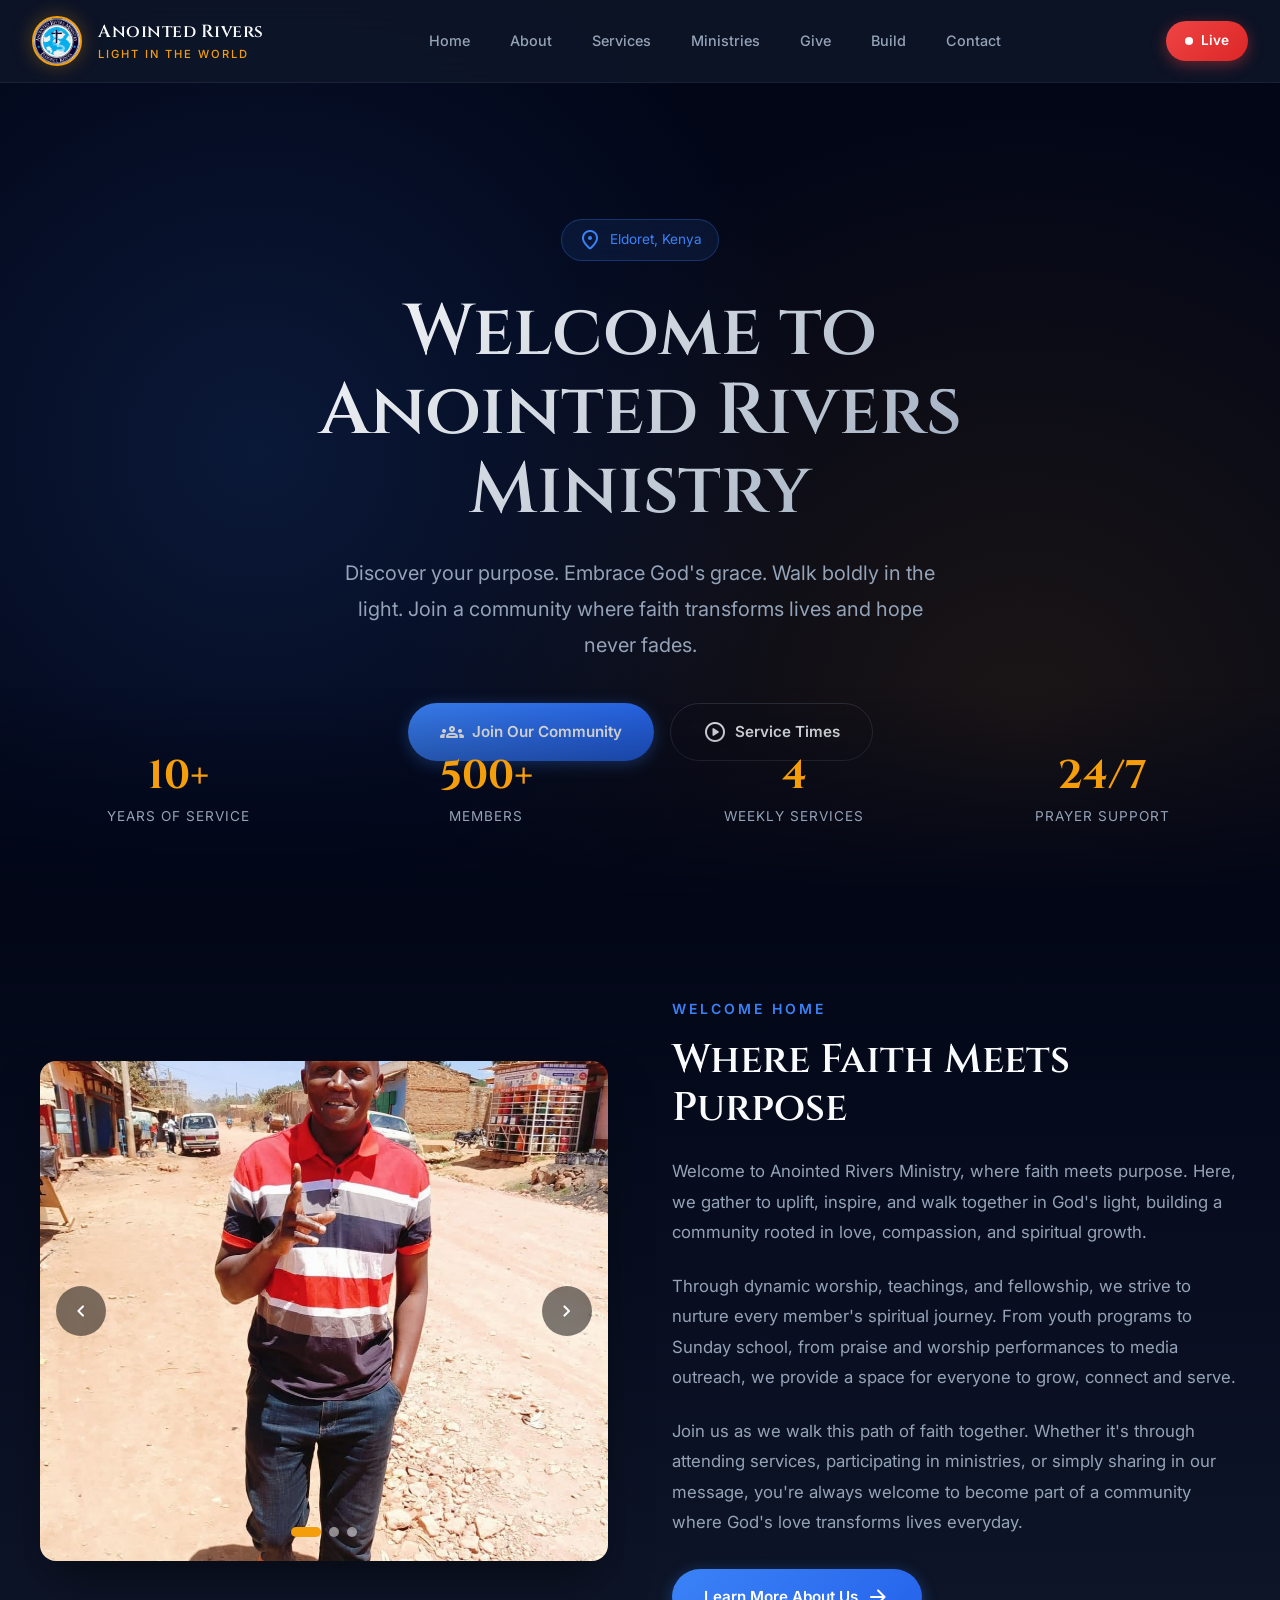
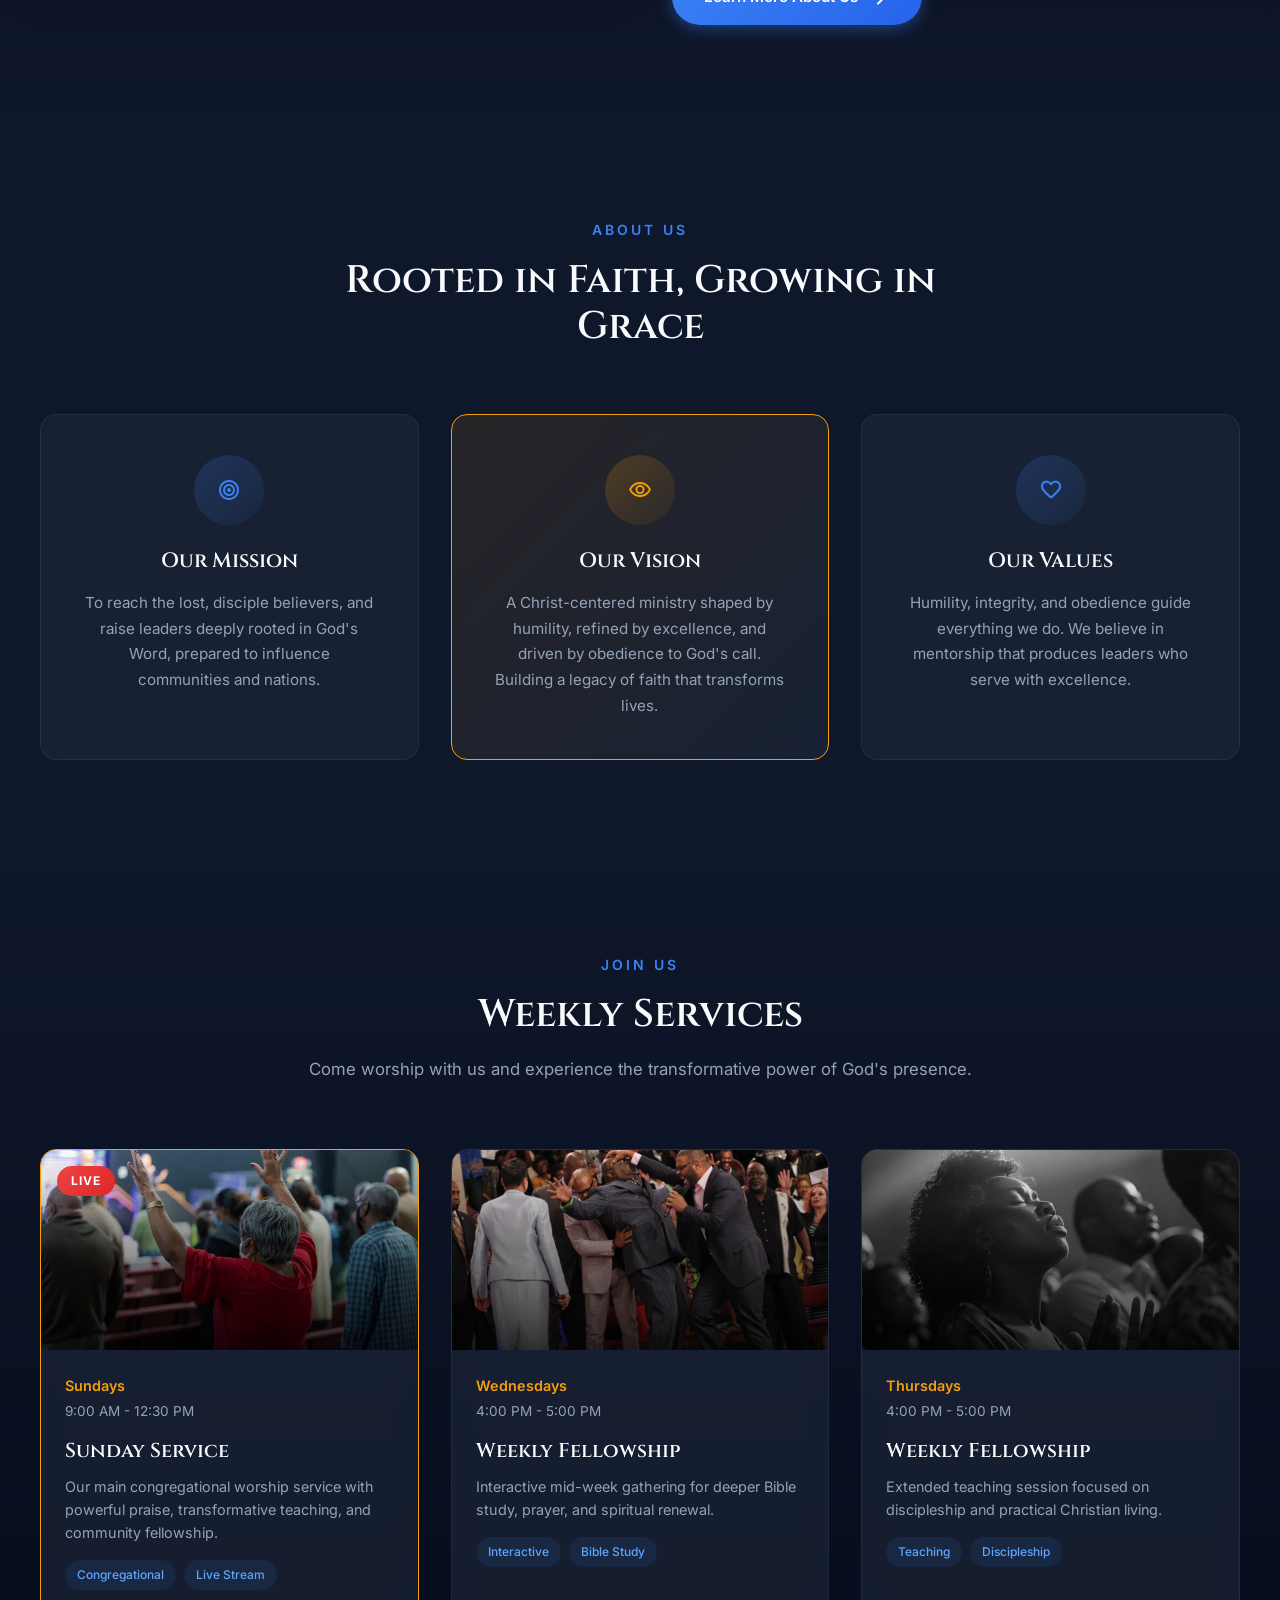
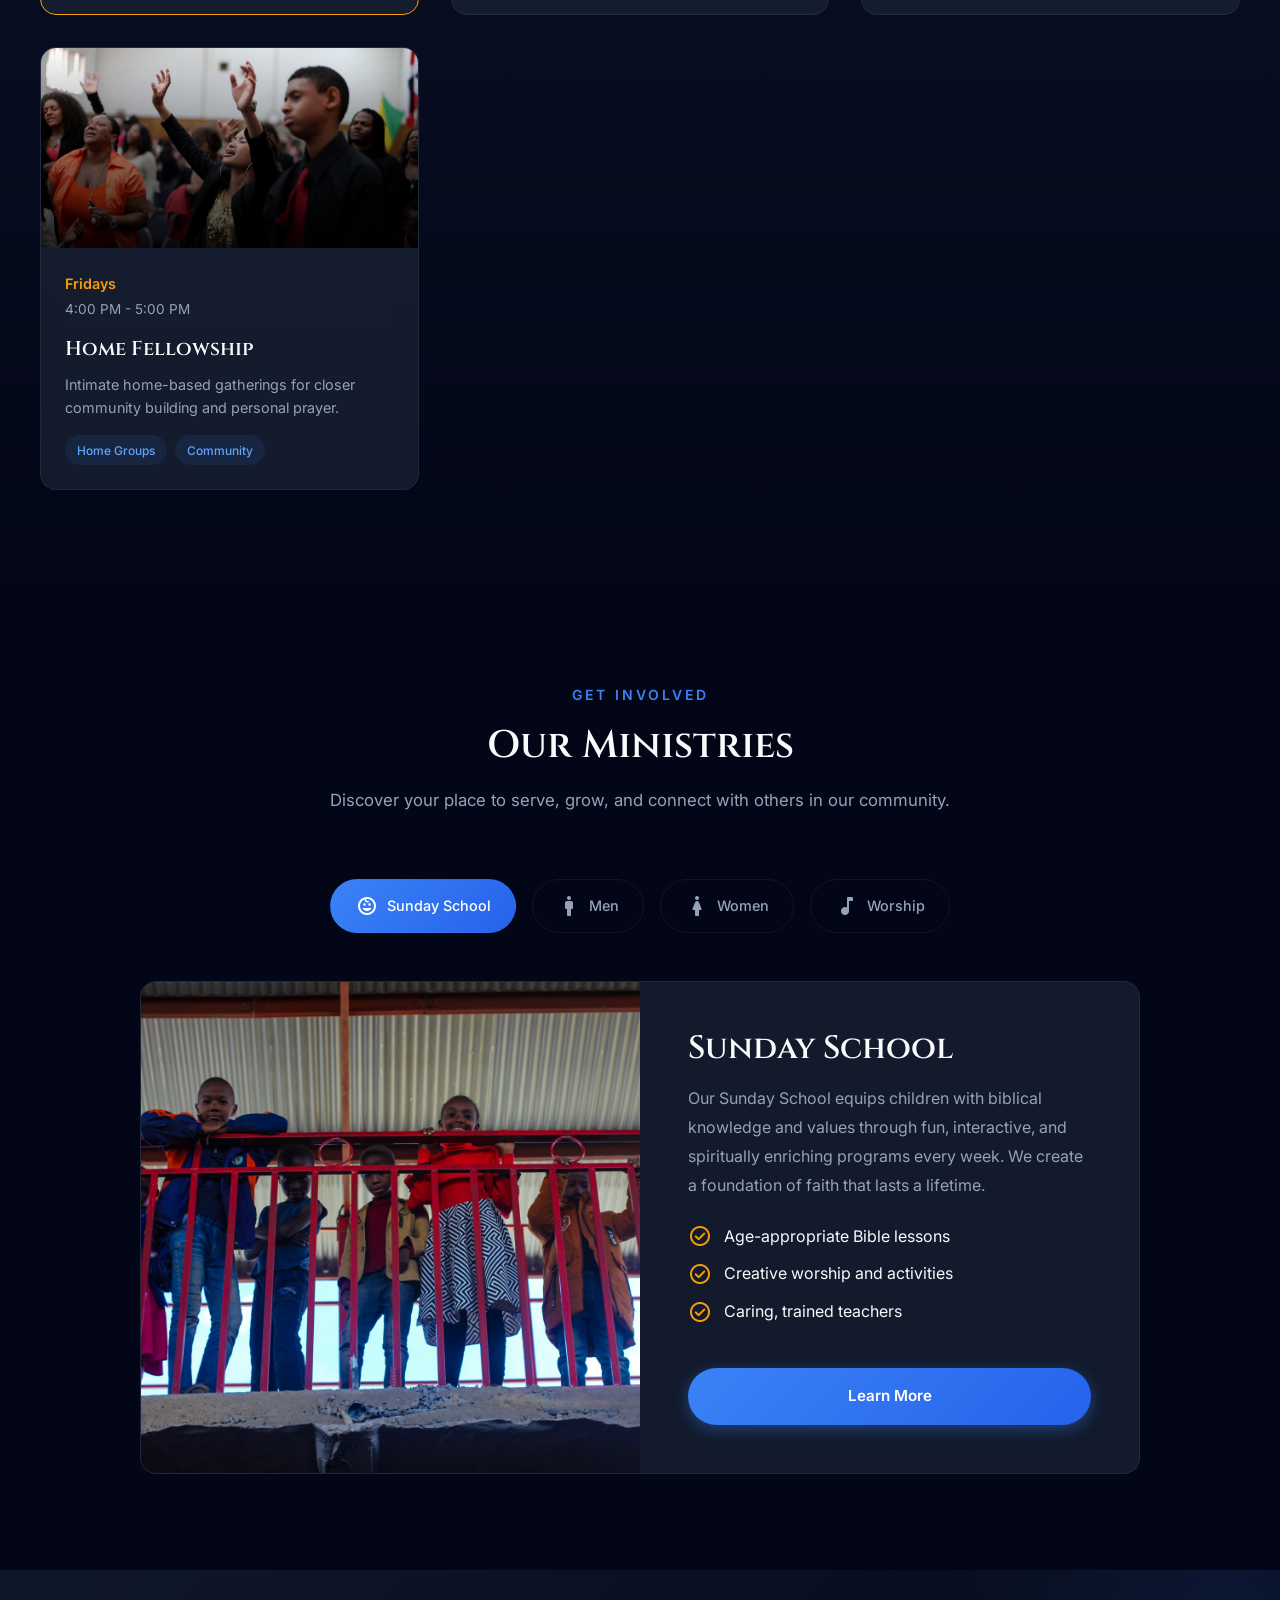
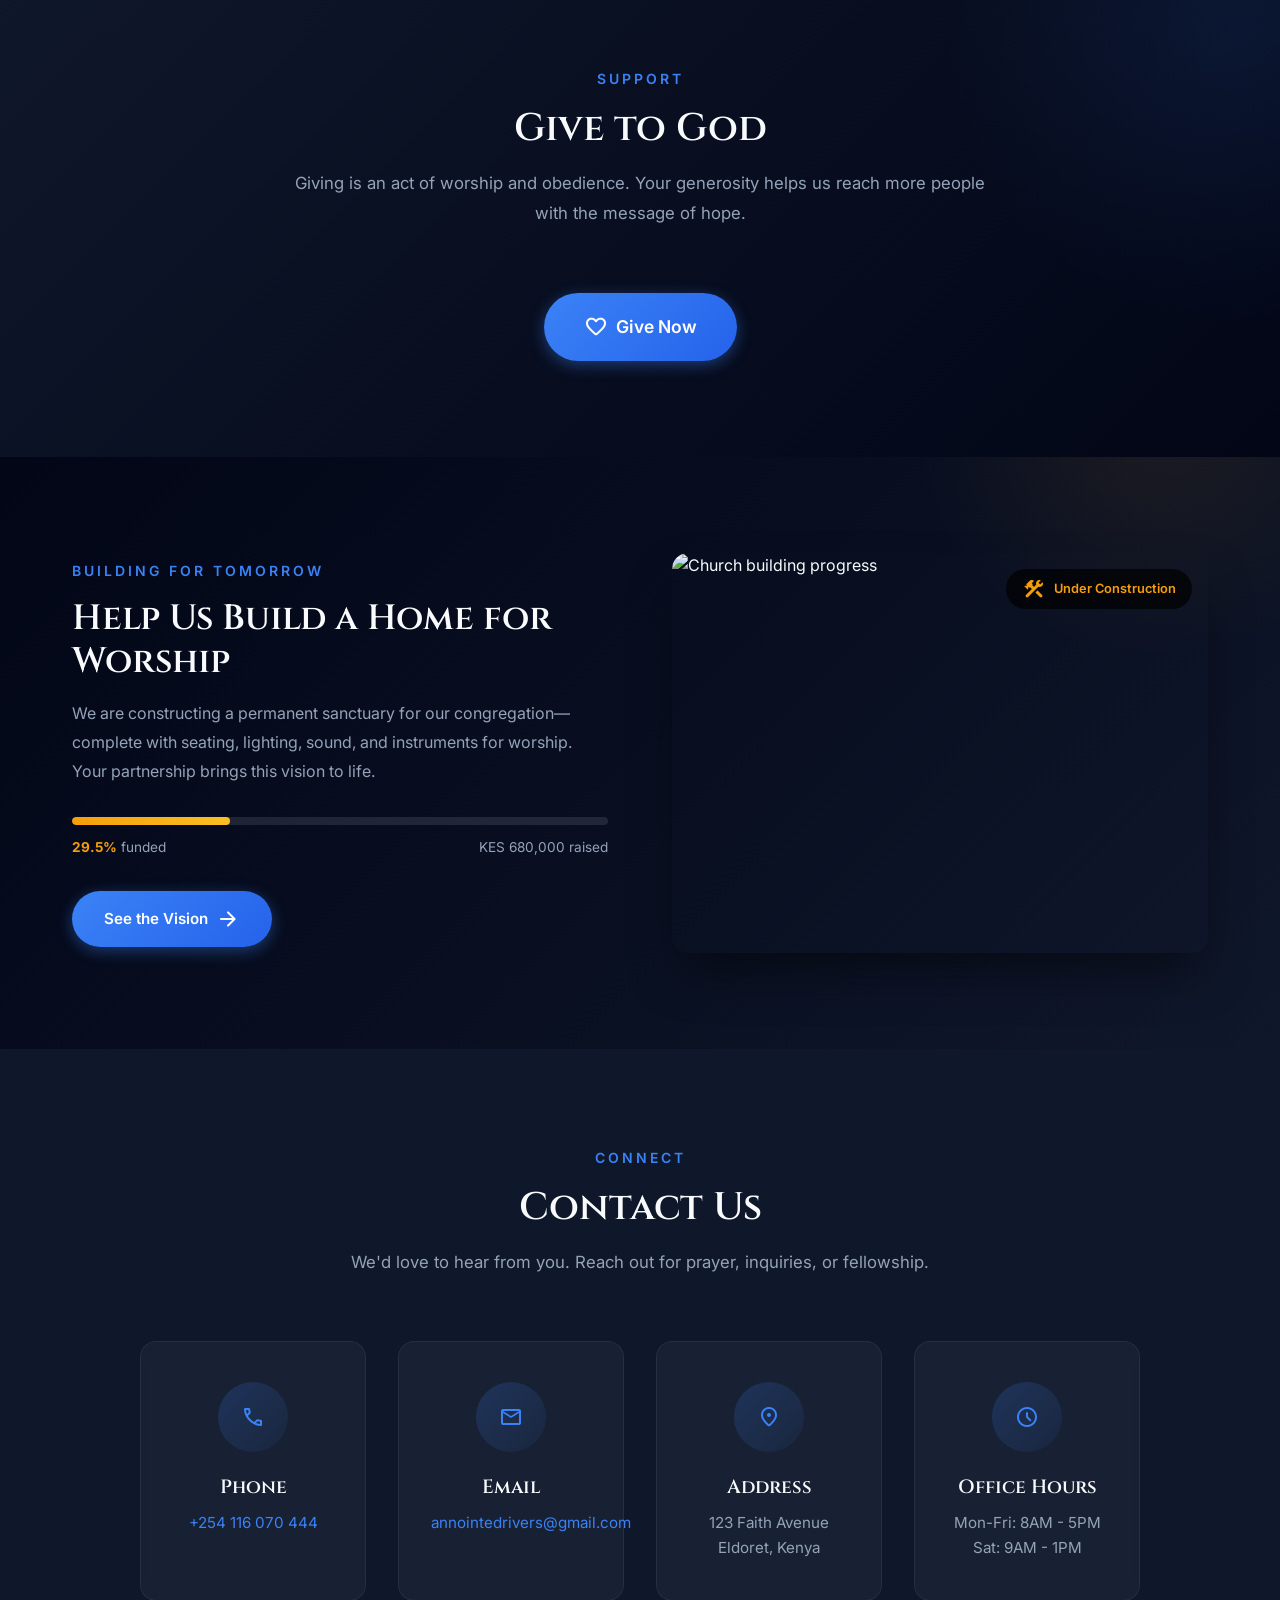
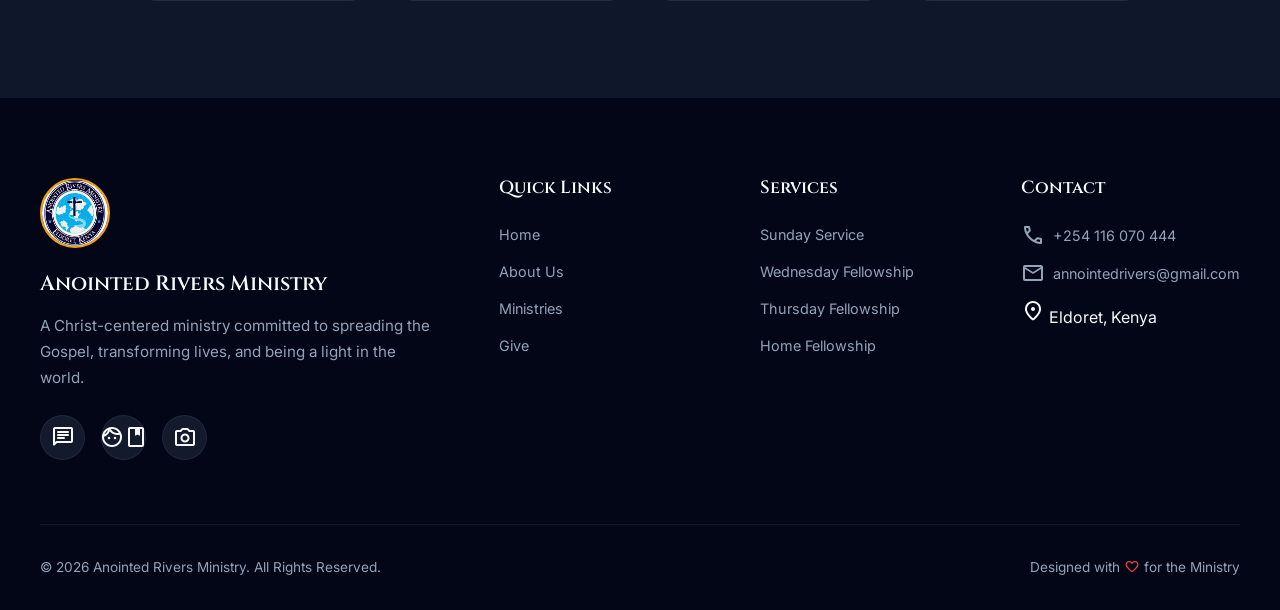
==== commit f0a2cb16: "created a build page for church construction" ====
--- a/index.html
+++ b/index.html
@@ -38,6 +38,7 @@
                 <li><a href="index.html#services">Services</a></li>
                 <li><a href="ministries.html">Ministries</a></li>
                 <li><a href="give.html">Give</a></li>
+                <li><a href="build.html">Build</a></li>
                 <li><a href="index.html#contact">Contact</a></li>
             </ul>
 
@@ -66,6 +67,7 @@
             <li><a href="index.html#services">Services</a></li>
             <li><a href="ministries.html">Ministries</a></li>
             <li><a href="give.html">Give</a></li>
+            <li><a href="build.html">Build</a></li>
             <li><a href="index.html#contact">Contact</a></li>
         </ul>
         <a href="https://www.facebook.com/YourPage/live" target="_blank" class="btn-live mobile-live">
@@ -427,6 +429,41 @@
                 <span class="material-symbols-rounded">favorite</span>
                 Give Now
             </a>
+        </div>
+    </section>
+
+    <!-- BUILD CAMPAIGN SNIPPET - Add to index.html -->
+    <section class="build-campaign-snippet">
+        <div class="container">
+            <div class="snippet-inner">
+                <div class="snippet-text">
+                    <span class="section-label">Building for Tomorrow</span>
+                    <h2>Help Us Build a Home for Worship</h2>
+                    <p>We are constructing a permanent sanctuary for our congregation—complete with seating, lighting, sound, and instruments for worship. Your partnership brings this vision to life.</p>
+                    
+                    <div class="snippet-progress">
+                        <div class="snippet-track">
+                            <div class="snippet-fill" style="width: 29.5%"></div>
+                        </div>
+                        <div class="snippet-meta">
+                            <span><strong>29.5%</strong> funded</span>
+                            <span>KES 680,000 raised</span>
+                        </div>
+                    </div>
+
+                    <a href="build.html" class="btn-primary">
+                        See the Vision
+                        <span class="material-symbols-rounded">arrow_forward</span>
+                    </a>
+                </div>
+                <div class="snippet-image">
+                    <img src="Assets/Images/current-building.jpg" alt="Church building progress">
+                    <div class="snippet-badge">
+                        <span class="material-symbols-rounded">construction</span>
+                        Under Construction
+                    </div>
+                </div>
+            </div>
         </div>
     </section>
 
@@ -538,7 +575,7 @@
 
         <div class="footer-bottom">
             <p>&copy; <span id="year"></span> Anointed Rivers Ministry. All Rights Reserved.</p>
-            <p class="footer-credit">Designed with <span class="material-symbols-rounded" style="color: #ef4444; font-size: 1rem;">favorite</span> for the Kingdom</p>
+            <p class="footer-credit">Designed with <span class="material-symbols-rounded" style="color: #ef4444; font-size: 1rem;">favorite</span> for the Ministry</p>
         </div>
     </footer>
 
--- a/style.css
+++ b/style.css
@@ -1899,6 +1899,442 @@
     font-weight: 500;
 }
 
+/* INDEX BUILD SNIPPET STYLES */
+.build-campaign-snippet {
+    padding: 6rem 2rem;
+    background: linear-gradient(135deg, var(--bg-dark) 0%, var(--primary) 100%);
+    position: relative;
+    overflow: hidden;
+}
+
+.build-campaign-snippet::before {
+    content: '';
+    position: absolute;
+    top: -50%;
+    right: -10%;
+    width: 500px;
+    height: 500px;
+    background: radial-gradient(circle, rgba(245, 158, 11, 0.08), transparent 70%);
+    pointer-events: none;
+}
+
+.snippet-inner {
+    max-width: var(--container);
+    margin: 0 auto;
+    display: grid;
+    grid-template-columns: 1fr 1fr;
+    gap: 4rem;
+    align-items: center;
+    position: relative;
+    z-index: 1;
+}
+
+.snippet-text h2 {
+    font-size: 2.2rem;
+    margin-bottom: 1rem;
+}
+
+.snippet-text > p {
+    color: var(--text-muted);
+    line-height: 1.8;
+    margin-bottom: 2rem;
+}
+
+.snippet-progress {
+    margin-bottom: 2rem;
+}
+
+.snippet-track {
+    width: 100%;
+    height: 8px;
+    background: rgba(255,255,255,0.1);
+    border-radius: 50px;
+    overflow: hidden;
+    margin-bottom: 0.75rem;
+}
+
+.snippet-fill {
+    height: 100%;
+    background: linear-gradient(90deg, var(--gold), var(--gold-light));
+    border-radius: 50px;
+    transition: width 1.5s ease;
+}
+
+.snippet-meta {
+    display: flex;
+    justify-content: space-between;
+    font-size: 0.85rem;
+    color: var(--text-muted);
+}
+
+.snippet-meta strong {
+    color: var(--gold);
+}
+
+.snippet-image {
+    position: relative;
+    border-radius: var(--radius);
+    overflow: hidden;
+    box-shadow: var(--shadow);
+}
+
+.snippet-image img {
+    width: 100%;
+    height: 400px;
+    object-fit: cover;
+}
+
+.snippet-badge {
+    position: absolute;
+    top: 1rem;
+    right: 1rem;
+    background: rgba(0,0,0,0.7);
+    backdrop-filter: blur(10px);
+    color: var(--gold);
+    padding: 0.5rem 1rem;
+    border-radius: 50px;
+    font-size: 0.8rem;
+    font-weight: 600;
+    display: flex;
+    align-items: center;
+    gap: 0.5rem;
+}
+
+@media (max-width: 768px) {
+    .snippet-inner {
+        grid-template-columns: 1fr;
+    }
+    .snippet-image {
+        order: -1;
+    }
+    .snippet-image img {
+        height: 250px;
+    }
+}
+/* ============================================
+   BUILD PAGE
+   ============================================ */  
+
+/* Nav */
+.build-nav {
+    position: fixed; top: 0; left: 0; right: 0;
+    background: rgba(15, 23, 42, 0.95);
+    backdrop-filter: blur(20px);
+    border-bottom: 1px solid var(--border);
+    z-index: 1000;
+}
+.build-nav-inner { max-width: var(--container); margin: 0 auto; padding: 1rem 2rem; }
+.build-nav-logo {
+    display: inline-flex; align-items: center; gap: 0.75rem;
+    color: var(--text-muted); font-size: 0.9rem; font-weight: 500;
+}
+.build-nav-logo img { width: 36px; height: 36px; border-radius: 50%; border: 2px solid var(--gold); }
+.build-nav-logo:hover { color: var(--text); }
+
+/* Hero */
+.build-hero {
+    position: relative; min-height: 90vh;
+    display: flex; align-items: center; justify-content: center;
+    padding: 8rem 2rem 4rem; overflow: hidden;
+}
+.build-hero-bg {
+    position: absolute; inset: 0;
+    background: url('Assets/Images/build-hero.jpg') center/cover;
+    filter: brightness(0.35);
+}
+.build-hero-overlay {
+    position: absolute; inset: 0;
+    background: radial-gradient(circle at 30% 50%, rgba(59,130,246,0.15), transparent 60%);
+}
+.build-hero-content {
+    position: relative; z-index: 1; max-width: 800px; text-align: center;
+    animation: fadeInUp 1s ease-out;
+}
+.build-label {
+    display: inline-block; color: var(--gold);
+    font-size: 0.875rem; font-weight: 600;
+    text-transform: uppercase; letter-spacing: 3px; margin-bottom: 1.5rem;
+}
+.build-hero h1 {
+    font-size: clamp(2.5rem, 5vw, 4rem);
+    margin-bottom: 1.5rem;
+    background: linear-gradient(135deg, #fff, var(--gold-light));
+    background-clip: text;
+    -webkit-background-clip: text;
+    -webkit-text-fill-color: transparent;
+}
+.build-lead {
+    font-size: 1.15rem; color: var(--text-muted);
+    line-height: 1.8; margin-bottom: 2.5rem;
+}
+.build-hero-actions {
+    display: flex; gap: 1rem; justify-content: center; flex-wrap: wrap;
+}
+
+.btn-give {
+    display: inline-flex; align-items: center; gap: 0.5rem;
+    background: linear-gradient(135deg, var(--gold), var(--gold-dark, #d97706));
+    color: #000; font-weight: 700;
+    padding: 1rem 2rem; border-radius: 50px;
+    box-shadow: 0 4px 15px rgba(245, 158, 11, 0.4);
+    transition: all 0.3s ease;
+}
+.btn-give:hover { transform: translateY(-3px); box-shadow: 0 8px 25px rgba(245, 158, 11, 0.5); }
+
+.btn-outline {
+    display: inline-flex; align-items: center; gap: 0.5rem;
+    border: 1px solid rgba(255,255,255,0.3); color: var(--text);
+    padding: 1rem 2rem; border-radius: 50px; font-weight: 600;
+    backdrop-filter: blur(10px);
+}
+.btn-outline:hover { background: rgba(255,255,255,0.1); border-color: var(--gold); }
+
+/* Sections */
+.section-header { text-align: center; max-width: 700px; margin: 0 auto 4rem; }
+.section-header.light { color: var(--text); }
+.section-label {
+    display: inline-block; color: var(--accent);
+    font-size: 0.875rem; font-weight: 600;
+    text-transform: uppercase; letter-spacing: 3px; margin-bottom: 1rem;
+}
+.section-header h2 { font-size: clamp(1.8rem, 3vw, 2.5rem); margin-bottom: 1rem; }
+.section-header p { color: var(--text-muted); font-size: 1.05rem; line-height: 1.8; }
+
+/* Reality / Gallery */
+.reality-section { padding: 6rem 2rem; background: var(--primary); }
+.gallery-grid {
+    display: grid; grid-template-columns: repeat(4, 1fr);
+    gap: 1rem; margin-bottom: 4rem;
+}
+.gallery-item {
+    position: relative; border-radius: var(--radius);
+    overflow: hidden; aspect-ratio: 4/3;
+}
+.gallery-item.wide { grid-column: span 2; aspect-ratio: 16/9; }
+.gallery-item img { width: 100%; height: 100%; object-fit: cover; transition: transform 0.5s ease; }
+.gallery-item:hover img { transform: scale(1.05); }
+.gallery-caption {
+    position: absolute; bottom: 0; left: 0; right: 0;
+    padding: 2rem 1rem 1rem;
+    background: linear-gradient(to top, rgba(0,0,0,0.8), transparent);
+    font-size: 0.85rem; color: rgba(255,255,255,0.9);
+}
+
+/* Master Progress */
+.master-progress {
+    background: var(--bg-card);
+    border: 1px solid var(--border);
+    border-radius: var(--radius);
+    padding: 2.5rem;
+    backdrop-filter: blur(10px);
+}
+.progress-header {
+    display: flex; justify-content: space-between; align-items: flex-end;
+    flex-wrap: wrap; gap: 1rem; margin-bottom: 1.5rem;
+}
+.progress-header h3 { font-size: 1.5rem; }
+.transparency-note {
+    display: flex; align-items: center; gap: 0.5rem;
+    color: var(--text-muted); font-size: 0.85rem; margin-top: 0.5rem;
+}
+.transparency-note .material-symbols-rounded { color: var(--gold); font-size: 1.1rem; }
+.progress-numbers { text-align: right; }
+.raised { display: block; font-family: 'Cinzel', serif; font-size: 2rem; color: var(--gold); font-weight: 700; }
+.target { color: var(--text-muted); font-size: 0.9rem; }
+.progress-track {
+    width: 100%; height: 12px;
+    background: rgba(255,255,255,0.1);
+    border-radius: 50px; overflow: hidden;
+}
+.progress-fill {
+    height: 100%; width: 0%;
+    background: linear-gradient(90deg, var(--gold), var(--gold-light));
+    border-radius: 50px; transition: width 2s cubic-bezier(0.4, 0, 0.2, 1);
+    position: relative;
+}
+.progress-fill::after {
+    content: ''; position: absolute; right: 0; top: 0; bottom: 0;
+    width: 20px; background: rgba(255,255,255,0.3); filter: blur(4px);
+}
+.progress-meta {
+    display: flex; justify-content: space-between; margin-top: 1rem;
+    font-size: 0.9rem; color: var(--text-muted);
+}
+.progress-meta strong { color: var(--text); }
+
+/* Breakdown */
+.breakdown-section { padding: 6rem 2rem; background: var(--bg-dark); }
+.breakdown-grid {
+    display: grid; grid-template-columns: repeat(auto-fit, minmax(280px, 1fr));
+    gap: 1.5rem; max-width: var(--container); margin: 0 auto;
+}
+.need-card {
+    background: var(--bg-card);
+    border: 1px solid var(--border);
+    border-radius: var(--radius);
+    padding: 2rem;
+    transition: all 0.3s ease;
+    display: flex; flex-direction: column;
+}
+.need-card:hover { transform: translateY(-5px); border-color: var(--accent); box-shadow: var(--shadow); }
+.need-card.wide { grid-column: 1 / -1; flex-direction: row; gap: 2rem; align-items: center; }
+.need-visual {
+    width: 60px; height: 60px;
+    background: linear-gradient(135deg, rgba(245,158,11,0.15), rgba(245,158,11,0.05));
+    border-radius: 14px; display: flex; align-items: center; justify-content: center;
+    color: var(--gold); font-size: 1.8rem; margin-bottom: 1.5rem; flex-shrink: 0;
+}
+.need-card.wide .need-visual { margin-bottom: 0; }
+.need-body { flex: 1; }
+.need-body h4 { font-size: 1.2rem; margin-bottom: 0.75rem; }
+.need-body > p { color: var(--text-muted); font-size: 0.95rem; line-height: 1.7; margin-bottom: 1.25rem; }
+.need-instruments { display: flex; gap: 0.5rem; flex-wrap: wrap; margin-bottom: 1.25rem; }
+.chip {
+    background: rgba(59,130,246,0.1); color: var(--accent-light, #60a5fa);
+    padding: 0.35rem 0.75rem; border-radius: 50px; font-size: 0.8rem; font-weight: 500;
+}
+.need-footer { display: flex; justify-content: space-between; align-items: center; margin-top: auto; padding-top: 1rem; border-top: 1px solid var(--border); }
+.need-cost { font-family: 'Cinzel', serif; font-weight: 700; color: var(--gold); font-size: 1.1rem; }
+.need-status { font-size: 0.8rem; padding: 0.35rem 0.75rem; border-radius: 50px; font-weight: 600; }
+.need-status.pending { background: rgba(148,163,184,0.1); color: var(--text-muted); }
+
+/* Give Section */
+.give-section-build { padding: 6rem 2rem; background: linear-gradient(135deg, var(--primary), var(--bg-dark)); position: relative; overflow: hidden; }
+.give-section-build::before {
+    content: ''; position: absolute; top: -50%; right: -20%;
+    width: 600px; height: 600px;
+    background: radial-gradient(circle, rgba(245,158,11,0.08), transparent 70%);
+    pointer-events: none;
+}
+.give-methods {
+    display: grid; grid-template-columns: repeat(auto-fit, minmax(220px, 1fr));
+    gap: 1.5rem; max-width: 900px; margin: 0 auto; position: relative; z-index: 1;
+}
+.give-method {
+    background: var(--bg-card);
+    border: 1px solid var(--border);
+    border-radius: var(--radius);
+    padding: 2rem;
+    text-align: center;
+    transition: all 0.3s ease;
+    backdrop-filter: blur(10px);
+}
+.give-method:hover { transform: translateY(-5px); border-color: var(--gold); }
+.method-badge {
+    display: inline-block; padding: 0.4rem 1rem; border-radius: 50px;
+    font-size: 0.75rem; font-weight: 700; text-transform: uppercase; letter-spacing: 1px; margin-bottom: 1rem;
+}
+.method-badge.mpesa { background: rgba(0,200,83,0.15); color: #00c853; }
+.method-badge.mpesa-till { background: rgba(0,200,83,0.15); color: #00c853; }
+.method-badge.bank { background: rgba(59,130,246,0.15); color: var(--accent); }
+.method-badge.paypal { background: rgba(0,112,186,0.15); color: #0070ba; }
+.give-method h4 { font-size: 1.3rem; margin-bottom: 1rem; }
+.method-detail { display: flex; justify-content: space-between; padding: 0.5rem 0; border-bottom: 1px solid var(--border); font-size: 0.9rem; }
+.method-detail:last-of-type { border-bottom: none; }
+.method-detail span { color: var(--text-muted); }
+.method-detail strong { color: var(--text); font-family: monospace; font-size: 1rem; }
+.method-hint { color: var(--text-dark, #64748b); font-size: 0.85rem; margin-top: 1rem; line-height: 1.5; }
+.btn-give-small {
+    display: inline-block; margin-top: 1rem;
+    background: var(--accent); color: white;
+    padding: 0.75rem 1.5rem; border-radius: 50px;
+    font-weight: 600; font-size: 0.9rem;
+}
+.btn-give-small:hover { background: var(--accent-hover); }
+
+/* Progress & Testimonies */
+.progress-section { padding: 6rem 2rem; background: var(--primary); }
+.progress-gallery {
+    display: grid; grid-template-columns: repeat(3, 1fr);
+    gap: 1rem; margin-bottom: 4rem;
+}
+.pg-item { position: relative; border-radius: var(--radius); overflow: hidden; aspect-ratio: 4/3; }
+.pg-item img { width: 100%; height: 100%; object-fit: cover; transition: transform 0.5s ease; }
+.pg-item:hover img { transform: scale(1.05); }
+.pg-tag {
+    position: absolute; bottom: 1rem; left: 1rem;
+    background: rgba(0,0,0,0.7); backdrop-filter: blur(4px);
+    color: white; padding: 0.5rem 1rem; border-radius: 50px;
+    font-size: 0.8rem; font-weight: 600;
+}
+.testimonies {
+    display: grid; grid-template-columns: repeat(auto-fit, minmax(300px, 1fr));
+    gap: 2rem; max-width: 900px; margin: 0 auto;
+}
+.testimonies blockquote {
+    background: var(--bg-card);
+    border: 1px solid var(--border);
+    border-left: 3px solid var(--gold);
+    border-radius: var(--radius);
+    padding: 2rem;
+    font-style: italic; color: var(--text-muted); line-height: 1.8;
+}
+.testimonies cite {
+    display: block; margin-top: 1rem;
+    font-style: normal; font-weight: 600; color: var(--text); font-size: 0.9rem;
+}
+
+/* Builder Section */
+.builder-section { padding: 6rem 2rem; background: linear-gradient(180deg, var(--bg-dark), var(--primary)); }
+.builder-box {
+    display: grid; grid-template-columns: 1fr 1fr;
+    gap: 4rem; align-items: center;
+    background: var(--bg-card);
+    border: 1px solid var(--border);
+    border-radius: var(--radius);
+    padding: 3rem; margin-bottom: 4rem;
+}
+.builder-content h2 { font-size: 2.2rem; margin-bottom: 1rem; }
+.builder-content p { color: var(--text-muted); line-height: 1.8; margin-bottom: 1.5rem; }
+.builder-verse {
+    font-family: 'Cinzel', serif; color: var(--gold);
+    font-size: 1.1rem; margin-bottom: 2rem; display: block;
+}
+.builder-image { border-radius: var(--radius); overflow: hidden; box-shadow: var(--shadow); }
+.builder-image img { width: 100%; height: 100%; object-fit: cover; min-height: 350px; }
+
+.builder-wall { text-align: center; max-width: 700px; margin: 0 auto; }
+.builder-wall h3 { font-size: 1.8rem; margin-bottom: 1rem; }
+.builder-wall > p { color: var(--text-muted); margin-bottom: 2rem; line-height: 1.7; }
+.wall-names {
+    display: flex; gap: 1rem; justify-content: center; flex-wrap: wrap;
+}
+.wall-name {
+    background: rgba(245,158,11,0.1); border: 1px dashed rgba(245,158,11,0.4);
+    color: var(--gold); padding: 0.75rem 1.5rem; border-radius: 50px;
+    font-weight: 600; font-size: 0.9rem;
+}
+
+/* Footer */
+.build-footer {
+    background: var(--bg-dark); border-top: 1px solid var(--border);
+    padding: 3rem 2rem; text-align: center;
+}
+.build-footer p { color: var(--text-muted); font-size: 0.9rem; margin-bottom: 0.5rem; }
+.footer-small { font-size: 0.8rem; opacity: 0.7; }
+
+/* Animations */
+@keyframes fadeInUp {
+    from { opacity: 0; transform: translateY(30px); }
+    to { opacity: 1; transform: translateY(0); }
+}
+
+/* Responsive */
+@media (max-width: 768px) {
+    .gallery-grid { grid-template-columns: 1fr 1fr; }
+    .gallery-item.wide { grid-column: span 2; }
+    .progress-gallery { grid-template-columns: 1fr; }
+    .builder-box { grid-template-columns: 1fr; }
+    .need-card.wide { flex-direction: column; }
+    .progress-header { flex-direction: column; align-items: flex-start; }
+    .progress-numbers { text-align: left; }
+}
+@media (max-width: 480px) {
+    .gallery-grid { grid-template-columns: 1fr; }
+    .gallery-item.wide { grid-column: span 1; }
+    .build-hero-actions { flex-direction: column; width: 100%; }
+    .btn-give, .btn-outline { width: 100%; justify-content: center; }
+}
 /* ============================================
    FOOTER
    ============================================ */
